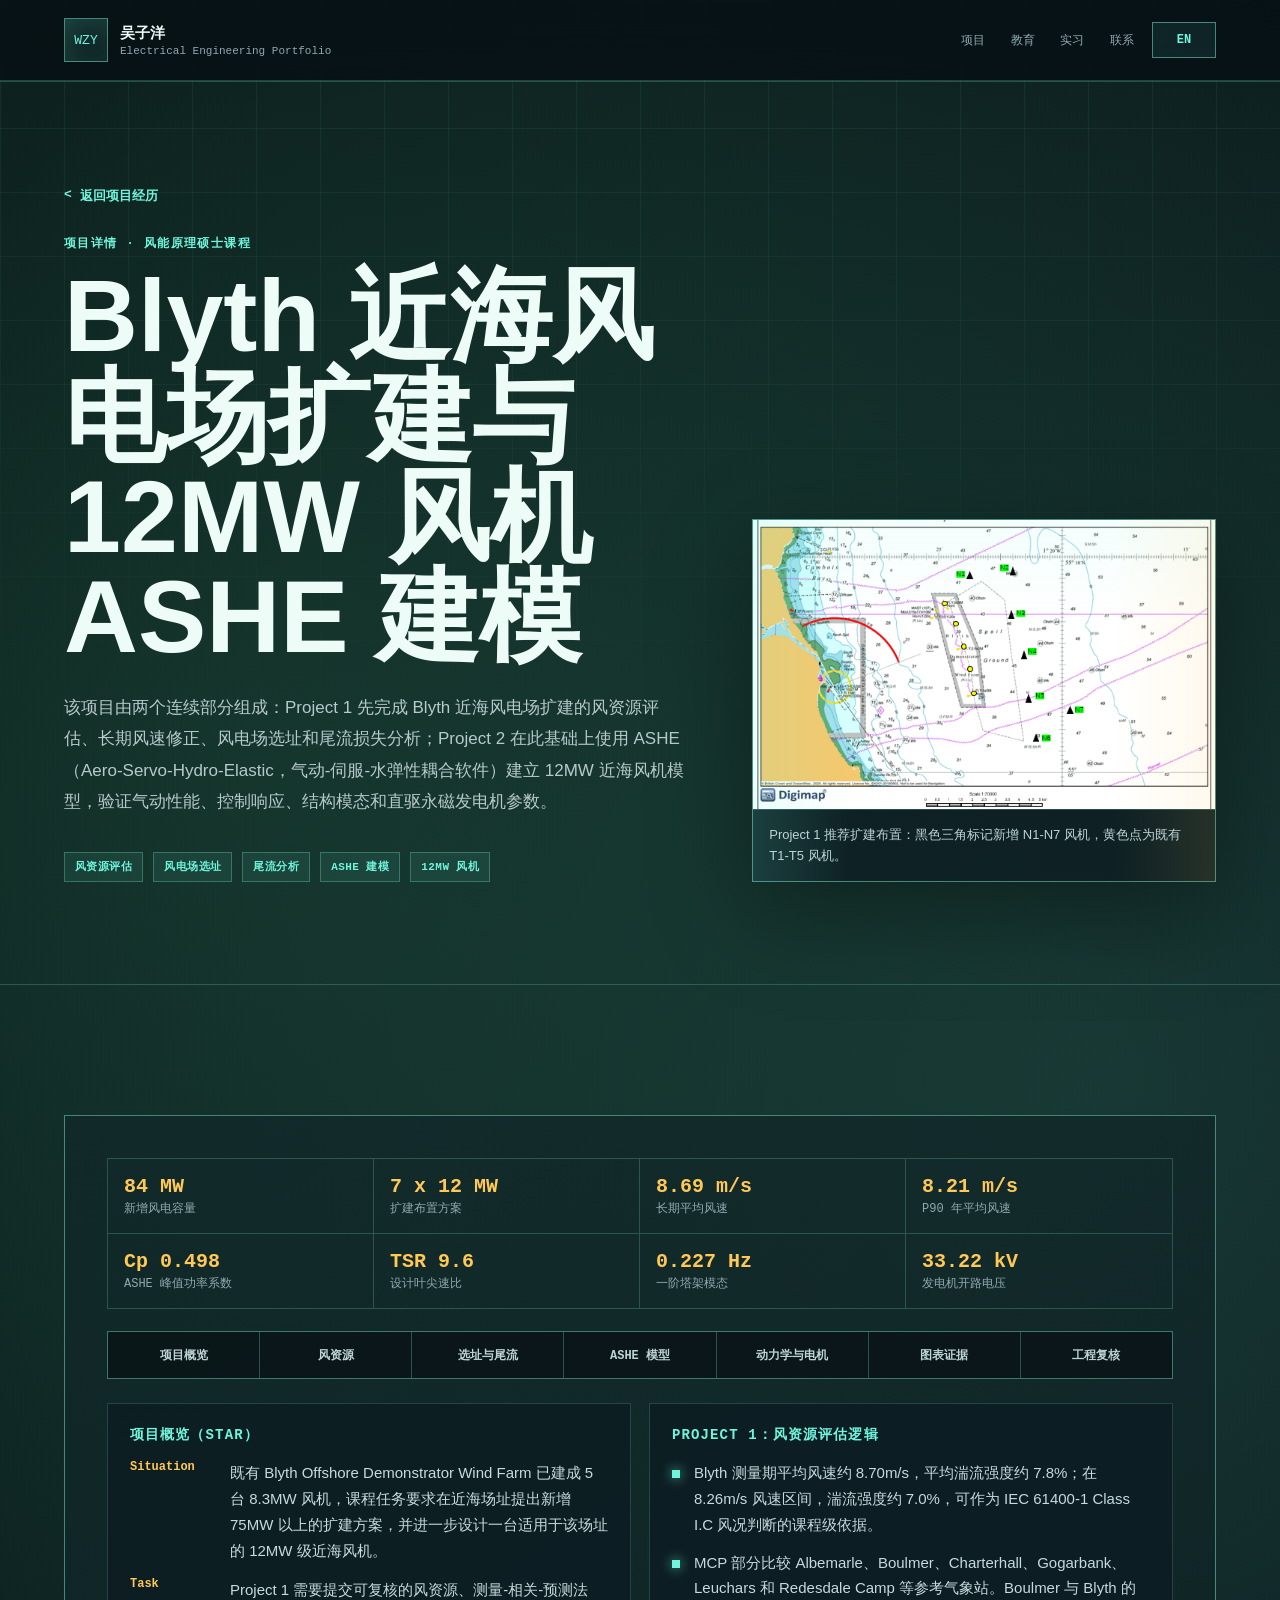
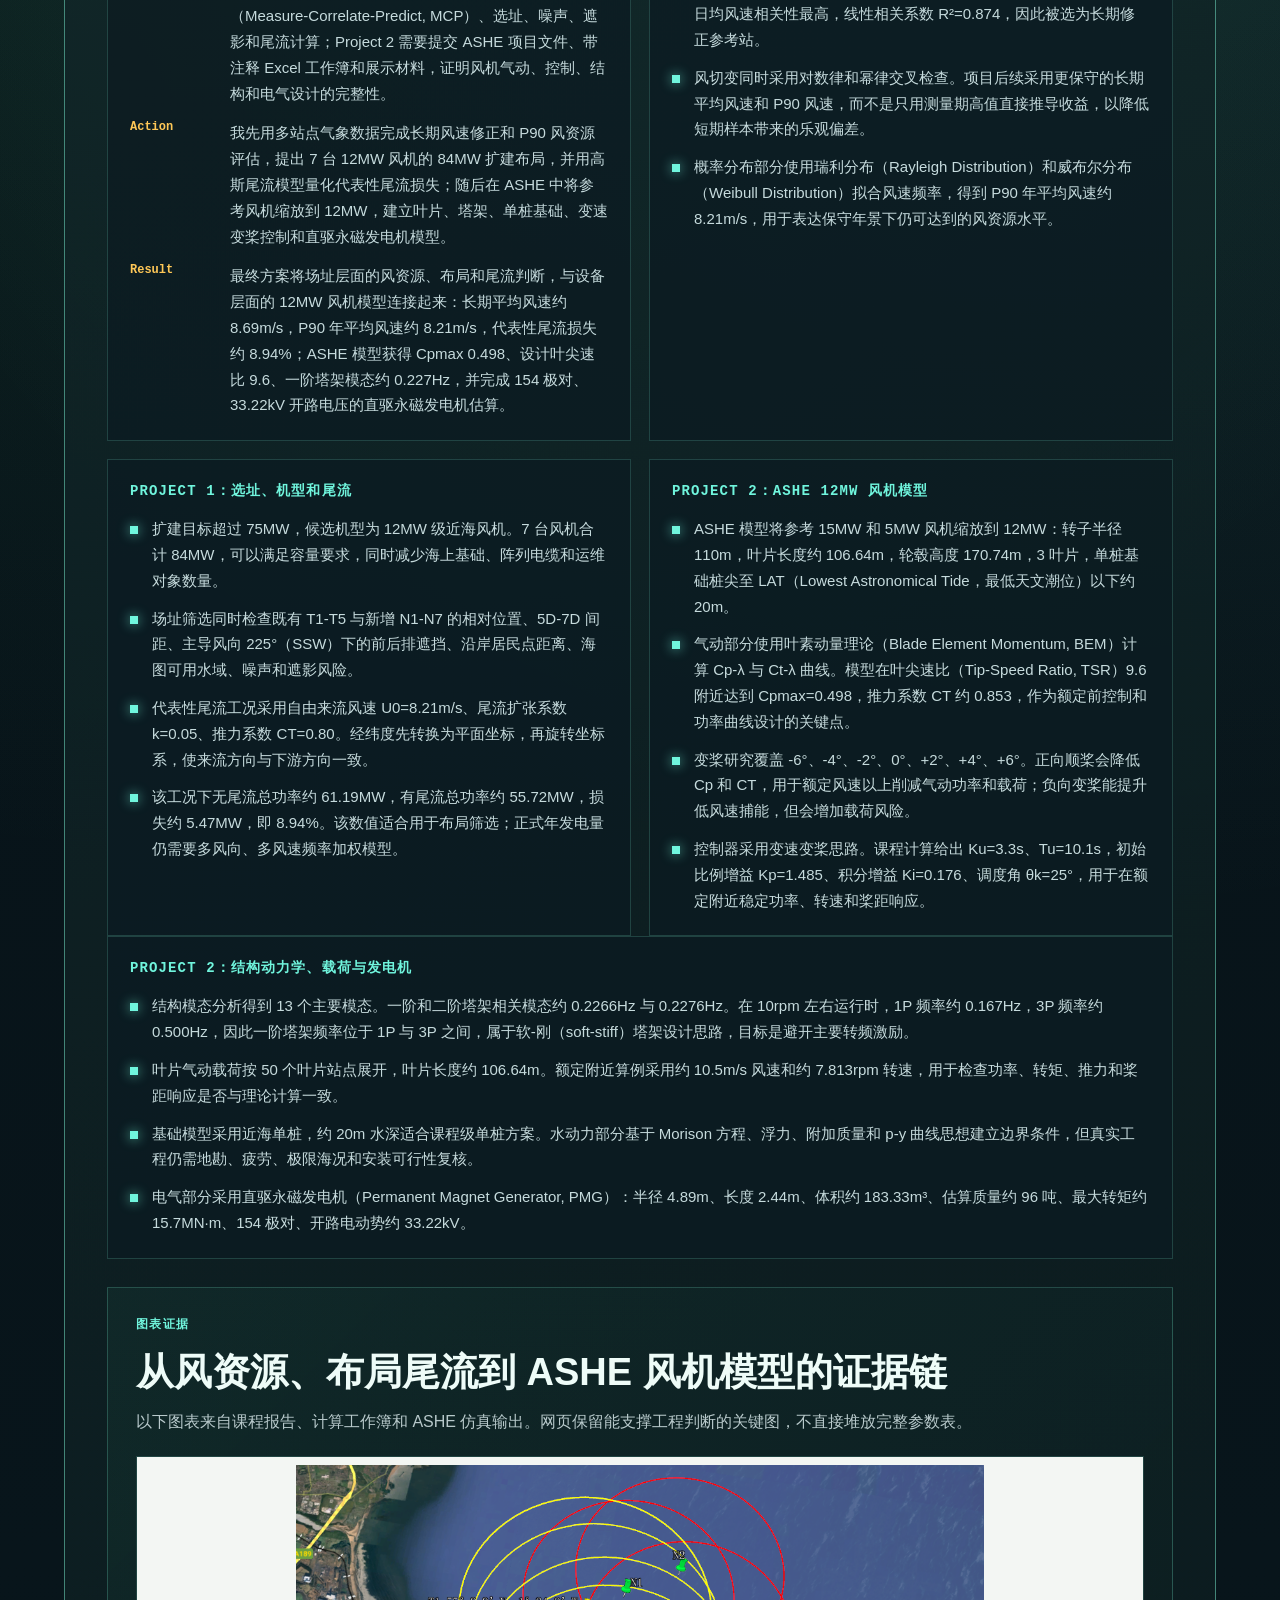
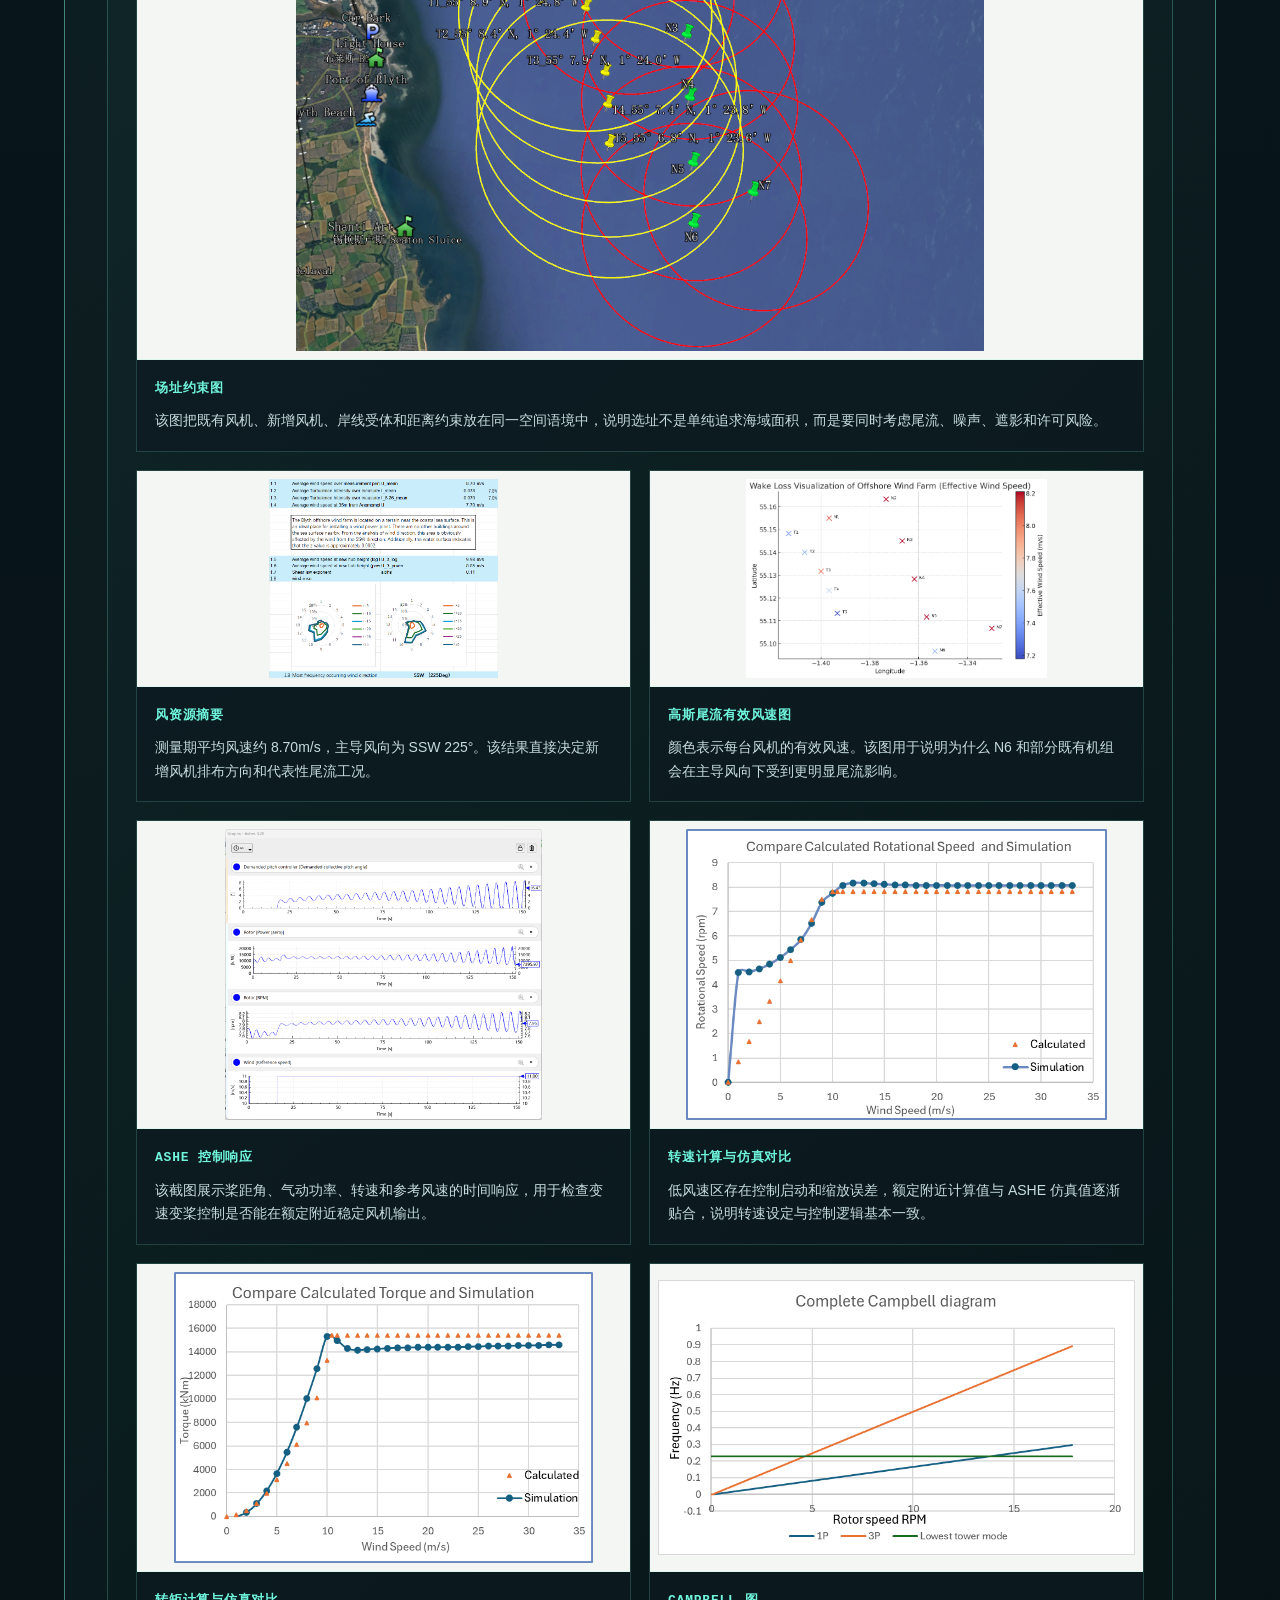
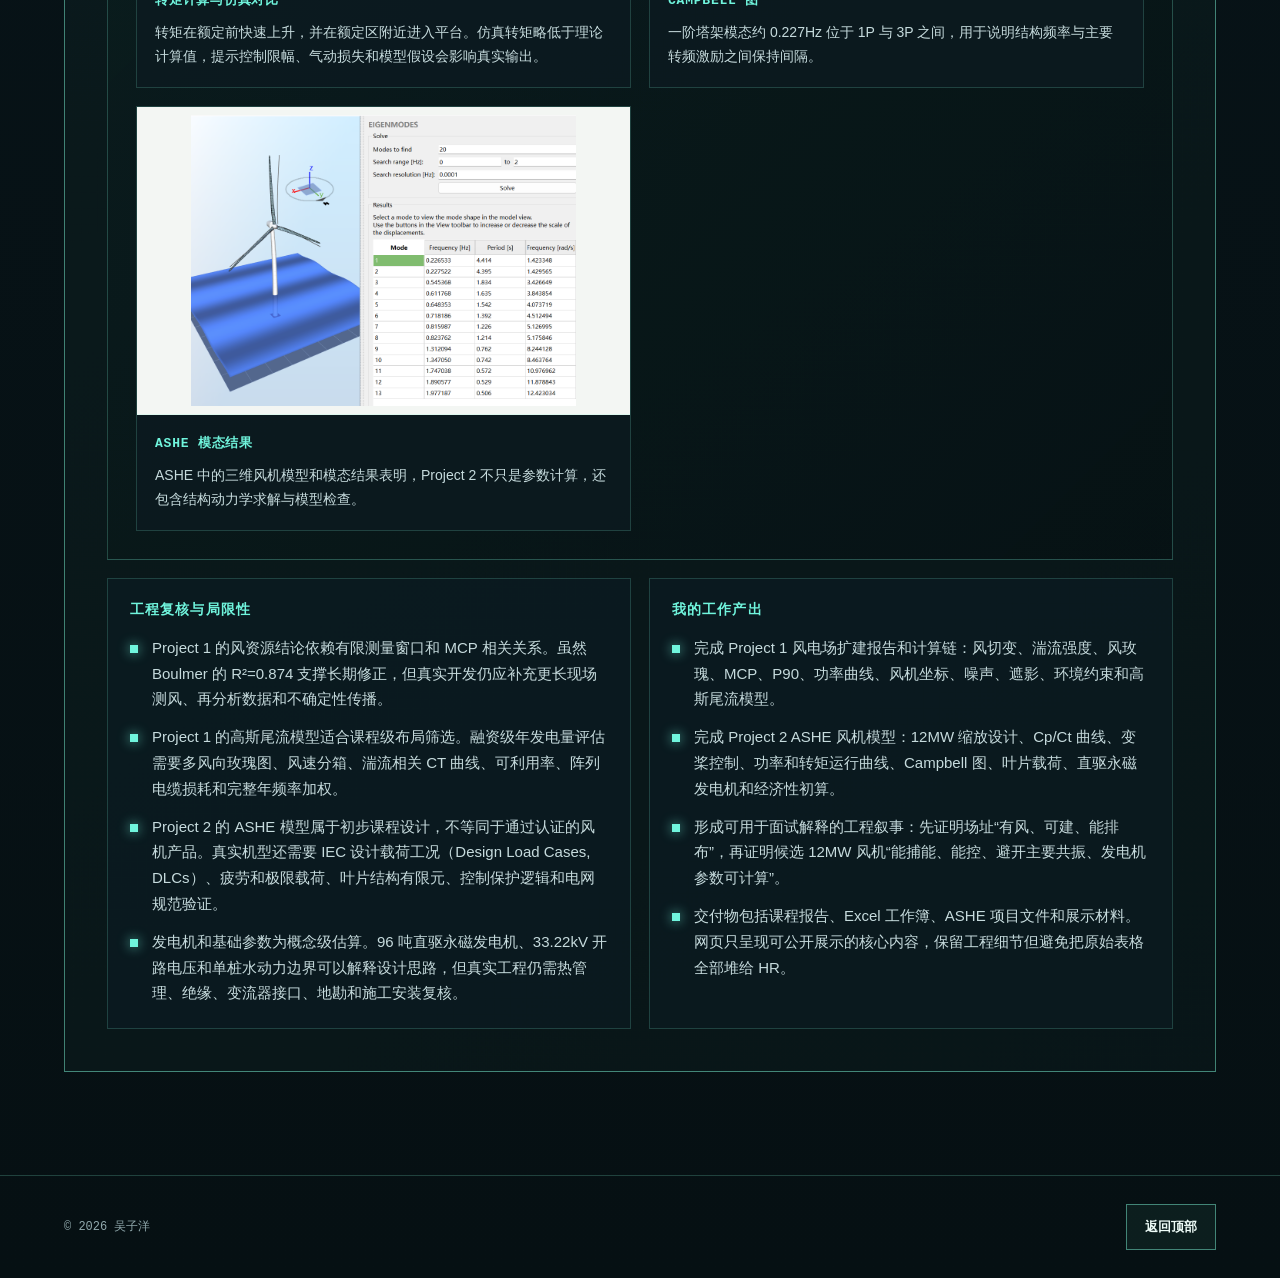
==== projects/blyth-offshore-wind-farm-extension.html @ d36989a4 "Expand wind project with ASHE turbine modelling" ====
<!doctype html>
<html lang="zh-CN">
  <head>
    <meta charset="UTF-8" />
    <meta name="viewport" content="width=device-width, initial-scale=1.0" />
    <meta
      name="description"
      content="Blyth Offshore Wind Farm extension and 12MW turbine modelling project by Ziyang Wu, covering wind resource assessment, MCP, site selection, Gaussian wake modelling and ASHE aero-servo-hydro-elastic turbine design."
    />
    <title>Blyth Offshore Wind Farm Extension and ASHE Turbine Modelling | 吴子洋</title>
    <link rel="stylesheet" href="../styles.css" />
  </head>
  <body data-lang="zh">
    <div class="page-grid" aria-hidden="true"></div>

    <header class="site-header">
      <a class="brand" href="../index.html#top" aria-label="返回首页">
        <span class="brand-mark">WZY</span>
        <span>
          <strong>吴子洋</strong>
          <small>Electrical Engineering Portfolio</small>
        </span>
      </a>

      <div class="header-actions">
        <nav class="nav" aria-label="项目页面导航">
          <a href="../index.html#projects">
            <span class="lang lang-zh">项目</span>
            <span class="lang lang-en">Projects</span>
          </a>
          <a href="../index.html#education">
            <span class="lang lang-zh">教育</span>
            <span class="lang lang-en">Education</span>
          </a>
          <a href="../index.html#experience">
            <span class="lang lang-zh">实习</span>
            <span class="lang lang-en">Experience</span>
          </a>
          <a href="../index.html#contact">
            <span class="lang lang-zh">联系</span>
            <span class="lang lang-en">Contact</span>
          </a>
        </nav>
        <button class="language-toggle" type="button" aria-label="Switch language">
          <span data-lang-label="zh">EN</span>
          <span data-lang-label="en">中文</span>
        </button>
      </div>
    </header>

    <main>
      <section class="section project-detail-hero project-brief-hero">
        <div class="brief-copy">
          <a class="back-link" href="../index.html#projects">
            <span class="lang lang-zh">返回项目经历</span>
            <span class="lang lang-en">Back to Projects</span>
          </a>
          <p class="section-kicker">
            <span class="lang lang-zh">项目详情 · 风能原理硕士课程</span>
            <span class="lang lang-en">Project Detail · Principles of Wind Energy MSc Course</span>
          </p>
          <h1>
            <span class="lang lang-zh">Blyth 近海风电场扩建与 12MW 风机 ASHE 建模</span>
            <span class="lang lang-en">Blyth Offshore Wind Farm Extension and 12MW ASHE Turbine Modelling</span>
          </h1>
          <p class="hero-lead">
            <span class="lang lang-zh">
              该项目由两个连续部分组成：Project 1 先完成 Blyth 近海风电场扩建的风资源评估、长期风速修正、风电场选址和尾流损失分析；Project 2 在此基础上使用 ASHE（Aero-Servo-Hydro-Elastic，气动-伺服-水弹性耦合软件）建立 12MW 近海风机模型，验证气动性能、控制响应、结构模态和直驱永磁发电机参数。
            </span>
            <span class="lang lang-en">
              This two-part project first assessed the wind resource, long-term wind speed, site constraints and wake loss for an extension of the Blyth Offshore Demonstrator Wind Farm. It then used ASHE, an Aero-Servo-Hydro-Elastic software package, to model a bespoke 12MW offshore turbine, covering aerodynamic performance, controller response, structural modes and direct-drive PMG parameters.
            </span>
          </p>
          <div class="tag-row">
            <span class="tag-chip"><span class="lang lang-zh">风资源评估</span><span class="lang lang-en">Wind Resource</span></span>
            <span class="tag-chip"><span class="lang lang-zh">风电场选址</span><span class="lang lang-en">Site Selection</span></span>
            <span class="tag-chip"><span class="lang lang-zh">尾流分析</span><span class="lang lang-en">Wake Modelling</span></span>
            <span class="tag-chip"><span class="lang lang-zh">ASHE 建模</span><span class="lang lang-en">ASHE Modelling</span></span>
            <span class="tag-chip"><span class="lang lang-zh">12MW 风机</span><span class="lang lang-en">12MW Turbine</span></span>
          </div>
        </div>

        <figure class="brief-hero-media">
          <img src="../assets/projects/wind-blyth-layout-map.png" alt="Blyth offshore wind farm extension layout map" />
          <figcaption>
            <span class="lang lang-zh">Project 1 推荐扩建布置：黑色三角标记新增 N1-N7 风机，黄色点为既有 T1-T5 风机。</span>
            <span class="lang lang-en">Project 1 recommended extension layout: black triangles mark new N1-N7 turbines and yellow points show existing T1-T5 turbines.</span>
          </figcaption>
        </figure>
      </section>

      <section class="section project-detail-section">
        <article class="case-study" id="wind-case">
          <div class="case-metrics case-metrics-compact">
            <div><strong>84 MW</strong><span><span class="lang lang-zh">新增风电容量</span><span class="lang lang-en">new wind capacity</span></span></div>
            <div><strong>7 x 12 MW</strong><span><span class="lang lang-zh">扩建布置方案</span><span class="lang lang-en">extension layout</span></span></div>
            <div><strong>8.69 m/s</strong><span><span class="lang lang-zh">长期平均风速</span><span class="lang lang-en">long-term mean wind</span></span></div>
            <div><strong>8.21 m/s</strong><span><span class="lang lang-zh">P90 年平均风速</span><span class="lang lang-en">P90 annual wind</span></span></div>
            <div><strong>Cp 0.498</strong><span><span class="lang lang-zh">ASHE 峰值功率系数</span><span class="lang lang-en">ASHE peak coefficient</span></span></div>
            <div><strong>TSR 9.6</strong><span><span class="lang lang-zh">设计叶尖速比</span><span class="lang lang-en">design tip-speed ratio</span></span></div>
            <div><strong>0.227 Hz</strong><span><span class="lang lang-zh">一阶塔架模态</span><span class="lang lang-en">first tower mode</span></span></div>
            <div><strong>33.22 kV</strong><span><span class="lang lang-zh">发电机开路电压</span><span class="lang lang-en">generator open-circuit EMF</span></span></div>
          </div>

          <nav class="case-map" aria-label="Project section navigation">
            <a href="#section-overview"><span class="lang lang-zh">项目概览</span><span class="lang lang-en">Overview</span></a>
            <a href="#section-resource"><span class="lang lang-zh">风资源</span><span class="lang lang-en">Wind Resource</span></a>
            <a href="#section-layout"><span class="lang lang-zh">选址与尾流</span><span class="lang lang-en">Layout & Wake</span></a>
            <a href="#section-ashe"><span class="lang lang-zh">ASHE 模型</span><span class="lang lang-en">ASHE Model</span></a>
            <a href="#section-dynamics"><span class="lang lang-zh">动力学与电机</span><span class="lang lang-en">Dynamics & Electrical</span></a>
            <a href="#section-evidence"><span class="lang lang-zh">图表证据</span><span class="lang lang-en">Evidence</span></a>
            <a href="#section-review"><span class="lang lang-zh">工程复核</span><span class="lang lang-en">Review</span></a>
          </nav>

          <div class="case-grid" id="section-overview">
            <section class="case-panel section-anchor">
              <h4><span class="lang lang-zh">项目概览（STAR）</span><span class="lang lang-en">Project Overview (STAR)</span></h4>
              <dl class="star-list">
                <div>
                  <dt>Situation</dt>
                  <dd>
                    <span class="lang lang-zh">既有 Blyth Offshore Demonstrator Wind Farm 已建成 5 台 8.3MW 风机，课程任务要求在近海场址提出新增 75MW 以上的扩建方案，并进一步设计一台适用于该场址的 12MW 级近海风机。</span>
                    <span class="lang lang-en">The existing Blyth Offshore Demonstrator Wind Farm has five 8.3MW turbines. The coursework required a >75MW offshore extension and a 12MW-class turbine design suitable for the site.</span>
                  </dd>
                </div>
                <div>
                  <dt>Task</dt>
                  <dd>
                    <span class="lang lang-zh">Project 1 需要提交可复核的风资源、测量-相关-预测法（Measure-Correlate-Predict, MCP）、选址、噪声、遮影和尾流计算；Project 2 需要提交 ASHE 项目文件、带注释 Excel 工作簿和展示材料，证明风机气动、控制、结构和电气设计的完整性。</span>
                    <span class="lang lang-en">Project 1 required auditable wind-resource, MCP, siting, noise, shadow and wake calculations. Project 2 required an ASHE model, annotated workbook and presentation proving the turbine's aerodynamic, control, structural and electrical design logic.</span>
                  </dd>
                </div>
                <div>
                  <dt>Action</dt>
                  <dd>
                    <span class="lang lang-zh">我先用多站点气象数据完成长期风速修正和 P90 风资源评估，提出 7 台 12MW 风机的 84MW 扩建布局，并用高斯尾流模型量化代表性尾流损失；随后在 ASHE 中将参考风机缩放到 12MW，建立叶片、塔架、单桩基础、变速变桨控制和直驱永磁发电机模型。</span>
                    <span class="lang lang-en">I first used multi-station meteorological data to estimate long-term and P90 wind speed, proposed a seven-turbine 84MW extension, and quantified representative wake loss with a Gaussian wake model. I then scaled a reference turbine to 12MW in ASHE and modelled the blade, tower, monopile foundation, variable-speed pitch controller and direct-drive PMG.</span>
                  </dd>
                </div>
                <div>
                  <dt>Result</dt>
                  <dd>
                    <span class="lang lang-zh">最终方案将场址层面的风资源、布局和尾流判断，与设备层面的 12MW 风机模型连接起来：长期平均风速约 8.69m/s，P90 年平均风速约 8.21m/s，代表性尾流损失约 8.94%；ASHE 模型获得 Cpmax 0.498、设计叶尖速比 9.6、一阶塔架模态约 0.227Hz，并完成 154 极对、33.22kV 开路电压的直驱永磁发电机估算。</span>
                    <span class="lang lang-en">The final work connected site-level wind resource, layout and wake judgement with equipment-level 12MW turbine modelling: long-term mean wind speed about 8.69m/s, P90 annual wind speed about 8.21m/s, representative wake loss about 8.94%, ASHE Cpmax 0.498, design TSR 9.6, first tower mode about 0.227Hz, and a direct-drive PMG estimate with 154 pole pairs and 33.22kV open-circuit EMF.</span>
                  </dd>
                </div>
              </dl>
            </section>

            <section class="case-panel section-anchor" id="section-resource">
              <h4><span class="lang lang-zh">Project 1：风资源评估逻辑</span><span class="lang lang-en">Project 1: Wind Resource Logic</span></h4>
              <ul class="detail-list">
                <li><span class="lang lang-zh">Blyth 测量期平均风速约 8.70m/s，平均湍流强度约 7.8%；在 8.26m/s 风速区间，湍流强度约 7.0%，可作为 IEC 61400-1 Class I.C 风况判断的课程级依据。</span><span class="lang lang-en">The Blyth measurement-period mean wind speed was about 8.70m/s and average turbulence intensity about 7.8%; around the 8.26m/s bin, turbulence intensity was about 7.0%, supporting a coursework-level IEC 61400-1 Class I.C judgement.</span></li>
                <li><span class="lang lang-zh">MCP 部分比较 Albemarle、Boulmer、Charterhall、Gogarbank、Leuchars 和 Redesdale Camp 等参考气象站。Boulmer 与 Blyth 的日均风速相关性最高，线性相关系数 R²=0.874，因此被选为长期修正参考站。</span><span class="lang lang-en">The MCP step compared Albemarle, Boulmer, Charterhall, Gogarbank, Leuchars and Redesdale Camp. Boulmer had the strongest daily-average wind-speed correlation with Blyth, with R²=0.874, so it was selected as the long-term reference station.</span></li>
                <li><span class="lang lang-zh">风切变同时采用对数律和幂律交叉检查。项目后续采用更保守的长期平均风速和 P90 风速，而不是只用测量期高值直接推导收益，以降低短期样本带来的乐观偏差。</span><span class="lang lang-en">Wind shear was checked with both logarithmic-law and power-law methods. Later calculations used conservative long-term and P90 wind speeds instead of directly monetising short-term high measurements, reducing optimistic bias from limited samples.</span></li>
                <li><span class="lang lang-zh">概率分布部分使用瑞利分布（Rayleigh Distribution）和威布尔分布（Weibull Distribution）拟合风速频率，得到 P90 年平均风速约 8.21m/s，用于表达保守年景下仍可达到的风资源水平。</span><span class="lang lang-en">The probability-distribution step fitted Rayleigh and Weibull distributions to wind-speed frequency, giving a P90 annual wind speed of about 8.21m/s to express a conservative-year resource level.</span></li>
              </ul>
            </section>
          </div>

          <div class="case-grid" id="section-layout">
            <section class="case-panel section-anchor">
              <h4><span class="lang lang-zh">Project 1：选址、机型和尾流</span><span class="lang lang-en">Project 1: Siting, Turbine and Wake</span></h4>
              <ul class="detail-list">
                <li><span class="lang lang-zh">扩建目标超过 75MW，候选机型为 12MW 级近海风机。7 台风机合计 84MW，可以满足容量要求，同时减少海上基础、阵列电缆和运维对象数量。</span><span class="lang lang-en">The extension target was above 75MW and the candidate turbine was a 12MW-class offshore unit. Seven turbines give 84MW, meeting the capacity target while limiting the number of foundations, array-cable connections and offshore maintenance assets.</span></li>
                <li><span class="lang lang-zh">场址筛选同时检查既有 T1-T5 与新增 N1-N7 的相对位置、5D-7D 间距、主导风向 225°（SSW）下的前后排遮挡、沿岸居民点距离、海图可用水域、噪声和遮影风险。</span><span class="lang lang-en">Site screening checked the relative positions of existing T1-T5 and proposed N1-N7 turbines, 5D-7D spacing, upstream-downstream overlap under the 225 degree SSW prevailing wind direction, coastal receptors, available chart area, noise and shadow-flicker risk.</span></li>
                <li><span class="lang lang-zh">代表性尾流工况采用自由来流风速 U0=8.21m/s、尾流扩张系数 k=0.05、推力系数 CT=0.80。经纬度先转换为平面坐标，再旋转坐标系，使来流方向与下游方向一致。</span><span class="lang lang-en">The representative wake case used free-stream speed U0=8.21m/s, wake expansion coefficient k=0.05 and thrust coefficient CT=0.80. Latitude and longitude were converted to planar coordinates, then rotated so the inflow direction aligned with the downstream axis.</span></li>
                <li><span class="lang lang-zh">该工况下无尾流总功率约 61.19MW，有尾流总功率约 55.72MW，损失约 5.47MW，即 8.94%。该数值适合用于布局筛选；正式年发电量仍需要多风向、多风速频率加权模型。</span><span class="lang lang-en">Under this case, no-wake total power was about 61.19MW and wake-adjusted total power about 55.72MW, giving a 5.47MW or 8.94% loss. This is useful for layout screening; bankable annual energy would still need multi-direction, multi-speed frequency weighting.</span></li>
              </ul>
            </section>

            <section class="case-panel section-anchor" id="section-ashe">
              <h4><span class="lang lang-zh">Project 2：ASHE 12MW 风机模型</span><span class="lang lang-en">Project 2: ASHE 12MW Turbine Model</span></h4>
              <ul class="detail-list">
                <li><span class="lang lang-zh">ASHE 模型将参考 15MW 和 5MW 风机缩放到 12MW：转子半径 110m，叶片长度约 106.64m，轮毂高度 170.74m，3 叶片，单桩基础桩尖至 LAT（Lowest Astronomical Tide，最低天文潮位）以下约 20m。</span><span class="lang lang-en">The ASHE model scaled reference 15MW and 5MW turbines to 12MW: rotor radius 110m, blade length about 106.64m, hub height 170.74m, three blades, and a monopile foundation with pile tip about 20m below LAT.</span></li>
                <li><span class="lang lang-zh">气动部分使用叶素动量理论（Blade Element Momentum, BEM）计算 Cp-λ 与 Ct-λ 曲线。模型在叶尖速比（Tip-Speed Ratio, TSR）9.6 附近达到 Cpmax=0.498，推力系数 CT 约 0.853，作为额定前控制和功率曲线设计的关键点。</span><span class="lang lang-en">The aerodynamic section used Blade Element Momentum theory to calculate Cp-lambda and Ct-lambda curves. The model reached Cpmax=0.498 around TSR 9.6, with CT about 0.853, forming the key design point for below-rated control and power-curve definition.</span></li>
                <li><span class="lang lang-zh">变桨研究覆盖 -6°、-4°、-2°、0°、+2°、+4°、+6°。正向顺桨会降低 Cp 和 CT，用于额定风速以上削减气动功率和载荷；负向变桨能提升低风速捕能，但会增加载荷风险。</span><span class="lang lang-en">The pitch study covered -6, -4, -2, 0, +2, +4 and +6 degrees. Positive feathering reduces Cp and CT for above-rated power and load shedding; negative pitch can improve low-speed capture but increases load risk.</span></li>
                <li><span class="lang lang-zh">控制器采用变速变桨思路。课程计算给出 Ku=3.3s、Tu=10.1s，初始比例增益 Kp=1.485、积分增益 Ki=0.176、调度角 θk=25°，用于在额定附近稳定功率、转速和桨距响应。</span><span class="lang lang-en">The controller followed a variable-speed pitch-control logic. Coursework tuning gave Ku=3.3s, Tu=10.1s, initial proportional gain Kp=1.485, integral gain Ki=0.176 and scheduling angle theta_k=25 degrees to regulate power, speed and pitch around rated operation.</span></li>
              </ul>
            </section>
          </div>

          <section class="case-panel section-anchor" id="section-dynamics">
            <h4><span class="lang lang-zh">Project 2：结构动力学、载荷与发电机</span><span class="lang lang-en">Project 2: Structural Dynamics, Loads and Generator</span></h4>
            <ul class="detail-list">
              <li><span class="lang lang-zh">结构模态分析得到 13 个主要模态。一阶和二阶塔架相关模态约 0.2266Hz 与 0.2276Hz。在 10rpm 左右运行时，1P 频率约 0.167Hz，3P 频率约 0.500Hz，因此一阶塔架频率位于 1P 与 3P 之间，属于软-刚（soft-stiff）塔架设计思路，目标是避开主要转频激励。</span><span class="lang lang-en">Structural eigenmode analysis identified 13 main modes. The first two tower-related modes were about 0.2266Hz and 0.2276Hz. At around 10rpm operation, 1P is about 0.167Hz and 3P about 0.500Hz, so the first tower frequency sits between 1P and 3P, following a soft-stiff tower concept to avoid major rotational excitation.</span></li>
              <li><span class="lang lang-zh">叶片气动载荷按 50 个叶片站点展开，叶片长度约 106.64m。额定附近算例采用约 10.5m/s 风速和约 7.813rpm 转速，用于检查功率、转矩、推力和桨距响应是否与理论计算一致。</span><span class="lang lang-en">Blade aerodynamic loads were resolved across 50 blade stations along the 106.64m blade. The rated-region case used about 10.5m/s wind speed and 7.813rpm rotor speed to check power, torque, thrust and pitch response against theoretical calculations.</span></li>
              <li><span class="lang lang-zh">基础模型采用近海单桩，约 20m 水深适合课程级单桩方案。水动力部分基于 Morison 方程、浮力、附加质量和 p-y 曲线思想建立边界条件，但真实工程仍需地勘、疲劳、极限海况和安装可行性复核。</span><span class="lang lang-en">The foundation model used an offshore monopile, appropriate for a coursework-level case at about 20m water depth. Hydrodynamic boundaries were based on Morison-equation, buoyancy, added-mass and p-y curve logic, while real engineering would need geotechnical, fatigue, extreme-sea-state and installation checks.</span></li>
              <li><span class="lang lang-zh">电气部分采用直驱永磁发电机（Permanent Magnet Generator, PMG）：半径 4.89m、长度 2.44m、体积约 183.33m³、估算质量约 96 吨、最大转矩约 15.7MN·m、154 极对、开路电动势约 33.22kV。</span><span class="lang lang-en">The electrical section used a direct-drive Permanent Magnet Generator: radius 4.89m, length 2.44m, volume about 183.33m3, estimated mass about 96 tonnes, maximum torque about 15.7MN m, 154 pole pairs and open-circuit EMF about 33.22kV.</span></li>
            </ul>
          </section>

          <section class="case-visuals section-anchor" aria-labelledby="section-evidence-title" id="section-evidence">
            <div class="case-visuals-heading">
              <p class="section-kicker"><span class="lang lang-zh">图表证据</span><span class="lang lang-en">Visual Evidence</span></p>
              <h3 id="section-evidence-title">
                <span class="lang lang-zh">从风资源、布局尾流到 ASHE 风机模型的证据链</span>
                <span class="lang lang-en">Evidence Chain from Wind Resource and Layout to ASHE Turbine Model</span>
              </h3>
              <p>
                <span class="lang lang-zh">以下图表来自课程报告、计算工作簿和 ASHE 仿真输出。网页保留能支撑工程判断的关键图，不直接堆放完整参数表。</span>
                <span class="lang lang-en">The following visuals come from the coursework report, calculation workbook and ASHE simulation outputs. The page keeps evidence that supports engineering judgement instead of dumping full parameter tables.</span>
              </p>
            </div>

            <div class="project-visual-grid">
              <figure class="project-visual-card project-visual-card-wide">
                <img src="../assets/projects/wind-blyth-satellite-constraints.png" alt="Satellite constraint map for Blyth offshore wind farm extension" />
                <figcaption>
                  <strong><span class="lang lang-zh">场址约束图</span><span class="lang lang-en">Site Constraint Map</span></strong>
                  <span class="lang lang-zh">该图把既有风机、新增风机、岸线受体和距离约束放在同一空间语境中，说明选址不是单纯追求海域面积，而是要同时考虑尾流、噪声、遮影和许可风险。</span>
                  <span class="lang lang-en">This map places existing turbines, proposed turbines, coastal receptors and distance checks in one spatial context, showing that siting must consider wake, noise, shadow and permitting risk, not only available sea area.</span>
                </figcaption>
              </figure>

              <figure class="project-visual-card project-visual-card-compact">
                <img src="../assets/projects/wind-resource-summary.png" alt="Wind resource summary with wind rose and SSW prevailing direction" />
                <figcaption>
                  <strong><span class="lang lang-zh">风资源摘要</span><span class="lang lang-en">Wind Resource Summary</span></strong>
                  <span class="lang lang-zh">测量期平均风速约 8.70m/s，主导风向为 SSW 225°。该结果直接决定新增风机排布方向和代表性尾流工况。</span>
                  <span class="lang lang-en">Measurement-period mean wind speed was about 8.70m/s and the prevailing direction was SSW 225 degrees, directly shaping layout orientation and the representative wake case.</span>
                </figcaption>
              </figure>

              <figure class="project-visual-card project-visual-card-compact">
                <img src="../assets/projects/wind-wake-visualization.png" alt="Gaussian wake model visualization of effective wind speed" />
                <figcaption>
                  <strong><span class="lang lang-zh">高斯尾流有效风速图</span><span class="lang lang-en">Gaussian Wake Effective-Speed Plot</span></strong>
                  <span class="lang lang-zh">颜色表示每台风机的有效风速。该图用于说明为什么 N6 和部分既有机组会在主导风向下受到更明显尾流影响。</span>
                  <span class="lang lang-en">Colour indicates effective wind speed at each turbine and explains why N6 and several existing turbines receive stronger wake impact under the prevailing direction.</span>
                </figcaption>
              </figure>

              <figure class="project-visual-card">
                <img src="../assets/projects/wind-ashe-controller-response.png" alt="ASHE controller response for pitch, power, rotor speed and wind speed" />
                <figcaption>
                  <strong><span class="lang lang-zh">ASHE 控制响应</span><span class="lang lang-en">ASHE Controller Response</span></strong>
                  <span class="lang lang-zh">该截图展示桨距角、气动功率、转速和参考风速的时间响应，用于检查变速变桨控制是否能在额定附近稳定风机输出。</span>
                  <span class="lang lang-en">This screenshot shows pitch angle, aerodynamic power, rotor speed and reference wind-speed time response, supporting the check of variable-speed pitch control near rated operation.</span>
                </figcaption>
              </figure>

              <figure class="project-visual-card">
                <img src="../assets/projects/wind-ashe-rotor-speed.png" alt="Calculated and simulated rotor speed comparison" />
                <figcaption>
                  <strong><span class="lang lang-zh">转速计算与仿真对比</span><span class="lang lang-en">Rotor-Speed Validation</span></strong>
                  <span class="lang lang-zh">低风速区存在控制启动和缩放误差，额定附近计算值与 ASHE 仿真值逐渐贴合，说明转速设定与控制逻辑基本一致。</span>
                  <span class="lang lang-en">Low-speed operation shows start-up and scaling deviation, while rated-region calculated and ASHE-simulated speed converge, supporting the rotor-speed and control assumptions.</span>
                </figcaption>
              </figure>

              <figure class="project-visual-card">
                <img src="../assets/projects/wind-ashe-torque.png" alt="Calculated and simulated torque comparison" />
                <figcaption>
                  <strong><span class="lang lang-zh">转矩计算与仿真对比</span><span class="lang lang-en">Torque Validation</span></strong>
                  <span class="lang lang-zh">转矩在额定前快速上升，并在额定区附近进入平台。仿真转矩略低于理论计算值，提示控制限幅、气动损失和模型假设会影响真实输出。</span>
                  <span class="lang lang-en">Torque rises rapidly below rated and then approaches a plateau. Simulated torque is slightly below the theoretical estimate, indicating the effect of control limits, aerodynamic loss and modelling assumptions.</span>
                </figcaption>
              </figure>

              <figure class="project-visual-card">
                <img src="../assets/projects/wind-ashe-campbell.png" alt="Campbell diagram for ASHE turbine model" />
                <figcaption>
                  <strong><span class="lang lang-zh">Campbell 图</span><span class="lang lang-en">Campbell Diagram</span></strong>
                  <span class="lang lang-zh">一阶塔架模态约 0.227Hz 位于 1P 与 3P 之间，用于说明结构频率与主要转频激励之间保持间隔。</span>
                  <span class="lang lang-en">The first tower mode around 0.227Hz sits between 1P and 3P, showing separation between structural frequency and major rotational excitation.</span>
                </figcaption>
              </figure>

              <figure class="project-visual-card">
                <img src="../assets/projects/wind-ashe-eigenmodes.png" alt="ASHE turbine model and eigenmode results" />
                <figcaption>
                  <strong><span class="lang lang-zh">ASHE 模态结果</span><span class="lang lang-en">ASHE Eigenmode Results</span></strong>
                  <span class="lang lang-zh">ASHE 中的三维风机模型和模态结果表明，Project 2 不只是参数计算，还包含结构动力学求解与模型检查。</span>
                  <span class="lang lang-en">The ASHE 3D model and eigenmode result table show that Project 2 includes structural dynamics solving and model checking, not only parameter calculation.</span>
                </figcaption>
              </figure>
            </div>
          </section>

          <div class="case-grid" id="section-review">
            <section class="case-panel section-anchor">
              <h4><span class="lang lang-zh">工程复核与局限性</span><span class="lang lang-en">Engineering Review and Limitations</span></h4>
              <ul class="detail-list">
                <li><span class="lang lang-zh">Project 1 的风资源结论依赖有限测量窗口和 MCP 相关关系。虽然 Boulmer 的 R²=0.874 支撑长期修正，但真实开发仍应补充更长现场测风、再分析数据和不确定性传播。</span><span class="lang lang-en">Project 1 wind-resource conclusions rely on a limited measurement window and MCP correlation. Although Boulmer's R²=0.874 supports long-term correction, real development should add longer on-site measurement, reanalysis data and uncertainty propagation.</span></li>
                <li><span class="lang lang-zh">Project 1 的高斯尾流模型适合课程级布局筛选。融资级年发电量评估需要多风向玫瑰图、风速分箱、湍流相关 CT 曲线、可利用率、阵列电缆损耗和完整年频率加权。</span><span class="lang lang-en">The Project 1 Gaussian wake model is suitable for coursework-level layout screening. Bankable AEP assessment requires wind-rose weighting, speed bins, turbulence-dependent CT curves, availability, array-cable loss and full-year frequency weighting.</span></li>
                <li><span class="lang lang-zh">Project 2 的 ASHE 模型属于初步课程设计，不等同于通过认证的风机产品。真实机型还需要 IEC 设计载荷工况（Design Load Cases, DLCs）、疲劳和极限载荷、叶片结构有限元、控制保护逻辑和电网规范验证。</span><span class="lang lang-en">The Project 2 ASHE model is a preliminary coursework design, not a certified turbine product. A real turbine would require IEC Design Load Cases, fatigue and ultimate loads, blade structural FEA, protection logic and grid-code verification.</span></li>
                <li><span class="lang lang-zh">发电机和基础参数为概念级估算。96 吨直驱永磁发电机、33.22kV 开路电压和单桩水动力边界可以解释设计思路，但真实工程仍需热管理、绝缘、变流器接口、地勘和施工安装复核。</span><span class="lang lang-en">Generator and foundation parameters are conceptual estimates. The 96-tonne direct-drive PMG, 33.22kV open-circuit EMF and monopile hydrodynamic boundary explain design logic, but real engineering still needs thermal management, insulation, converter interface, geotechnical and installation review.</span></li>
              </ul>
            </section>

            <section class="case-panel section-anchor">
              <h4><span class="lang lang-zh">我的工作产出</span><span class="lang lang-en">My Deliverables</span></h4>
              <ul class="detail-list">
                <li><span class="lang lang-zh">完成 Project 1 风电场扩建报告和计算链：风切变、湍流强度、风玫瑰、MCP、P90、功率曲线、风机坐标、噪声、遮影、环境约束和高斯尾流模型。</span><span class="lang lang-en">Completed the Project 1 extension report and calculation chain: wind shear, turbulence intensity, wind rose, MCP, P90, power curve, turbine coordinates, noise, shadow, environmental constraints and Gaussian wake model.</span></li>
                <li><span class="lang lang-zh">完成 Project 2 ASHE 风机模型：12MW 缩放设计、Cp/Ct 曲线、变桨控制、功率和转矩运行曲线、Campbell 图、叶片载荷、直驱永磁发电机和经济性初算。</span><span class="lang lang-en">Completed the Project 2 ASHE turbine model: 12MW scaling, Cp/Ct curves, pitch control, power and torque operation curves, Campbell diagram, blade loads, direct-drive PMG and preliminary economics.</span></li>
                <li><span class="lang lang-zh">形成可用于面试解释的工程叙事：先证明场址“有风、可建、能排布”，再证明候选 12MW 风机“能捕能、能控、避开主要共振、发电机参数可计算”。</span><span class="lang lang-en">Built an interview-ready engineering narrative: first prove the site has resource, feasible siting and workable layout; then prove the candidate 12MW turbine can capture energy, be controlled, avoid major resonance and support calculable generator parameters.</span></li>
                <li><span class="lang lang-zh">交付物包括课程报告、Excel 工作簿、ASHE 项目文件和展示材料。网页只呈现可公开展示的核心内容，保留工程细节但避免把原始表格全部堆给 HR。</span><span class="lang lang-en">Deliverables included the coursework report, Excel workbook, ASHE project file and presentation materials. This page presents public-facing core content while retaining engineering detail without dumping all raw tables for HR readers.</span></li>
              </ul>
            </section>
          </div>
        </article>
      </section>
    </main>

    <footer class="footer">
      <span>© 2026 吴子洋</span>
      <button class="to-top" type="button" aria-label="返回顶部"><span class="lang lang-zh">返回顶部</span><span class="lang lang-en">Back to top</span></button>
    </footer>

    <script src="../script.js"></script>
  </body>
</html>
---- styles.css ----
:root {
  --bg: #071015;
  --bg-soft: #0c1b22;
  --panel: rgba(12, 27, 34, 0.82);
  --panel-solid: #0f242c;
  --line: rgba(126, 247, 215, 0.22);
  --line-strong: rgba(126, 247, 215, 0.48);
  --text: #eefcf8;
  --muted: #91a9ad;
  --cyan: #70f5dd;
  --green: #49d17c;
  --amber: #ffc857;
  --red: #ff6b6b;
  --shadow: 0 30px 90px rgba(0, 0, 0, 0.35);
  --mono: "Cascadia Code", "Consolas", "SFMono-Regular", monospace;
  --sans: "Microsoft YaHei", "PingFang SC", "Segoe UI", sans-serif;
}

* {
  box-sizing: border-box;
}

html {
  scroll-behavior: smooth;
}

body {
  margin: 0;
  min-width: 320px;
  color: var(--text);
  background:
    radial-gradient(circle at 18% 12%, rgba(73, 209, 124, 0.15), transparent 32%),
    radial-gradient(circle at 86% 18%, rgba(112, 245, 221, 0.12), transparent 28%),
    linear-gradient(180deg, #071015 0%, #08151b 52%, #061013 100%);
  font-family: var(--sans);
}

body::selection {
  color: #041013;
  background: var(--cyan);
}

a {
  color: inherit;
  text-decoration: none;
}

.page-grid {
  position: fixed;
  inset: 0;
  z-index: -1;
  pointer-events: none;
  background-image:
    linear-gradient(rgba(126, 247, 215, 0.08) 1px, transparent 1px),
    linear-gradient(90deg, rgba(126, 247, 215, 0.08) 1px, transparent 1px);
  background-size: 64px 64px;
  mask-image: linear-gradient(to bottom, black, transparent 86%);
}

.site-header {
  position: sticky;
  top: 0;
  z-index: 20;
  display: flex;
  align-items: center;
  justify-content: space-between;
  gap: 28px;
  padding: 18px clamp(18px, 5vw, 72px);
  border-bottom: 1px solid var(--line);
  background: rgba(7, 16, 21, 0.84);
  backdrop-filter: blur(18px);
}

.brand {
  display: inline-flex;
  align-items: center;
  gap: 12px;
}

.brand-mark {
  display: grid;
  width: 44px;
  height: 44px;
  place-items: center;
  border: 1px solid var(--line-strong);
  color: var(--cyan);
  background: linear-gradient(145deg, rgba(112, 245, 221, 0.14), rgba(73, 209, 124, 0.04));
  font-family: var(--mono);
  font-size: 13px;
  box-shadow: inset 0 0 28px rgba(112, 245, 221, 0.12);
}

.brand strong,
.brand small {
  display: block;
}

.brand strong {
  font-size: 15px;
  letter-spacing: 0;
}

.brand small {
  margin-top: 2px;
  color: var(--muted);
  font-family: var(--mono);
  font-size: 11px;
}

.nav {
  display: flex;
  flex-wrap: wrap;
  justify-content: flex-end;
  gap: clamp(12px, 2vw, 26px);
  color: var(--muted);
  font-family: var(--mono);
  font-size: 12px;
}

.nav a {
  padding: 8px 0;
}

.nav a:hover {
  color: var(--cyan);
}

.header-actions {
  display: flex;
  align-items: center;
  justify-content: flex-end;
  gap: 18px;
}

.language-toggle {
  min-width: 64px;
  min-height: 36px;
  border: 1px solid var(--line-strong);
  color: var(--cyan);
  background: rgba(112, 245, 221, 0.08);
  font-family: var(--mono);
  font-size: 12px;
  font-weight: 700;
  cursor: pointer;
}

.language-toggle:hover {
  border-color: var(--cyan);
  background: rgba(112, 245, 221, 0.16);
}

.lang,
[data-lang-label] {
  display: none;
}

body[data-lang="zh"] .lang-zh,
body[data-lang="zh"] [data-lang-label="zh"],
body[data-lang="en"] .lang-en,
body[data-lang="en"] [data-lang-label="en"] {
  display: inline;
}

body[data-lang="en"] {
  --sans: "Segoe UI", "Microsoft YaHei", "PingFang SC", sans-serif;
}

.hero {
  display: grid;
  grid-template-columns: minmax(0, 1.1fr) minmax(320px, 0.9fr);
  gap: clamp(30px, 6vw, 82px);
  align-items: center;
  min-height: calc(100vh - 82px);
  padding: clamp(58px, 8vw, 112px) clamp(18px, 5vw, 72px);
}

.hero-copy {
  max-width: 940px;
}

.eyebrow,
.section-kicker,
.tag {
  margin: 0 0 14px;
  color: var(--cyan);
  font-family: var(--mono);
  font-size: 12px;
  font-weight: 700;
  letter-spacing: 0.12em;
  text-transform: uppercase;
}

h1,
h2,
h3,
p {
  margin-top: 0;
}

h1 {
  max-width: 860px;
  margin-bottom: 24px;
  font-size: clamp(48px, 8vw, 104px);
  line-height: 0.98;
  letter-spacing: 0;
}

h2 {
  max-width: 820px;
  margin-bottom: 18px;
  font-size: clamp(30px, 5vw, 58px);
  line-height: 1.08;
  letter-spacing: 0;
}

h3 {
  margin-bottom: 12px;
  font-size: 22px;
  line-height: 1.35;
}

.hero-lead,
.body-copy,
.timeline-item p,
.project-card p,
.project-feature p,
.skill-block p {
  color: #b8c9cb;
  font-size: 17px;
  line-height: 1.85;
}

.hero-lead {
  max-width: 760px;
  margin-bottom: 34px;
}

.hero-actions {
  display: flex;
  flex-wrap: wrap;
  gap: 12px;
  margin-bottom: 34px;
}

.button,
.case-link,
.contact-panel a,
.to-top {
  min-height: 46px;
  display: inline-flex;
  align-items: center;
  justify-content: center;
  border: 1px solid var(--line-strong);
  padding: 12px 18px;
  font-family: var(--mono);
  font-size: 13px;
  font-weight: 700;
  transition: transform 160ms ease, border-color 160ms ease, background 160ms ease;
}

.button.primary {
  color: #03110f;
  background: var(--cyan);
  border-color: var(--cyan);
}

.button.secondary,
.case-link,
.contact-panel a,
.to-top {
  color: var(--text);
  background: rgba(112, 245, 221, 0.06);
}

.button:hover,
.case-link:hover,
.contact-panel a:hover,
.to-top:hover {
  transform: translateY(-2px);
  border-color: var(--cyan);
  background: rgba(112, 245, 221, 0.14);
}

.case-link {
  width: fit-content;
  margin-top: 24px;
}

.back-link {
  display: inline-flex;
  margin-bottom: 30px;
  color: var(--cyan);
  font-family: var(--mono);
  font-size: 13px;
  font-weight: 700;
}

.back-link::before {
  content: "<";
  margin-right: 8px;
}

.project-detail-hero {
  padding-bottom: clamp(30px, 5vw, 70px);
}

.project-detail-section {
  padding-top: 0;
  border-top: 0;
}

.project-brief-hero {
  display: grid;
  grid-template-columns: minmax(0, 1.05fr) minmax(320px, 0.78fr);
  gap: clamp(28px, 5vw, 68px);
  align-items: end;
}

.brief-copy {
  min-width: 0;
}

.brief-hero-media {
  position: relative;
  min-width: 0;
  margin: 0;
  border: 1px solid var(--line-strong);
  background: rgba(12, 27, 34, 0.76);
  box-shadow: var(--shadow);
}

.brief-hero-media::before {
  content: "";
  position: absolute;
  inset: -1px;
  pointer-events: none;
  background:
    linear-gradient(90deg, rgba(112, 245, 221, 0.32), transparent 22%, transparent 78%, rgba(255, 200, 87, 0.24)),
    linear-gradient(180deg, rgba(112, 245, 221, 0.18), transparent 30%);
  opacity: 0.45;
}

.brief-hero-media img {
  display: block;
  width: 100%;
  aspect-ratio: 16 / 10;
  object-fit: cover;
}

.brief-hero-media figcaption {
  position: relative;
  padding: 14px 16px;
  color: #bdd4d5;
  border-top: 1px solid var(--line);
  font-size: 13px;
  line-height: 1.65;
}

.tag-row {
  display: flex;
  flex-wrap: wrap;
  gap: 10px;
}

.tag-chip {
  display: inline-flex;
  align-items: center;
  min-height: 30px;
  border: 1px solid rgba(126, 247, 215, 0.28);
  color: var(--cyan);
  background: rgba(112, 245, 221, 0.08);
  padding: 6px 10px;
  font-family: var(--mono);
  font-size: 11px;
  font-weight: 700;
  letter-spacing: 0.04em;
  text-transform: uppercase;
}

.case-map {
  display: grid;
  grid-template-columns: repeat(auto-fit, minmax(140px, 1fr));
  gap: 1px;
  margin: 22px 0 24px;
  border: 1px solid var(--line);
  background: var(--line);
}

.case-map a {
  display: flex;
  align-items: center;
  justify-content: center;
  min-height: 46px;
  padding: 10px;
  color: #bdd4d5;
  background: rgba(7, 16, 21, 0.9);
  font-family: var(--mono);
  font-size: 12px;
  font-weight: 700;
  text-align: center;
}

.case-map a:hover {
  color: #03110f;
  background: var(--cyan);
}

.case-metrics-compact {
  grid-template-columns: repeat(4, minmax(0, 1fr));
}

.brief-table-wrap {
  overflow-x: auto;
}

.brief-table {
  width: 100%;
  border-collapse: collapse;
  min-width: 760px;
}

.brief-table th,
.brief-table td {
  border-bottom: 1px solid rgba(126, 247, 215, 0.14);
  padding: 16px;
  vertical-align: top;
}

.brief-table th {
  width: 190px;
  color: var(--amber);
  font-family: var(--mono);
  font-size: 12px;
  letter-spacing: 0.05em;
  text-align: left;
  text-transform: uppercase;
}

.brief-table td {
  color: #c6dbdd;
  font-size: 15px;
  line-height: 1.72;
}

.section-anchor {
  scroll-margin-top: 96px;
}

.case-note {
  max-width: 900px;
  margin: 0 0 16px;
  color: #b8c9cb;
  font-size: 15px;
  line-height: 1.75;
}

.cost-layout {
  display: grid;
  grid-template-columns: minmax(0, 1.18fr) minmax(280px, 0.82fr);
  gap: 18px;
  align-items: start;
}

.cost-table th {
  width: 170px;
}

.cost-callout {
  border: 1px solid rgba(255, 200, 87, 0.28);
  background:
    linear-gradient(160deg, rgba(255, 200, 87, 0.1), rgba(112, 245, 221, 0.04)),
    rgba(7, 16, 21, 0.58);
  padding: 18px;
}

.cost-callout p {
  margin: 0 0 14px;
  color: #c6dbdd;
  font-size: 14px;
  line-height: 1.72;
}

.cost-callout p:last-child {
  margin-bottom: 0;
}

.cost-callout strong {
  color: var(--amber);
  font-family: var(--mono);
  font-size: 12px;
  letter-spacing: 0.06em;
  text-transform: uppercase;
}

.cost-note-grid {
  display: grid;
  grid-template-columns: repeat(3, minmax(0, 1fr));
  gap: 10px;
  margin-top: 16px;
}

.cost-note-card {
  border: 1px solid rgba(126, 247, 215, 0.18);
  background: rgba(4, 12, 16, 0.34);
  padding: 12px;
  color: #c6dbdd;
  font-size: 13px;
  line-height: 1.65;
}

.cost-note-card strong {
  display: block;
  margin-bottom: 8px;
  color: var(--amber);
  font-family: var(--mono);
  font-size: 12px;
  letter-spacing: 0.05em;
  text-transform: uppercase;
}

.result-emphasis {
  display: grid;
  grid-template-columns: repeat(2, minmax(0, 1fr));
  gap: 12px;
}

.result-emphasis li {
  border: 1px solid rgba(126, 247, 215, 0.16);
  background: rgba(4, 12, 16, 0.28);
}

.technical-deep-dive {
  background:
    linear-gradient(135deg, rgba(112, 245, 221, 0.06), rgba(255, 200, 87, 0.05)),
    rgba(12, 27, 34, 0.76);
}

.deep-dive-head {
  display: grid;
  grid-template-columns: minmax(0, 0.72fr) minmax(280px, 0.58fr);
  gap: 20px;
  align-items: end;
  margin-bottom: 18px;
}

.deep-dive-head h4 {
  margin-bottom: 0;
}

.deep-dive-head p:last-child {
  margin: 0;
  color: #b8c9cb;
  font-size: 15px;
  line-height: 1.72;
}

.faq-list-compact {
  display: grid;
  gap: 10px;
}

.faq-list-compact details {
  border: 1px solid rgba(126, 247, 215, 0.16);
  background: rgba(7, 16, 21, 0.52);
}

.faq-list-compact summary {
  display: flex;
  align-items: center;
  justify-content: space-between;
  gap: 14px;
  min-height: 54px;
  padding: 14px 16px;
  color: var(--text);
  cursor: pointer;
  font-weight: 700;
  line-height: 1.45;
}

.faq-list-compact summary::after {
  content: "+";
  flex-shrink: 0;
  color: var(--cyan);
  font-family: var(--mono);
}

.faq-list-compact details[open] summary {
  border-bottom: 1px solid rgba(126, 247, 215, 0.14);
  color: var(--cyan);
}

.faq-list-compact details[open] summary::after {
  content: "-";
}

.faq-answer {
  padding: 16px;
  color: #c6dbdd;
  font-size: 15px;
  line-height: 1.76;
}

.signal-strip {
  display: grid;
  grid-template-columns: repeat(3, minmax(0, 1fr));
  max-width: 860px;
  border: 1px solid var(--line);
  background: rgba(12, 27, 34, 0.58);
}

.signal-strip span {
  min-width: 0;
  padding: 16px;
  border-right: 1px solid var(--line);
  color: var(--muted);
  font-family: var(--mono);
  font-size: 12px;
  line-height: 1.55;
}

.signal-strip span:last-child {
  border-right: 0;
}

.signal-strip strong {
  display: block;
  color: var(--amber);
  font-size: 20px;
}

.hero-console {
  position: relative;
  padding: 18px;
  border: 1px solid var(--line-strong);
  background:
    linear-gradient(145deg, rgba(112, 245, 221, 0.08), rgba(12, 27, 34, 0.88)),
    var(--panel-solid);
  box-shadow: var(--shadow);
}

.hero-console::before,
.hero-console::after {
  content: "";
  position: absolute;
  width: 64px;
  height: 64px;
  border-color: var(--cyan);
  opacity: 0.7;
}

.hero-console::before {
  top: -1px;
  left: -1px;
  border-top: 2px solid;
  border-left: 2px solid;
}

.hero-console::after {
  right: -1px;
  bottom: -1px;
  border-right: 2px solid;
  border-bottom: 2px solid;
}

.console-topline {
  display: flex;
  align-items: center;
  gap: 10px;
  margin-bottom: 16px;
  color: var(--muted);
  font-family: var(--mono);
  font-size: 12px;
}

.status-dot {
  width: 9px;
  height: 9px;
  border-radius: 50%;
  background: var(--green);
  box-shadow: 0 0 18px var(--green);
}

.portrait-frame {
  position: relative;
  overflow: hidden;
  border: 1px solid var(--line);
  background: #dae9e7;
}

.portrait-frame::after {
  content: "";
  position: absolute;
  inset: 0;
  background: linear-gradient(180deg, transparent 72%, rgba(7, 16, 21, 0.18));
}

.portrait-frame img {
  display: block;
  width: 100%;
  aspect-ratio: 4 / 5;
  object-fit: cover;
  object-position: center top;
}

.console-data {
  display: grid;
  margin-top: 16px;
  border-top: 1px solid var(--line);
}

.console-data div {
  display: grid;
  grid-template-columns: 88px minmax(0, 1fr);
  gap: 14px;
  padding: 13px 0;
  border-bottom: 1px solid rgba(126, 247, 215, 0.12);
}

.console-data span {
  color: var(--muted);
  font-family: var(--mono);
  font-size: 12px;
}

.console-data strong {
  min-width: 0;
  overflow-wrap: anywhere;
  font-size: 14px;
  font-weight: 600;
}

.section {
  padding: clamp(62px, 8vw, 112px) clamp(18px, 5vw, 72px);
  border-top: 1px solid var(--line);
}

.split-section {
  display: grid;
  grid-template-columns: minmax(0, 0.9fr) minmax(320px, 1.1fr);
  gap: clamp(30px, 6vw, 92px);
  background: rgba(12, 27, 34, 0.35);
}

.body-copy p {
  margin-bottom: 18px;
}

.section-heading {
  margin-bottom: 34px;
}

.project-stack {
  display: grid;
  gap: 20px;
}

.project-feature,
.project-card,
.skill-block {
  border: 1px solid var(--line);
  background: var(--panel);
  box-shadow: 0 18px 70px rgba(0, 0, 0, 0.18);
}

.project-feature {
  display: grid;
  grid-template-columns: minmax(280px, 0.82fr) minmax(0, 1.18fr);
}

.project-feature img,
.project-card img {
  display: block;
  width: 100%;
  height: 100%;
  min-height: 280px;
  object-fit: cover;
  background: #10262d;
}

.project-content,
.project-card {
  padding: clamp(22px, 4vw, 42px);
}

.project-grid {
  display: grid;
  grid-template-columns: repeat(2, minmax(0, 1fr));
  gap: 20px;
}

.project-card img {
  height: auto;
  min-height: 0;
  margin: calc(clamp(22px, 4vw, 42px) * -1) calc(clamp(22px, 4vw, 42px) * -1) 24px;
  width: calc(100% + clamp(44px, 8vw, 84px));
  aspect-ratio: 16 / 8;
  border-bottom: 1px solid var(--line);
}

.project-card img.project-card-media-contain {
  object-fit: contain;
  padding: 8px;
  background: #f3f6f3;
}

.metric-list {
  display: grid;
  gap: 10px;
  margin: 22px 0 0;
  padding: 0;
  list-style: none;
}

.metric-list li {
  position: relative;
  padding-left: 22px;
  color: #bfd3d4;
  line-height: 1.7;
}

.metric-list li::before {
  content: "";
  position: absolute;
  top: 11px;
  left: 0;
  width: 9px;
  height: 9px;
  border: 1px solid var(--cyan);
  background: rgba(112, 245, 221, 0.14);
}

.case-study {
  margin-top: 28px;
  border: 1px solid var(--line-strong);
  background:
    linear-gradient(145deg, rgba(112, 245, 221, 0.08), rgba(73, 209, 124, 0.03)),
    rgba(7, 16, 21, 0.72);
  padding: clamp(22px, 4vw, 42px);
}

.case-study-header {
  max-width: 980px;
  margin-bottom: 24px;
}

.case-study-header h3 {
  font-size: clamp(26px, 4vw, 44px);
}

.case-study-header p {
  color: #b8c9cb;
  font-size: 17px;
  line-height: 1.8;
}

.case-metrics {
  display: grid;
  grid-template-columns: repeat(4, minmax(0, 1fr));
  border: 1px solid var(--line);
  margin-bottom: 22px;
}

.case-metrics div {
  min-width: 0;
  padding: 16px;
  border-right: 1px solid var(--line);
  border-bottom: 1px solid var(--line);
}

.case-metrics div:nth-child(4n) {
  border-right: 0;
}

.case-metrics div:nth-last-child(-n + 4) {
  border-bottom: 0;
}

.case-metrics strong {
  display: block;
  color: var(--amber);
  font-family: var(--mono);
  font-size: 20px;
  overflow-wrap: anywhere;
}

.case-metrics span {
  color: var(--muted);
  font-family: var(--mono);
  font-size: 12px;
}

.case-visuals {
  margin: 28px 0 10px;
  border: 1px solid rgba(126, 247, 215, 0.24);
  background:
    linear-gradient(135deg, rgba(112, 245, 221, 0.08), rgba(7, 16, 21, 0.2)),
    rgba(4, 12, 16, 0.42);
  padding: clamp(18px, 3vw, 28px);
}

.case-visuals-heading {
  max-width: 880px;
  margin-bottom: 20px;
}

.case-visuals-heading h3 {
  margin-bottom: 10px;
  font-size: clamp(24px, 3.5vw, 38px);
}

.case-visuals-heading p:last-child {
  color: #b8c9cb;
  font-size: 16px;
  line-height: 1.75;
}

.project-visual-grid {
  display: grid;
  grid-template-columns: repeat(2, minmax(0, 1fr));
  gap: 18px;
}

.project-visual-card {
  min-width: 0;
  margin: 0;
  border: 1px solid rgba(126, 247, 215, 0.18);
  background: rgba(12, 27, 34, 0.76);
}

.project-visual-card-wide {
  grid-column: 1 / -1;
}

.project-visual-card img {
  display: block;
  width: 100%;
  aspect-ratio: 16 / 10;
  object-fit: contain;
  padding: 8px;
  border-bottom: 1px solid rgba(126, 247, 215, 0.18);
  background: #f3f6f3;
}

.project-visual-card-wide img {
  aspect-ratio: 16 / 8;
}

.project-visual-card-compact img {
  aspect-ratio: 16 / 7;
}

.project-visual-card figcaption {
  display: grid;
  gap: 9px;
  padding: 18px;
  color: #c6dbdd;
  font-size: 14px;
  line-height: 1.7;
}

.project-visual-card strong {
  color: var(--cyan);
  font-family: var(--mono);
  font-size: 13px;
  letter-spacing: 0.06em;
  text-transform: uppercase;
}

.case-grid {
  display: grid;
  grid-template-columns: repeat(2, minmax(0, 1fr));
  gap: 18px;
  margin-top: 18px;
}

.case-panel {
  min-width: 0;
  border: 1px solid rgba(126, 247, 215, 0.18);
  background: rgba(12, 27, 34, 0.72);
  padding: 22px;
}

.case-wide {
  margin-top: 18px;
}

.case-panel h4 {
  margin: 0 0 16px;
  color: var(--cyan);
  font-family: var(--mono);
  font-size: 14px;
  letter-spacing: 0.08em;
  text-transform: uppercase;
}

.star-list {
  display: grid;
  gap: 14px;
  margin: 0;
}

.star-list div {
  display: grid;
  grid-template-columns: 86px minmax(0, 1fr);
  gap: 14px;
}

.star-list dt {
  color: var(--amber);
  font-family: var(--mono);
  font-size: 12px;
  font-weight: 700;
}

.star-list dd {
  margin: 0;
  color: #c6dbdd;
  font-size: 15px;
  line-height: 1.72;
}

.detail-list {
  display: grid;
  gap: 12px;
  margin: 0;
  padding: 0;
  list-style: none;
}

.detail-list li {
  position: relative;
  padding-left: 22px;
  color: #c6dbdd;
  font-size: 15px;
  line-height: 1.72;
}

.detail-list li::before {
  content: "";
  position: absolute;
  left: 0;
  top: 10px;
  width: 8px;
  height: 8px;
  background: var(--cyan);
  box-shadow: 0 0 12px rgba(112, 245, 221, 0.75);
}

.qa-grid {
  display: grid;
  gap: 12px;
}

.qa-grid details {
  border: 1px solid rgba(126, 247, 215, 0.18);
  background: rgba(7, 16, 21, 0.46);
  padding: 14px 16px;
}

.qa-grid summary {
  color: var(--text);
  cursor: pointer;
  font-weight: 700;
}

.qa-grid p {
  margin: 12px 0 0;
  color: #c6dbdd;
  font-size: 15px;
  line-height: 1.75;
}

.timeline {
  border-top: 1px solid var(--line-strong);
}

.timeline-item {
  display: grid;
  grid-template-columns: 220px minmax(0, 1fr);
  gap: 28px;
  padding: 28px 0;
  border-bottom: 1px solid var(--line);
}

.timeline-item time {
  color: var(--amber);
  font-family: var(--mono);
  font-size: 13px;
  font-weight: 700;
}

.skills-section {
  background:
    linear-gradient(135deg, rgba(73, 209, 124, 0.08), rgba(112, 245, 221, 0.03)),
    rgba(12, 27, 34, 0.35);
}

.skills-grid {
  display: grid;
  grid-template-columns: repeat(4, minmax(0, 1fr));
  gap: 18px;
}

.skill-block {
  min-height: 250px;
  padding: 24px;
}

.skill-block span {
  display: inline-flex;
  margin-bottom: 42px;
  color: var(--cyan);
  font-family: var(--mono);
  font-size: 12px;
}

.award-timeline {
  display: grid;
  border-top: 1px solid var(--line-strong);
}

.award-item {
  display: grid;
  grid-template-columns: 150px minmax(0, 1fr);
  gap: 26px;
  padding: 24px 0;
  border-bottom: 1px solid var(--line);
}

.award-item time {
  color: var(--amber);
  font-family: var(--mono);
  font-size: 13px;
  font-weight: 700;
}

.award-body {
  min-width: 0;
  border: 1px solid rgba(126, 247, 215, 0.14);
  background: rgba(12, 27, 34, 0.5);
  padding: 20px;
}

.award-title-row {
  display: flex;
  align-items: flex-start;
  justify-content: space-between;
  gap: 18px;
  margin-bottom: 14px;
}

.award-title-row h3 {
  margin-bottom: 0;
  font-size: 20px;
}

.award-level {
  flex-shrink: 0;
  border: 1px solid var(--line-strong);
  color: var(--cyan);
  background: rgba(112, 245, 221, 0.08);
  padding: 6px 10px;
  font-family: var(--mono);
  font-size: 12px;
  font-weight: 700;
}

.award-meta {
  display: grid;
  gap: 10px;
  margin: 0;
}

.award-meta div {
  display: grid;
  grid-template-columns: 92px minmax(0, 1fr);
  gap: 14px;
}

.award-meta dt {
  color: var(--muted);
  font-family: var(--mono);
  font-size: 12px;
}

.award-meta dd {
  margin: 0;
  color: #c6dbdd;
  font-size: 15px;
  line-height: 1.65;
}

.workflow-section {
  background:
    linear-gradient(180deg, rgba(112, 245, 221, 0.04), rgba(73, 209, 124, 0.04)),
    rgba(7, 16, 21, 0.38);
}

.workflow-grid {
  display: grid;
  grid-template-columns: repeat(4, minmax(0, 1fr));
  gap: 18px;
}

.workflow-step {
  min-height: 250px;
  border: 1px solid var(--line);
  background: rgba(12, 27, 34, 0.72);
  padding: 24px;
}

.workflow-step span:first-child {
  display: inline-flex;
  margin-bottom: 38px;
  color: var(--amber);
  font-family: var(--mono);
  font-size: 12px;
}

.workflow-step p {
  color: #b8c9cb;
  font-size: 16px;
  line-height: 1.78;
}

.contact-section {
  display: grid;
  grid-template-columns: minmax(0, 1fr) minmax(320px, 0.92fr);
  align-items: end;
  gap: 28px;
  background: linear-gradient(180deg, rgba(12, 27, 34, 0.18), rgba(7, 16, 21, 0.94));
}

.contact-panel {
  display: grid;
  gap: 12px;
}

.footer {
  display: flex;
  align-items: center;
  justify-content: space-between;
  gap: 18px;
  padding: 28px clamp(18px, 5vw, 72px);
  border-top: 1px solid var(--line);
  color: var(--muted);
  font-family: var(--mono);
  font-size: 12px;
}

.to-top {
  cursor: pointer;
}

@media (max-width: 1020px) {
  .hero,
  .project-brief-hero,
  .cost-layout,
  .cost-note-grid,
  .deep-dive-head,
  .split-section,
  .contact-section,
  .project-feature {
    grid-template-columns: 1fr;
  }

  .hero-console {
    max-width: 560px;
  }

  .skills-grid {
    grid-template-columns: repeat(2, minmax(0, 1fr));
  }
}

@media (max-width: 720px) {
  .site-header {
    align-items: flex-start;
    flex-direction: column;
  }

  .nav {
    width: 100%;
    justify-content: flex-start;
    overflow-x: auto;
    padding-bottom: 4px;
  }

  .header-actions {
    width: 100%;
    align-items: flex-start;
    flex-direction: column;
  }

  .hero {
    min-height: auto;
  }

  h1 {
    font-size: clamp(42px, 14vw, 72px);
  }

  .signal-strip,
  .project-grid,
  .project-visual-grid,
  .case-grid,
  .case-map,
  .result-emphasis,
  .skills-grid,
  .workflow-grid {
    grid-template-columns: 1fr;
  }

  .signal-strip span {
    border-right: 0;
    border-bottom: 1px solid var(--line);
  }

  .signal-strip span:last-child {
    border-bottom: 0;
  }

  .timeline-item {
    grid-template-columns: 1fr;
    gap: 10px;
  }

  .award-item,
  .award-meta div {
    grid-template-columns: 1fr;
    gap: 8px;
  }

  .award-title-row {
    align-items: flex-start;
    flex-direction: column;
  }

  .case-metrics {
    grid-template-columns: 1fr;
  }

  .case-metrics div,
  .case-metrics div:nth-child(4n),
  .case-metrics div:nth-last-child(-n + 4) {
    border-right: 0;
    border-bottom: 1px solid var(--line);
  }

  .case-metrics div:last-child {
    border-bottom: 0;
  }

  .star-list div {
    grid-template-columns: 1fr;
    gap: 4px;
  }

  .console-data div {
    grid-template-columns: 1fr;
    gap: 4px;
  }

  .footer {
    align-items: flex-start;
    flex-direction: column;
  }
}
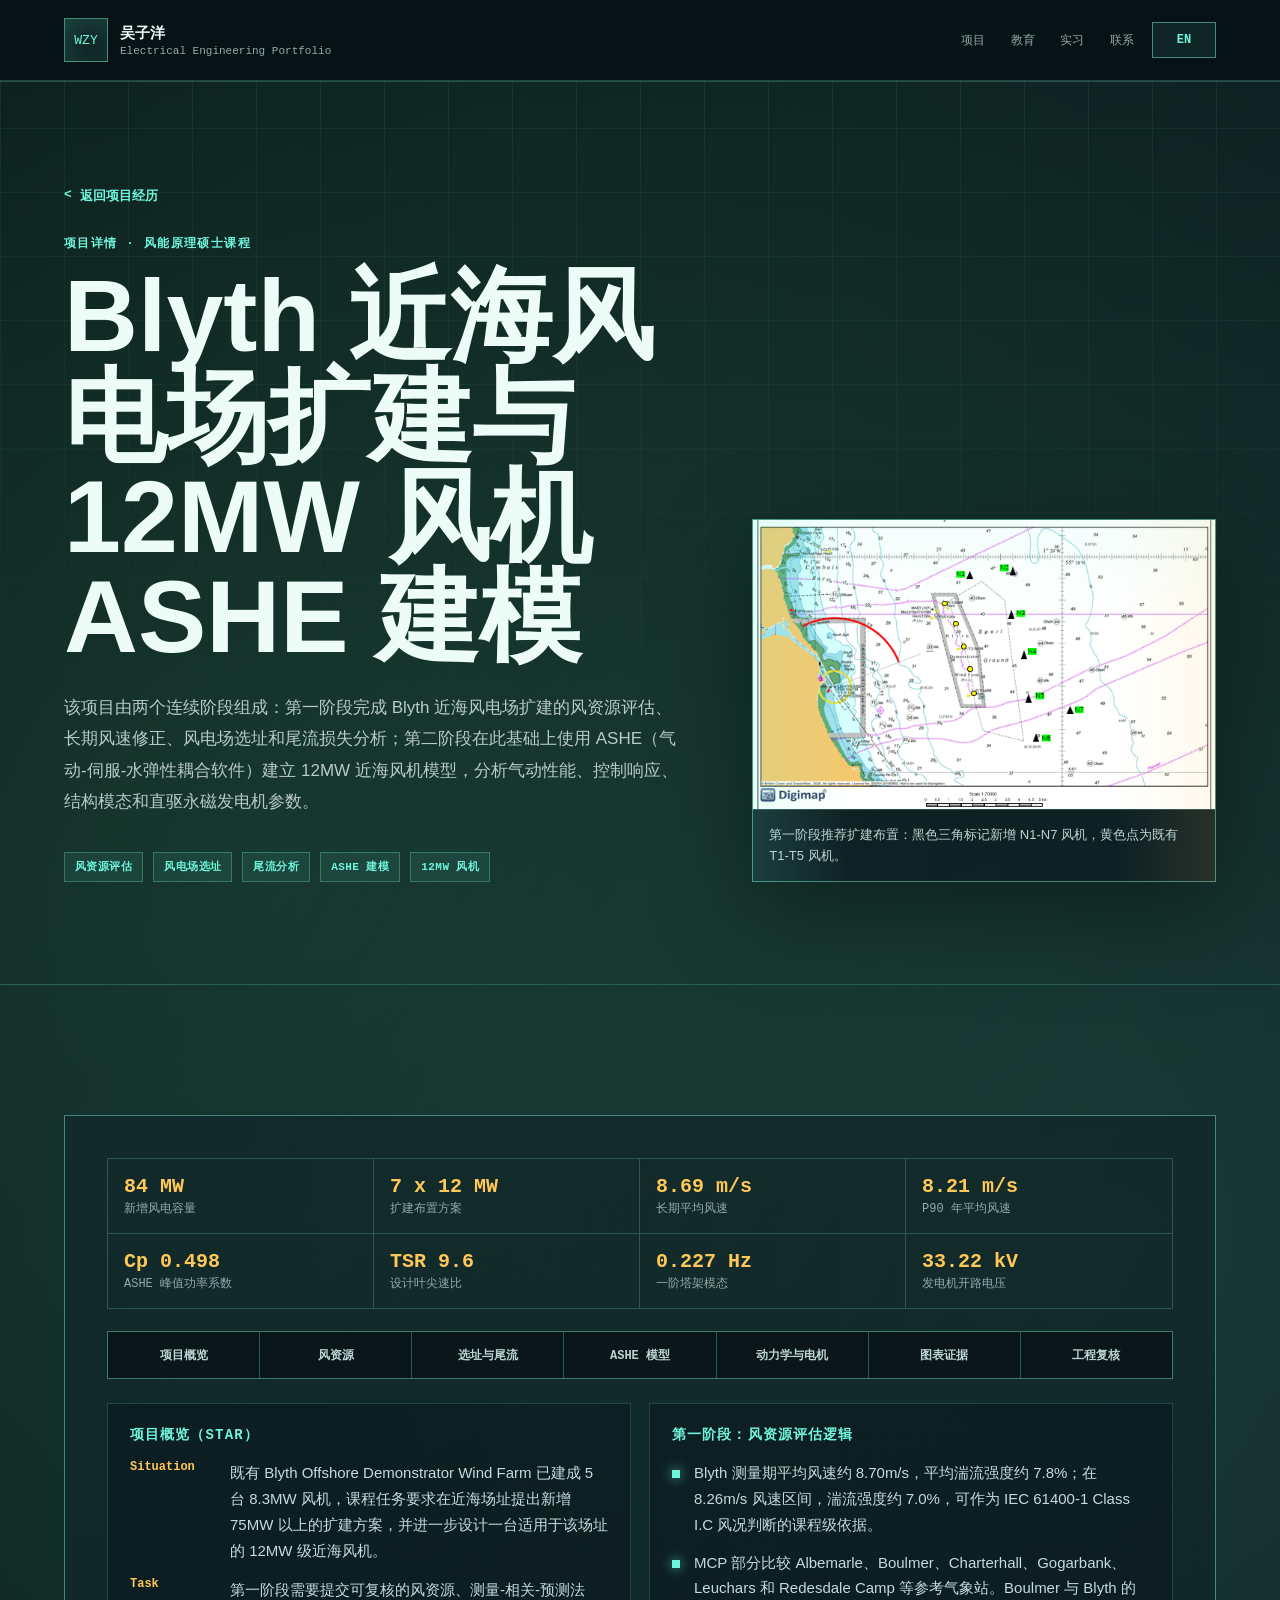
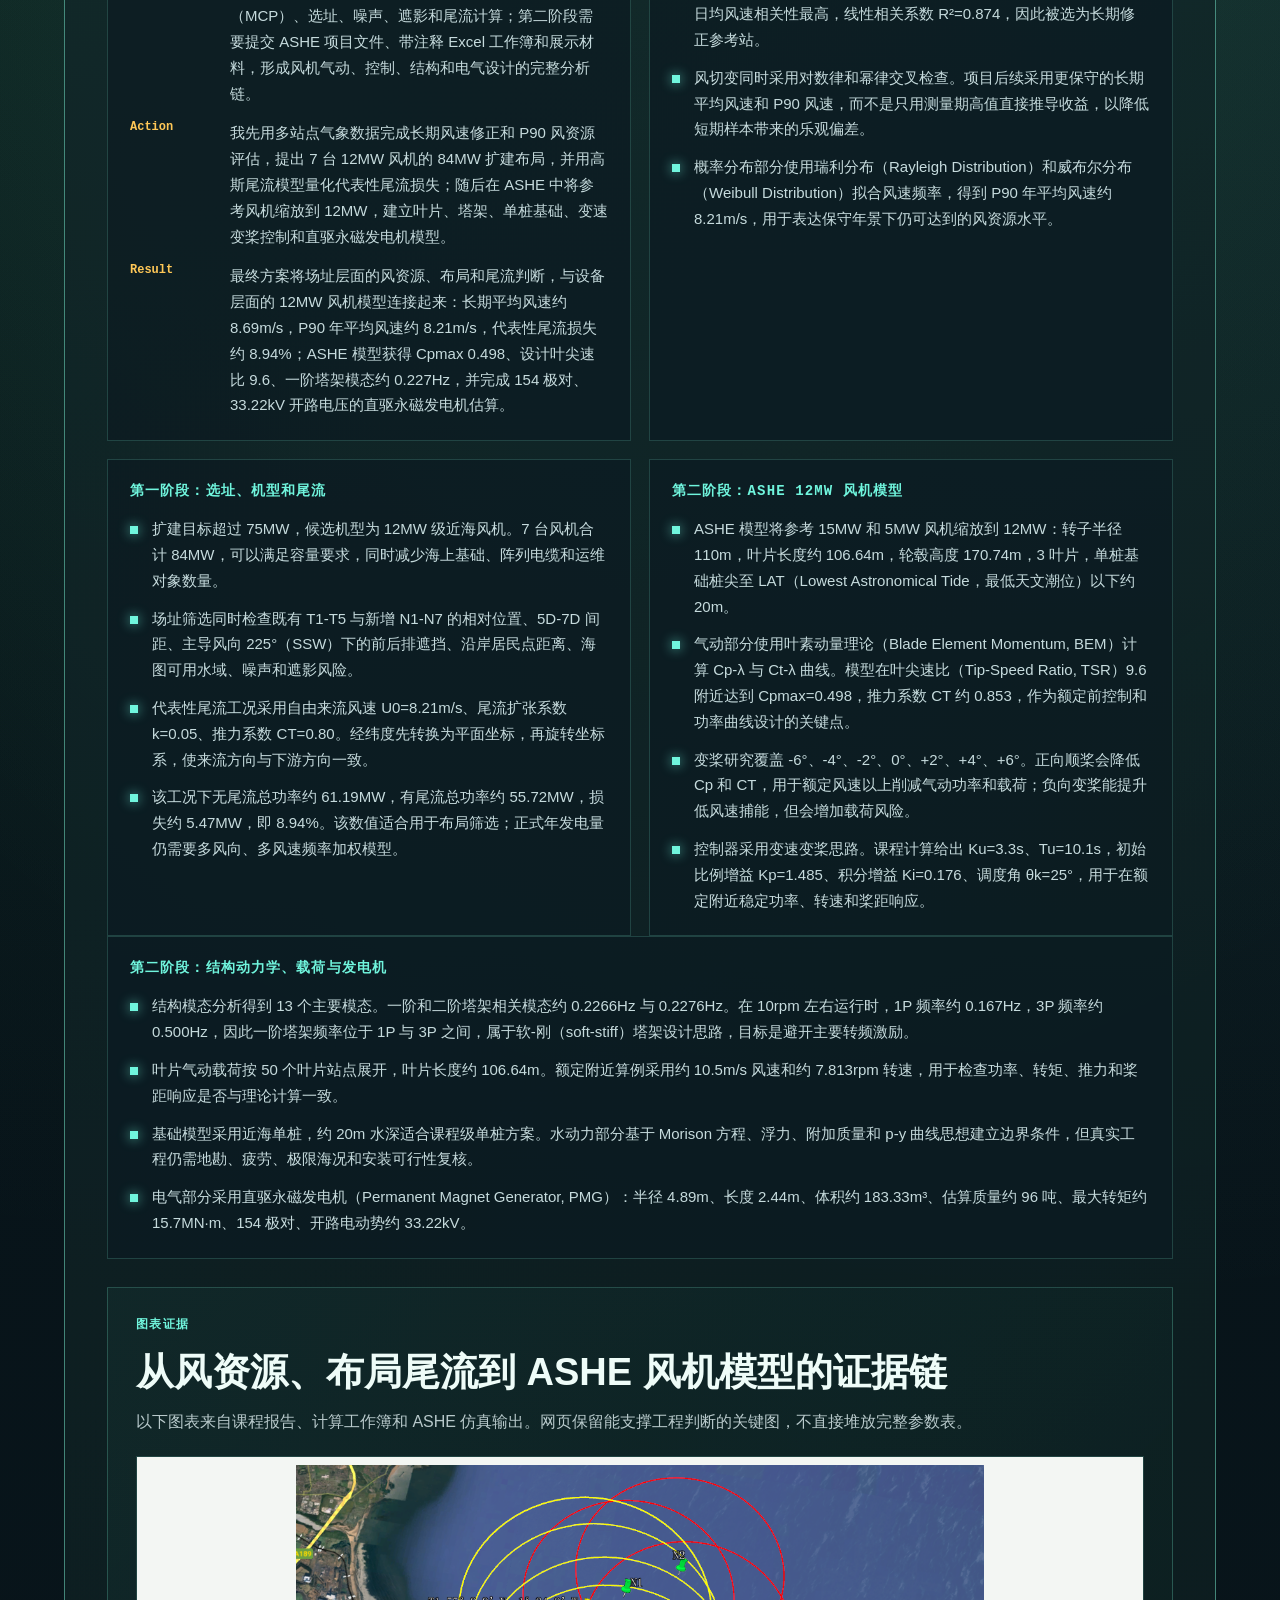
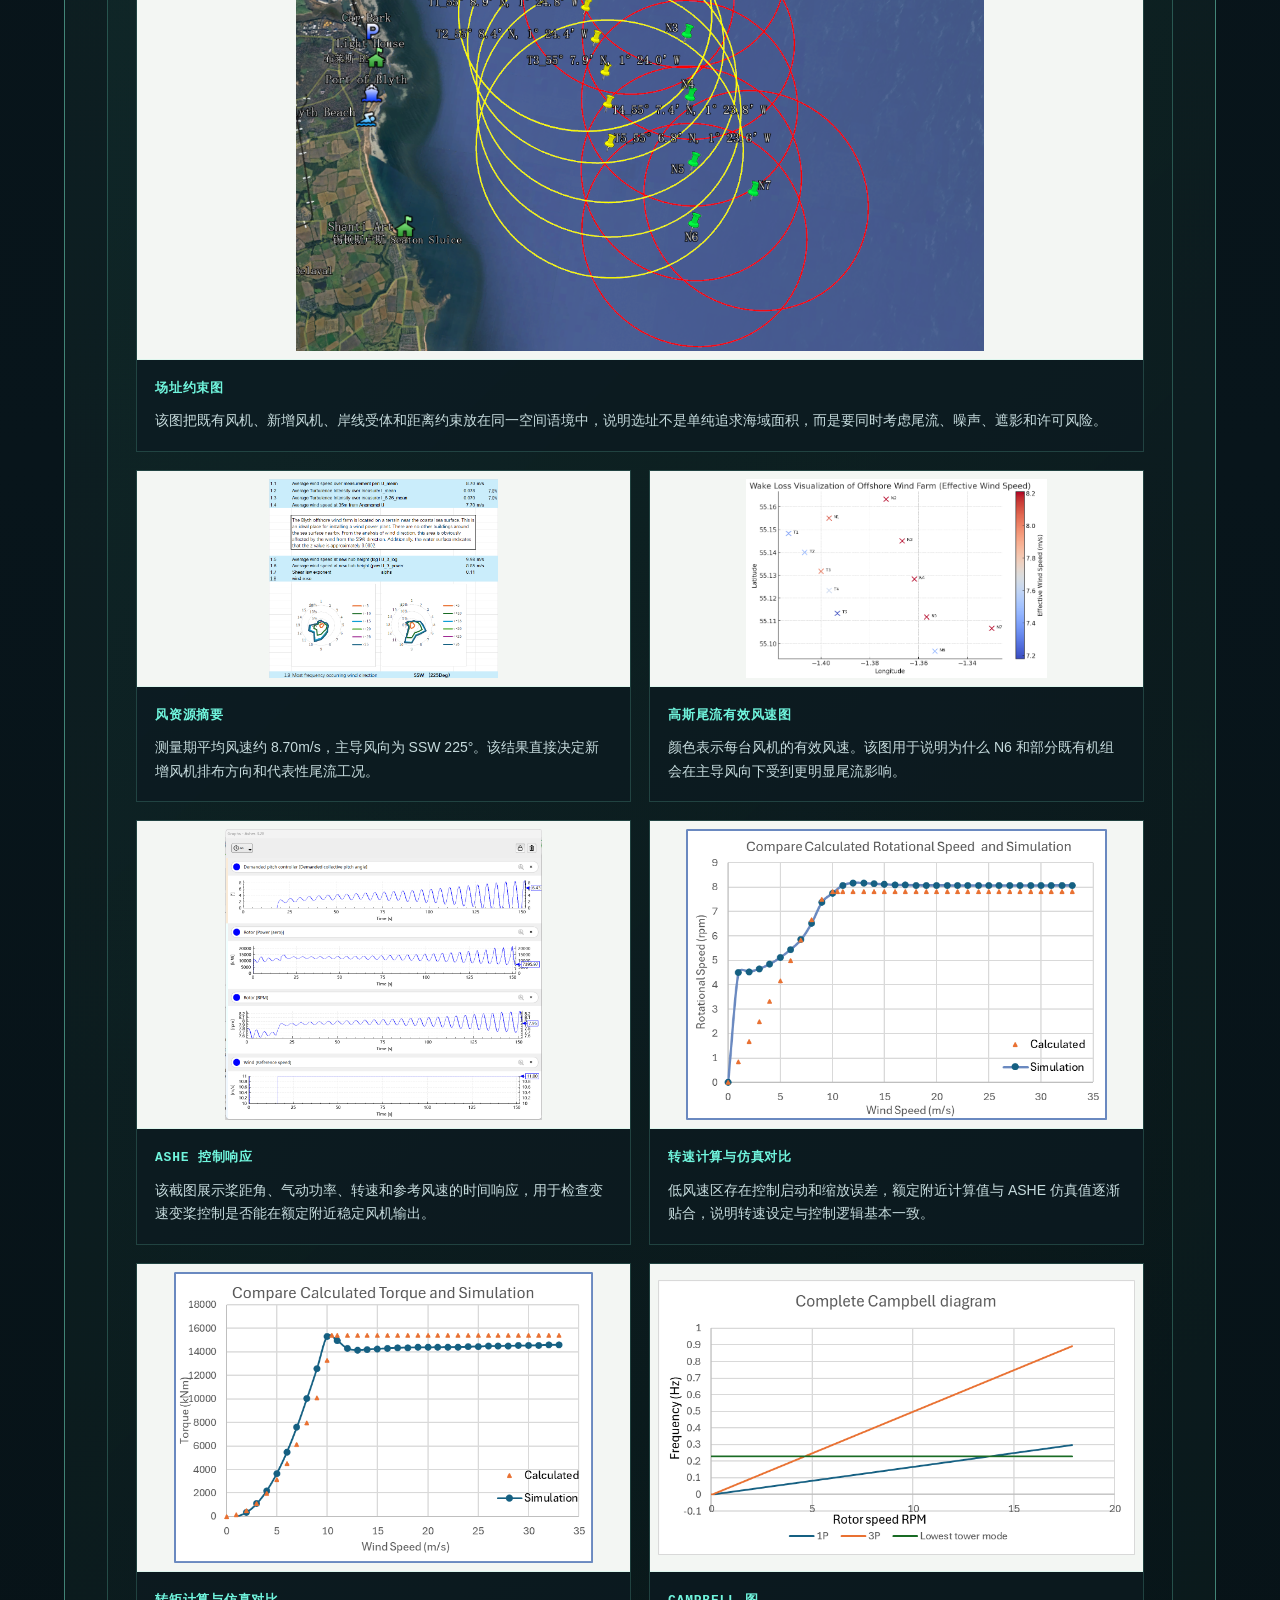
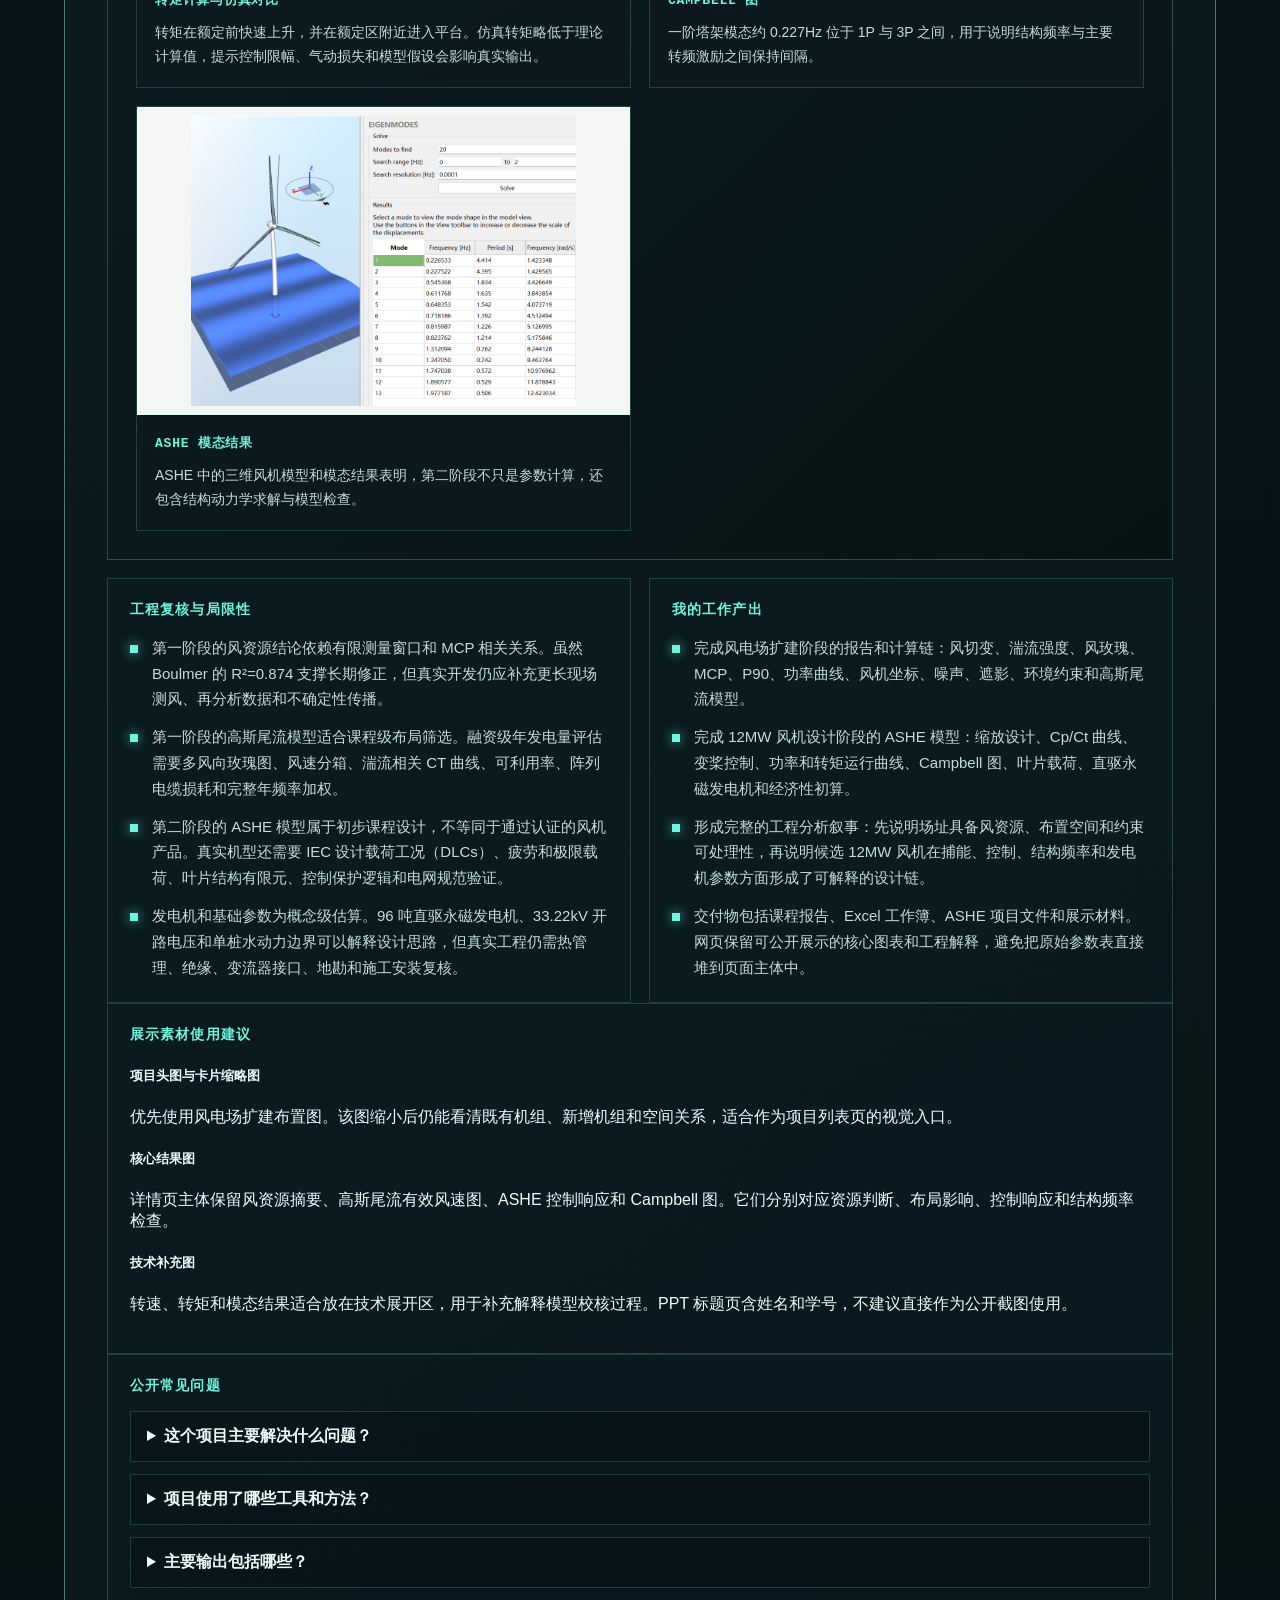
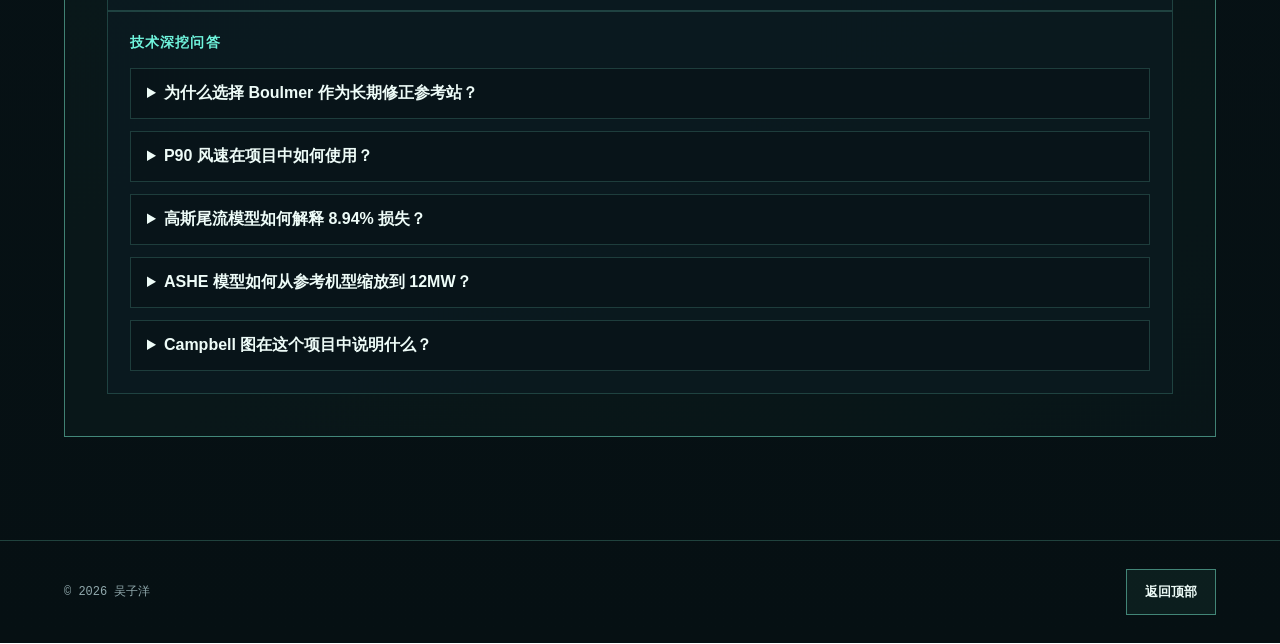
==== commit 816a5bfd: "supplement wind project portfolio page" ====
--- a/projects/blyth-offshore-wind-farm-extension.html
+++ b/projects/blyth-offshore-wind-farm-extension.html
@@ -65,7 +65,7 @@
           </h1>
           <p class="hero-lead">
             <span class="lang lang-zh">
-              该项目由两个连续部分组成：Project 1 先完成 Blyth 近海风电场扩建的风资源评估、长期风速修正、风电场选址和尾流损失分析；Project 2 在此基础上使用 ASHE（Aero-Servo-Hydro-Elastic，气动-伺服-水弹性耦合软件）建立 12MW 近海风机模型，验证气动性能、控制响应、结构模态和直驱永磁发电机参数。
+              该项目由两个连续阶段组成：第一阶段完成 Blyth 近海风电场扩建的风资源评估、长期风速修正、风电场选址和尾流损失分析；第二阶段在此基础上使用 ASHE（气动-伺服-水弹性耦合软件）建立 12MW 近海风机模型，分析气动性能、控制响应、结构模态和直驱永磁发电机参数。
             </span>
             <span class="lang lang-en">
               This two-part project first assessed the wind resource, long-term wind speed, site constraints and wake loss for an extension of the Blyth Offshore Demonstrator Wind Farm. It then used ASHE, an Aero-Servo-Hydro-Elastic software package, to model a bespoke 12MW offshore turbine, covering aerodynamic performance, controller response, structural modes and direct-drive PMG parameters.
@@ -83,8 +83,8 @@
         <figure class="brief-hero-media">
           <img src="../assets/projects/wind-blyth-layout-map.png" alt="Blyth offshore wind farm extension layout map" />
           <figcaption>
-            <span class="lang lang-zh">Project 1 推荐扩建布置：黑色三角标记新增 N1-N7 风机，黄色点为既有 T1-T5 风机。</span>
-            <span class="lang lang-en">Project 1 recommended extension layout: black triangles mark new N1-N7 turbines and yellow points show existing T1-T5 turbines.</span>
+            <span class="lang lang-zh">第一阶段推荐扩建布置：黑色三角标记新增 N1-N7 风机，黄色点为既有 T1-T5 风机。</span>
+            <span class="lang lang-en">Stage 1 recommended extension layout: black triangles mark new N1-N7 turbines and yellow points show existing T1-T5 turbines.</span>
           </figcaption>
         </figure>
       </section>
@@ -126,8 +126,8 @@
                 <div>
                   <dt>Task</dt>
                   <dd>
-                    <span class="lang lang-zh">Project 1 需要提交可复核的风资源、测量-相关-预测法（Measure-Correlate-Predict, MCP）、选址、噪声、遮影和尾流计算；Project 2 需要提交 ASHE 项目文件、带注释 Excel 工作簿和展示材料，证明风机气动、控制、结构和电气设计的完整性。</span>
-                    <span class="lang lang-en">Project 1 required auditable wind-resource, MCP, siting, noise, shadow and wake calculations. Project 2 required an ASHE model, annotated workbook and presentation proving the turbine's aerodynamic, control, structural and electrical design logic.</span>
+                    <span class="lang lang-zh">第一阶段需要提交可复核的风资源、测量-相关-预测法（MCP）、选址、噪声、遮影和尾流计算；第二阶段需要提交 ASHE 项目文件、带注释 Excel 工作簿和展示材料，形成风机气动、控制、结构和电气设计的完整分析链。</span>
+                    <span class="lang lang-en">Stage 1 required auditable wind-resource, MCP, siting, noise, shadow and wake calculations. Stage 2 required an ASHE model, annotated workbook and presentation that formed a complete aerodynamic, control, structural and electrical design chain.</span>
                   </dd>
                 </div>
                 <div>
@@ -148,7 +148,7 @@
             </section>
 
             <section class="case-panel section-anchor" id="section-resource">
-              <h4><span class="lang lang-zh">Project 1：风资源评估逻辑</span><span class="lang lang-en">Project 1: Wind Resource Logic</span></h4>
+              <h4><span class="lang lang-zh">第一阶段：风资源评估逻辑</span><span class="lang lang-en">Stage 1: Wind Resource Logic</span></h4>
               <ul class="detail-list">
                 <li><span class="lang lang-zh">Blyth 测量期平均风速约 8.70m/s，平均湍流强度约 7.8%；在 8.26m/s 风速区间，湍流强度约 7.0%，可作为 IEC 61400-1 Class I.C 风况判断的课程级依据。</span><span class="lang lang-en">The Blyth measurement-period mean wind speed was about 8.70m/s and average turbulence intensity about 7.8%; around the 8.26m/s bin, turbulence intensity was about 7.0%, supporting a coursework-level IEC 61400-1 Class I.C judgement.</span></li>
                 <li><span class="lang lang-zh">MCP 部分比较 Albemarle、Boulmer、Charterhall、Gogarbank、Leuchars 和 Redesdale Camp 等参考气象站。Boulmer 与 Blyth 的日均风速相关性最高，线性相关系数 R²=0.874，因此被选为长期修正参考站。</span><span class="lang lang-en">The MCP step compared Albemarle, Boulmer, Charterhall, Gogarbank, Leuchars and Redesdale Camp. Boulmer had the strongest daily-average wind-speed correlation with Blyth, with R²=0.874, so it was selected as the long-term reference station.</span></li>
@@ -160,7 +160,7 @@
 
           <div class="case-grid" id="section-layout">
             <section class="case-panel section-anchor">
-              <h4><span class="lang lang-zh">Project 1：选址、机型和尾流</span><span class="lang lang-en">Project 1: Siting, Turbine and Wake</span></h4>
+              <h4><span class="lang lang-zh">第一阶段：选址、机型和尾流</span><span class="lang lang-en">Stage 1: Siting, Turbine and Wake</span></h4>
               <ul class="detail-list">
                 <li><span class="lang lang-zh">扩建目标超过 75MW，候选机型为 12MW 级近海风机。7 台风机合计 84MW，可以满足容量要求，同时减少海上基础、阵列电缆和运维对象数量。</span><span class="lang lang-en">The extension target was above 75MW and the candidate turbine was a 12MW-class offshore unit. Seven turbines give 84MW, meeting the capacity target while limiting the number of foundations, array-cable connections and offshore maintenance assets.</span></li>
                 <li><span class="lang lang-zh">场址筛选同时检查既有 T1-T5 与新增 N1-N7 的相对位置、5D-7D 间距、主导风向 225°（SSW）下的前后排遮挡、沿岸居民点距离、海图可用水域、噪声和遮影风险。</span><span class="lang lang-en">Site screening checked the relative positions of existing T1-T5 and proposed N1-N7 turbines, 5D-7D spacing, upstream-downstream overlap under the 225 degree SSW prevailing wind direction, coastal receptors, available chart area, noise and shadow-flicker risk.</span></li>
@@ -170,7 +170,7 @@
             </section>
 
             <section class="case-panel section-anchor" id="section-ashe">
-              <h4><span class="lang lang-zh">Project 2：ASHE 12MW 风机模型</span><span class="lang lang-en">Project 2: ASHE 12MW Turbine Model</span></h4>
+              <h4><span class="lang lang-zh">第二阶段：ASHE 12MW 风机模型</span><span class="lang lang-en">Stage 2: ASHE 12MW Turbine Model</span></h4>
               <ul class="detail-list">
                 <li><span class="lang lang-zh">ASHE 模型将参考 15MW 和 5MW 风机缩放到 12MW：转子半径 110m，叶片长度约 106.64m，轮毂高度 170.74m，3 叶片，单桩基础桩尖至 LAT（Lowest Astronomical Tide，最低天文潮位）以下约 20m。</span><span class="lang lang-en">The ASHE model scaled reference 15MW and 5MW turbines to 12MW: rotor radius 110m, blade length about 106.64m, hub height 170.74m, three blades, and a monopile foundation with pile tip about 20m below LAT.</span></li>
                 <li><span class="lang lang-zh">气动部分使用叶素动量理论（Blade Element Momentum, BEM）计算 Cp-λ 与 Ct-λ 曲线。模型在叶尖速比（Tip-Speed Ratio, TSR）9.6 附近达到 Cpmax=0.498，推力系数 CT 约 0.853，作为额定前控制和功率曲线设计的关键点。</span><span class="lang lang-en">The aerodynamic section used Blade Element Momentum theory to calculate Cp-lambda and Ct-lambda curves. The model reached Cpmax=0.498 around TSR 9.6, with CT about 0.853, forming the key design point for below-rated control and power-curve definition.</span></li>
@@ -181,7 +181,7 @@
           </div>
 
           <section class="case-panel section-anchor" id="section-dynamics">
-            <h4><span class="lang lang-zh">Project 2：结构动力学、载荷与发电机</span><span class="lang lang-en">Project 2: Structural Dynamics, Loads and Generator</span></h4>
+            <h4><span class="lang lang-zh">第二阶段：结构动力学、载荷与发电机</span><span class="lang lang-en">Stage 2: Structural Dynamics, Loads and Generator</span></h4>
             <ul class="detail-list">
               <li><span class="lang lang-zh">结构模态分析得到 13 个主要模态。一阶和二阶塔架相关模态约 0.2266Hz 与 0.2276Hz。在 10rpm 左右运行时，1P 频率约 0.167Hz，3P 频率约 0.500Hz，因此一阶塔架频率位于 1P 与 3P 之间，属于软-刚（soft-stiff）塔架设计思路，目标是避开主要转频激励。</span><span class="lang lang-en">Structural eigenmode analysis identified 13 main modes. The first two tower-related modes were about 0.2266Hz and 0.2276Hz. At around 10rpm operation, 1P is about 0.167Hz and 3P about 0.500Hz, so the first tower frequency sits between 1P and 3P, following a soft-stiff tower concept to avoid major rotational excitation.</span></li>
               <li><span class="lang lang-zh">叶片气动载荷按 50 个叶片站点展开，叶片长度约 106.64m。额定附近算例采用约 10.5m/s 风速和约 7.813rpm 转速，用于检查功率、转矩、推力和桨距响应是否与理论计算一致。</span><span class="lang lang-en">Blade aerodynamic loads were resolved across 50 blade stations along the 106.64m blade. The rated-region case used about 10.5m/s wind speed and 7.813rpm rotor speed to check power, torque, thrust and pitch response against theoretical calculations.</span></li>
@@ -271,8 +271,8 @@
                 <img src="../assets/projects/wind-ashe-eigenmodes.png" alt="ASHE turbine model and eigenmode results" />
                 <figcaption>
                   <strong><span class="lang lang-zh">ASHE 模态结果</span><span class="lang lang-en">ASHE Eigenmode Results</span></strong>
-                  <span class="lang lang-zh">ASHE 中的三维风机模型和模态结果表明，Project 2 不只是参数计算，还包含结构动力学求解与模型检查。</span>
-                  <span class="lang lang-en">The ASHE 3D model and eigenmode result table show that Project 2 includes structural dynamics solving and model checking, not only parameter calculation.</span>
+                  <span class="lang lang-zh">ASHE 中的三维风机模型和模态结果表明，第二阶段不只是参数计算，还包含结构动力学求解与模型检查。</span>
+                  <span class="lang lang-en">The ASHE 3D model and eigenmode result table show that Stage 2 includes structural dynamics solving and model checking, not only parameter calculation.</span>
                 </figcaption>
               </figure>
             </div>
@@ -282,9 +282,9 @@
             <section class="case-panel section-anchor">
               <h4><span class="lang lang-zh">工程复核与局限性</span><span class="lang lang-en">Engineering Review and Limitations</span></h4>
               <ul class="detail-list">
-                <li><span class="lang lang-zh">Project 1 的风资源结论依赖有限测量窗口和 MCP 相关关系。虽然 Boulmer 的 R²=0.874 支撑长期修正，但真实开发仍应补充更长现场测风、再分析数据和不确定性传播。</span><span class="lang lang-en">Project 1 wind-resource conclusions rely on a limited measurement window and MCP correlation. Although Boulmer's R²=0.874 supports long-term correction, real development should add longer on-site measurement, reanalysis data and uncertainty propagation.</span></li>
-                <li><span class="lang lang-zh">Project 1 的高斯尾流模型适合课程级布局筛选。融资级年发电量评估需要多风向玫瑰图、风速分箱、湍流相关 CT 曲线、可利用率、阵列电缆损耗和完整年频率加权。</span><span class="lang lang-en">The Project 1 Gaussian wake model is suitable for coursework-level layout screening. Bankable AEP assessment requires wind-rose weighting, speed bins, turbulence-dependent CT curves, availability, array-cable loss and full-year frequency weighting.</span></li>
-                <li><span class="lang lang-zh">Project 2 的 ASHE 模型属于初步课程设计，不等同于通过认证的风机产品。真实机型还需要 IEC 设计载荷工况（Design Load Cases, DLCs）、疲劳和极限载荷、叶片结构有限元、控制保护逻辑和电网规范验证。</span><span class="lang lang-en">The Project 2 ASHE model is a preliminary coursework design, not a certified turbine product. A real turbine would require IEC Design Load Cases, fatigue and ultimate loads, blade structural FEA, protection logic and grid-code verification.</span></li>
+                <li><span class="lang lang-zh">第一阶段的风资源结论依赖有限测量窗口和 MCP 相关关系。虽然 Boulmer 的 R²=0.874 支撑长期修正，但真实开发仍应补充更长现场测风、再分析数据和不确定性传播。</span><span class="lang lang-en">Stage 1 wind-resource conclusions rely on a limited measurement window and MCP correlation. Although Boulmer's R²=0.874 supports long-term correction, real development should add longer on-site measurement, reanalysis data and uncertainty propagation.</span></li>
+                <li><span class="lang lang-zh">第一阶段的高斯尾流模型适合课程级布局筛选。融资级年发电量评估需要多风向玫瑰图、风速分箱、湍流相关 CT 曲线、可利用率、阵列电缆损耗和完整年频率加权。</span><span class="lang lang-en">The Stage 1 Gaussian wake model is suitable for coursework-level layout screening. Bankable AEP assessment requires wind-rose weighting, speed bins, turbulence-dependent CT curves, availability, array-cable loss and full-year frequency weighting.</span></li>
+                <li><span class="lang lang-zh">第二阶段的 ASHE 模型属于初步课程设计，不等同于通过认证的风机产品。真实机型还需要 IEC 设计载荷工况（DLCs）、疲劳和极限载荷、叶片结构有限元、控制保护逻辑和电网规范验证。</span><span class="lang lang-en">The Stage 2 ASHE model is a preliminary coursework design, not a certified turbine product. A real turbine would require IEC Design Load Cases, fatigue and ultimate loads, blade structural FEA, protection logic and grid-code verification.</span></li>
                 <li><span class="lang lang-zh">发电机和基础参数为概念级估算。96 吨直驱永磁发电机、33.22kV 开路电压和单桩水动力边界可以解释设计思路，但真实工程仍需热管理、绝缘、变流器接口、地勘和施工安装复核。</span><span class="lang lang-en">Generator and foundation parameters are conceptual estimates. The 96-tonne direct-drive PMG, 33.22kV open-circuit EMF and monopile hydrodynamic boundary explain design logic, but real engineering still needs thermal management, insulation, converter interface, geotechnical and installation review.</span></li>
               </ul>
             </section>
@@ -292,13 +292,108 @@
             <section class="case-panel section-anchor">
               <h4><span class="lang lang-zh">我的工作产出</span><span class="lang lang-en">My Deliverables</span></h4>
               <ul class="detail-list">
-                <li><span class="lang lang-zh">完成 Project 1 风电场扩建报告和计算链：风切变、湍流强度、风玫瑰、MCP、P90、功率曲线、风机坐标、噪声、遮影、环境约束和高斯尾流模型。</span><span class="lang lang-en">Completed the Project 1 extension report and calculation chain: wind shear, turbulence intensity, wind rose, MCP, P90, power curve, turbine coordinates, noise, shadow, environmental constraints and Gaussian wake model.</span></li>
-                <li><span class="lang lang-zh">完成 Project 2 ASHE 风机模型：12MW 缩放设计、Cp/Ct 曲线、变桨控制、功率和转矩运行曲线、Campbell 图、叶片载荷、直驱永磁发电机和经济性初算。</span><span class="lang lang-en">Completed the Project 2 ASHE turbine model: 12MW scaling, Cp/Ct curves, pitch control, power and torque operation curves, Campbell diagram, blade loads, direct-drive PMG and preliminary economics.</span></li>
-                <li><span class="lang lang-zh">形成可用于面试解释的工程叙事：先证明场址“有风、可建、能排布”，再证明候选 12MW 风机“能捕能、能控、避开主要共振、发电机参数可计算”。</span><span class="lang lang-en">Built an interview-ready engineering narrative: first prove the site has resource, feasible siting and workable layout; then prove the candidate 12MW turbine can capture energy, be controlled, avoid major resonance and support calculable generator parameters.</span></li>
-                <li><span class="lang lang-zh">交付物包括课程报告、Excel 工作簿、ASHE 项目文件和展示材料。网页只呈现可公开展示的核心内容，保留工程细节但避免把原始表格全部堆给 HR。</span><span class="lang lang-en">Deliverables included the coursework report, Excel workbook, ASHE project file and presentation materials. This page presents public-facing core content while retaining engineering detail without dumping all raw tables for HR readers.</span></li>
+                <li><span class="lang lang-zh">完成风电场扩建阶段的报告和计算链：风切变、湍流强度、风玫瑰、MCP、P90、功率曲线、风机坐标、噪声、遮影、环境约束和高斯尾流模型。</span><span class="lang lang-en">Completed the Stage 1 extension report and calculation chain: wind shear, turbulence intensity, wind rose, MCP, P90, power curve, turbine coordinates, noise, shadow, environmental constraints and Gaussian wake model.</span></li>
+                <li><span class="lang lang-zh">完成 12MW 风机设计阶段的 ASHE 模型：缩放设计、Cp/Ct 曲线、变桨控制、功率和转矩运行曲线、Campbell 图、叶片载荷、直驱永磁发电机和经济性初算。</span><span class="lang lang-en">Completed the Stage 2 ASHE turbine model: 12MW scaling, Cp/Ct curves, pitch control, power and torque operation curves, Campbell diagram, blade loads, direct-drive PMG and preliminary economics.</span></li>
+                <li><span class="lang lang-zh">形成完整的工程分析叙事：先说明场址具备风资源、布置空间和约束可处理性，再说明候选 12MW 风机在捕能、控制、结构频率和发电机参数方面形成了可解释的设计链。</span><span class="lang lang-en">Built a complete engineering narrative: first showing that the site has resource, feasible siting and manageable constraints, then showing that the candidate 12MW turbine has an explainable design chain across energy capture, control, structural frequency and generator parameters.</span></li>
+                <li><span class="lang lang-zh">交付物包括课程报告、Excel 工作簿、ASHE 项目文件和展示材料。网页保留可公开展示的核心图表和工程解释，避免把原始参数表直接堆到页面主体中。</span><span class="lang lang-en">Deliverables included the coursework report, Excel workbook, ASHE project file and presentation materials. This page presents public-facing core content while retaining engineering detail without dumping every raw table into the main page.</span></li>
               </ul>
             </section>
           </div>
+
+          <section class="case-panel section-anchor" id="section-visual-plan">
+            <h4><span class="lang lang-zh">展示素材使用建议</span><span class="lang lang-en">Visual Asset Plan</span></h4>
+            <div class="project-output-grid">
+              <div class="output-card">
+                <h5><span class="lang lang-zh">项目头图与卡片缩略图</span><span class="lang lang-en">Hero and Thumbnail</span></h5>
+                <p>
+                  <span class="lang lang-zh">优先使用风电场扩建布置图。该图缩小后仍能看清既有机组、新增机组和空间关系，适合作为项目列表页的视觉入口。</span>
+                  <span class="lang lang-en">Use the extension layout map first. It remains legible at thumbnail size and clearly shows existing turbines, proposed turbines and spatial relationships.</span>
+                </p>
+              </div>
+              <div class="output-card">
+                <h5><span class="lang lang-zh">核心结果图</span><span class="lang lang-en">Selected Output Figures</span></h5>
+                <p>
+                  <span class="lang lang-zh">详情页主体保留风资源摘要、高斯尾流有效风速图、ASHE 控制响应和 Campbell 图。它们分别对应资源判断、布局影响、控制响应和结构频率检查。</span>
+                  <span class="lang lang-en">Keep the wind-resource summary, Gaussian wake effective-speed plot, ASHE controller response and Campbell diagram in the main detail page, as they map to resource judgement, layout impact, control response and structural-frequency checks.</span>
+                </p>
+              </div>
+              <div class="output-card">
+                <h5><span class="lang lang-zh">技术补充图</span><span class="lang lang-en">Technical Supporting Figures</span></h5>
+                <p>
+                  <span class="lang lang-zh">转速、转矩和模态结果适合放在技术展开区，用于补充解释模型校核过程。PPT 标题页含姓名和学号，不建议直接作为公开截图使用。</span>
+                  <span class="lang lang-en">Rotor-speed, torque and eigenmode figures work better in the technical expansion area. PPT title slides include name and student number, so they should not be used directly as public screenshots.</span>
+                </p>
+              </div>
+            </div>
+          </section>
+
+          <section class="case-panel section-anchor" id="section-public-faq">
+            <h4><span class="lang lang-zh">公开常见问题</span><span class="lang lang-en">Public FAQ</span></h4>
+            <div class="qa-grid">
+              <details>
+                <summary><span class="lang lang-zh">这个项目主要解决什么问题？</span><span class="lang lang-en">What was the purpose of this project?</span></summary>
+                <p>
+                  <span class="lang lang-zh">项目围绕 Blyth 近海风电场扩建展开，先评估场址是否具备足够风资源、可布置空间和可解释的尾流影响，再进一步设计一台适合该场址的 12MW 近海风机模型。最终内容把风资源、选址、尾流、风机气动性能、控制响应、结构模态和直驱永磁发电机参数连接成一条完整的工程分析链。</span>
+                  <span class="lang lang-en">The project studied an extension of the Blyth offshore wind farm by first assessing wind resource, usable siting space and wake impact, then developing a 12MW offshore turbine model suitable for the site. The final work connects wind resource, siting, wake effects, turbine aerodynamics, control response, structural modes and direct-drive PMG parameters into one engineering analysis chain.</span>
+                </p>
+              </details>
+              <details>
+                <summary><span class="lang lang-zh">项目使用了哪些工具和方法？</span><span class="lang lang-en">What tools and methods were used?</span></summary>
+                <p>
+                  <span class="lang lang-zh">项目使用 Excel 完成风数据处理、MCP 长期修正、P90 风速分析、尾流计算和经济性初算；使用 ASHE 建立 12MW 风机的气动-伺服-水弹性模型；并通过功率曲线、Cp/Ct 曲线、控制响应、转速与转矩对比、Campbell 图和模态结果检查设计逻辑。</span>
+                  <span class="lang lang-en">Excel was used for wind data processing, MCP correction, P90 wind-speed analysis, wake calculation and preliminary economics. ASHE was used to build the 12MW aero-servo-hydro-elastic turbine model. The design was checked through power curves, Cp/Ct curves, controller response, rotor-speed and torque comparison, Campbell diagram and eigenmode outputs.</span>
+                </p>
+              </details>
+              <details>
+                <summary><span class="lang lang-zh">主要输出包括哪些？</span><span class="lang lang-en">What were the main outputs?</span></summary>
+                <p>
+                  <span class="lang lang-zh">主要输出包括 7 台 12MW 风机、总容量 84MW 的扩建布置；长期平均风速约 8.69m/s；P90 年平均风速约 8.21m/s；代表性工况下约 8.94% 的尾流损失；以及一套 12MW ASHE 风机模型，包含 Cpmax 0.498、设计叶尖速比 9.6、塔架一阶模态约 0.227Hz 和直驱永磁发电机参数估算。</span>
+                  <span class="lang lang-en">Key outputs include a seven-turbine 84MW extension layout, long-term mean wind speed of about 8.69m/s, P90 annual wind speed of about 8.21m/s, representative wake loss of about 8.94%, and a 12MW ASHE turbine model with Cpmax 0.498, design TSR 9.6, first tower mode around 0.227Hz and estimated direct-drive PMG parameters.</span>
+                </p>
+              </details>
+            </div>
+          </section>
+
+          <section class="case-panel section-anchor" id="section-technical-faq">
+            <h4><span class="lang lang-zh">技术深挖问答</span><span class="lang lang-en">Technical Deep Dive FAQ</span></h4>
+            <div class="qa-grid">
+              <details>
+                <summary><span class="lang lang-zh">为什么选择 Boulmer 作为长期修正参考站？</span><span class="lang lang-en">Why was Boulmer selected as the MCP reference station?</span></summary>
+                <p>
+                  <span class="lang lang-zh">MCP 步骤比较了 Albemarle、Boulmer、Charterhall、Gogarbank、Leuchars 和 Redesdale Camp 等气象站与 Blyth 场址的日均风速相关性。Boulmer 与 Blyth 的相关关系最好，线性相关系数 R²=0.874，因此被用于长期风速修正。这个选择使后续长期平均风速和 P90 风速不是只依赖短期现场测量，而是结合了更长时间尺度的气象参考数据。</span>
+                  <span class="lang lang-en">The MCP step compared daily-average wind-speed correlation between Blyth and Albemarle, Boulmer, Charterhall, Gogarbank, Leuchars and Redesdale Camp. Boulmer showed the strongest relationship, with R²=0.874, so it was used for long-term correction. This allowed the long-term mean and P90 wind speeds to be based on reference-station behaviour rather than only the short site measurement period.</span>
+                </p>
+              </details>
+              <details>
+                <summary><span class="lang lang-zh">P90 风速在项目中如何使用？</span><span class="lang lang-en">How was the P90 wind speed used?</span></summary>
+                <p>
+                  <span class="lang lang-zh">项目得到的 P90 年平均风速约为 8.21m/s，用于表达较保守年份下仍可达到的风资源水平。它在扩建方案中作为风资源判断和尾流代表工况的重要输入，避免只用测量期较高平均风速来描述场址。这样可以让选址和尾流分析更接近工程上对不确定性的处理方式。</span>
+                  <span class="lang lang-en">The P90 annual wind speed was about 8.21m/s and was used to express a conservative-year resource level. It became an important input for resource judgement and representative wake analysis, instead of relying only on the higher short-term measurement average. This makes the siting and wake work closer to an engineering treatment of uncertainty.</span>
+                </p>
+              </details>
+              <details>
+                <summary><span class="lang lang-zh">高斯尾流模型如何解释 8.94% 损失？</span><span class="lang lang-en">How did the Gaussian wake model explain the 8.94% loss?</span></summary>
+                <p>
+                  <span class="lang lang-zh">尾流代表工况使用 U0=8.21m/s、尾流扩张系数 k=0.05、推力系数 CT=0.80，并把经纬度转换为平面坐标后按主导风向旋转。该工况下无尾流总功率约 61.19MW，有尾流总功率约 55.72MW，损失约 5.47MW，即 8.94%。该结果主要用于比较布局影响，而不是替代完整年发电量评估。</span>
+                  <span class="lang lang-en">The representative wake case used U0=8.21m/s, wake expansion coefficient k=0.05 and thrust coefficient CT=0.80, with turbine coordinates rotated into the prevailing wind direction. No-wake total power was about 61.19MW and wake-adjusted power about 55.72MW, giving a 5.47MW or 8.94% loss. This result is mainly for layout comparison, not a replacement for full annual energy assessment.</span>
+                </p>
+              </details>
+              <details>
+                <summary><span class="lang lang-zh">ASHE 模型如何从参考机型缩放到 12MW？</span><span class="lang lang-en">How was the ASHE model scaled to 12MW?</span></summary>
+                <p>
+                  <span class="lang lang-zh">风机设计阶段从参考 15MW 和 5MW 机型出发，将额定功率设为 12MW、额定风速设为 10.5m/s，并得到 110m 转子半径、约 106.64m 叶片长度和 170.74m 轮毂高度。随后使用 BEM 思路生成 Cp/Ct 曲线，并在叶尖速比 9.6 附近得到 Cpmax 0.498，作为控制和运行曲线设计的关键工作点。</span>
+                  <span class="lang lang-en">The turbine design started from reference 15MW and 5MW models, with rated power set to 12MW and rated wind speed to 10.5m/s. The scaled design used a 110m rotor radius, about 106.64m blade length and 170.74m hub height. BEM logic was then used to generate Cp/Ct curves, with Cpmax 0.498 around TSR 9.6 as the key point for controller and operation-curve design.</span>
+                </p>
+              </details>
+              <details>
+                <summary><span class="lang lang-zh">Campbell 图在这个项目中说明什么？</span><span class="lang lang-en">What does the Campbell diagram show in this project?</span></summary>
+                <p>
+                  <span class="lang lang-zh">Campbell 图用于检查结构频率与转频激励之间的关系。项目中一阶塔架相关模态约为 0.2266Hz 和 0.2276Hz；在约 10rpm 运行时，1P 约为 0.167Hz，3P 约为 0.500Hz，因此一阶塔架频率位于 1P 和 3P 之间。该结果对应软-刚塔架设计思路，重点是避免主要转频激励直接落在塔架一阶频率上。</span>
+                  <span class="lang lang-en">The Campbell diagram checks the relationship between structural frequencies and rotational excitation. The first tower-related modes were about 0.2266Hz and 0.2276Hz. At around 10rpm, 1P is about 0.167Hz and 3P about 0.500Hz, so the first tower frequency lies between 1P and 3P. This follows a soft-stiff tower concept, aiming to avoid direct overlap with major rotational excitation.</span>
+                </p>
+              </details>
+            </div>
+          </section>
         </article>
       </section>
     </main>
--- a/styles.css
+++ b/styles.css
@@ -286,6 +286,13 @@
   margin-top: 24px;
 }
 
+.inline-case-link {
+  min-height: 0;
+  margin: 0 0 0 8px;
+  padding: 6px 10px;
+  vertical-align: middle;
+}
+
 .back-link {
   display: inline-flex;
   margin-bottom: 30px;
@@ -345,6 +352,11 @@
   width: 100%;
   aspect-ratio: 16 / 10;
   object-fit: cover;
+}
+
+.brief-hero-media img[src$=".svg"] {
+  object-fit: contain;
+  background: #071015;
 }
 
 .brief-hero-media figcaption {
@@ -1070,6 +1082,32 @@
   line-height: 1.75;
 }
 
+.portfolio-card-grid {
+  display: grid;
+  grid-template-columns: repeat(2, minmax(0, 1fr));
+  gap: 16px;
+}
+
+.portfolio-card {
+  min-width: 0;
+  border: 1px solid rgba(126, 247, 215, 0.18);
+  background: rgba(7, 16, 21, 0.46);
+  padding: 18px;
+}
+
+.portfolio-card h5 {
+  margin: 0 0 10px;
+  color: var(--text);
+  font-size: 18px;
+  line-height: 1.42;
+}
+
+.portfolio-card p {
+  color: #b8c9cb;
+  font-size: 15px;
+  line-height: 1.72;
+}
+
 .timeline {
   border-top: 1px solid var(--line-strong);
 }
@@ -1302,6 +1340,7 @@
 
   .signal-strip,
   .project-grid,
+  .portfolio-card-grid,
   .project-visual-grid,
   .case-grid,
   .case-map,
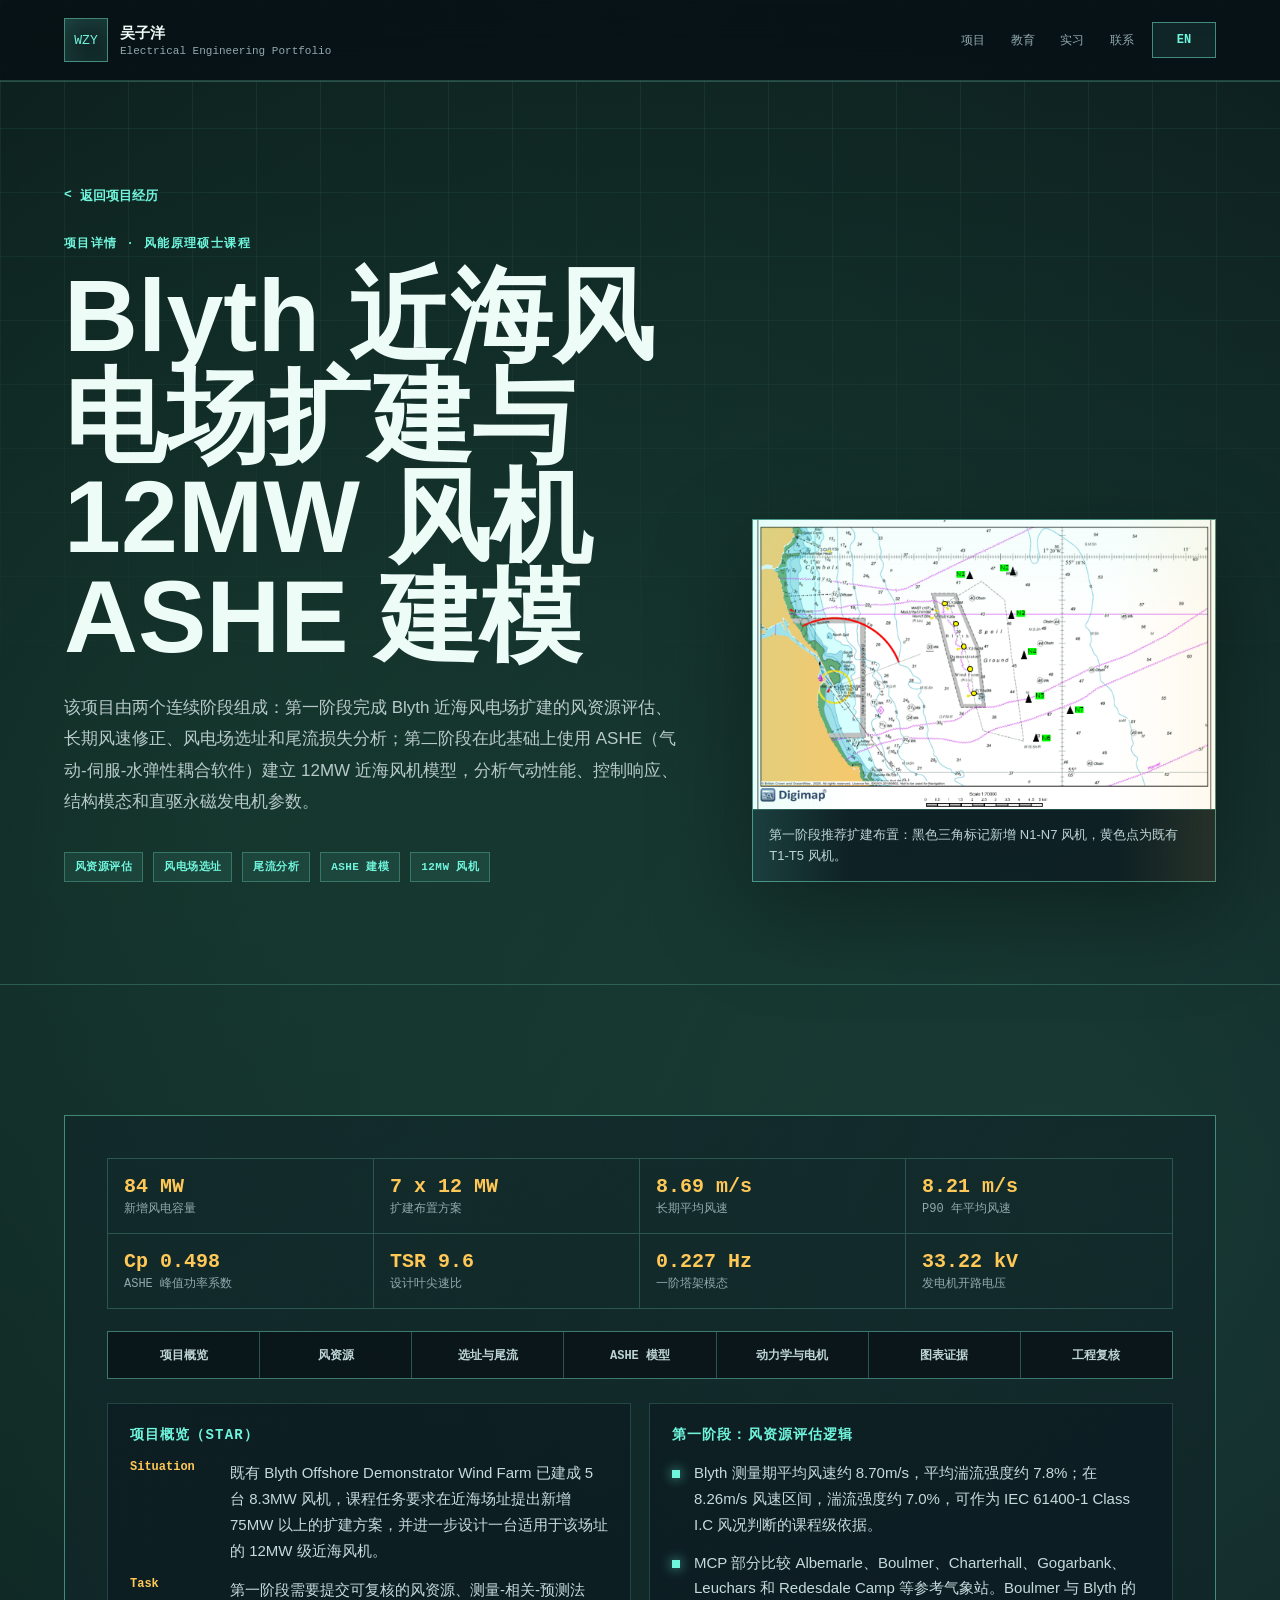
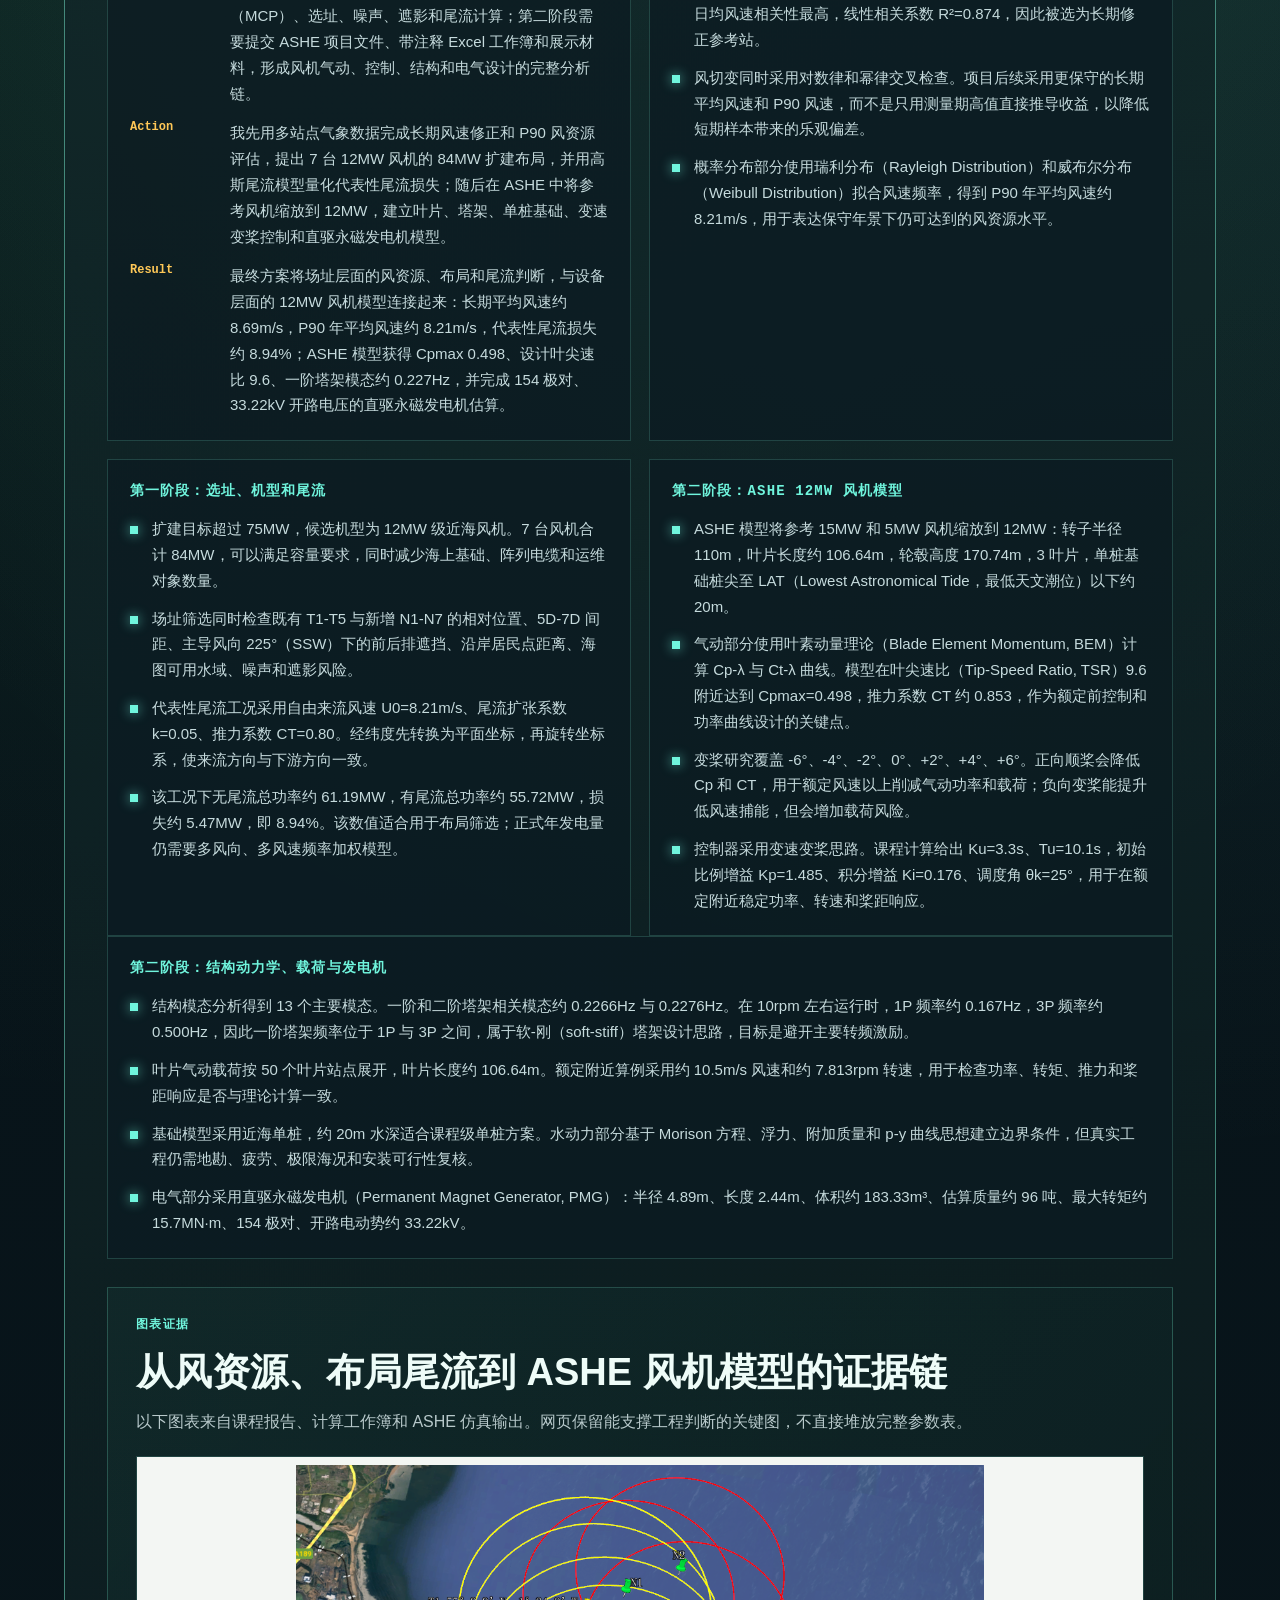
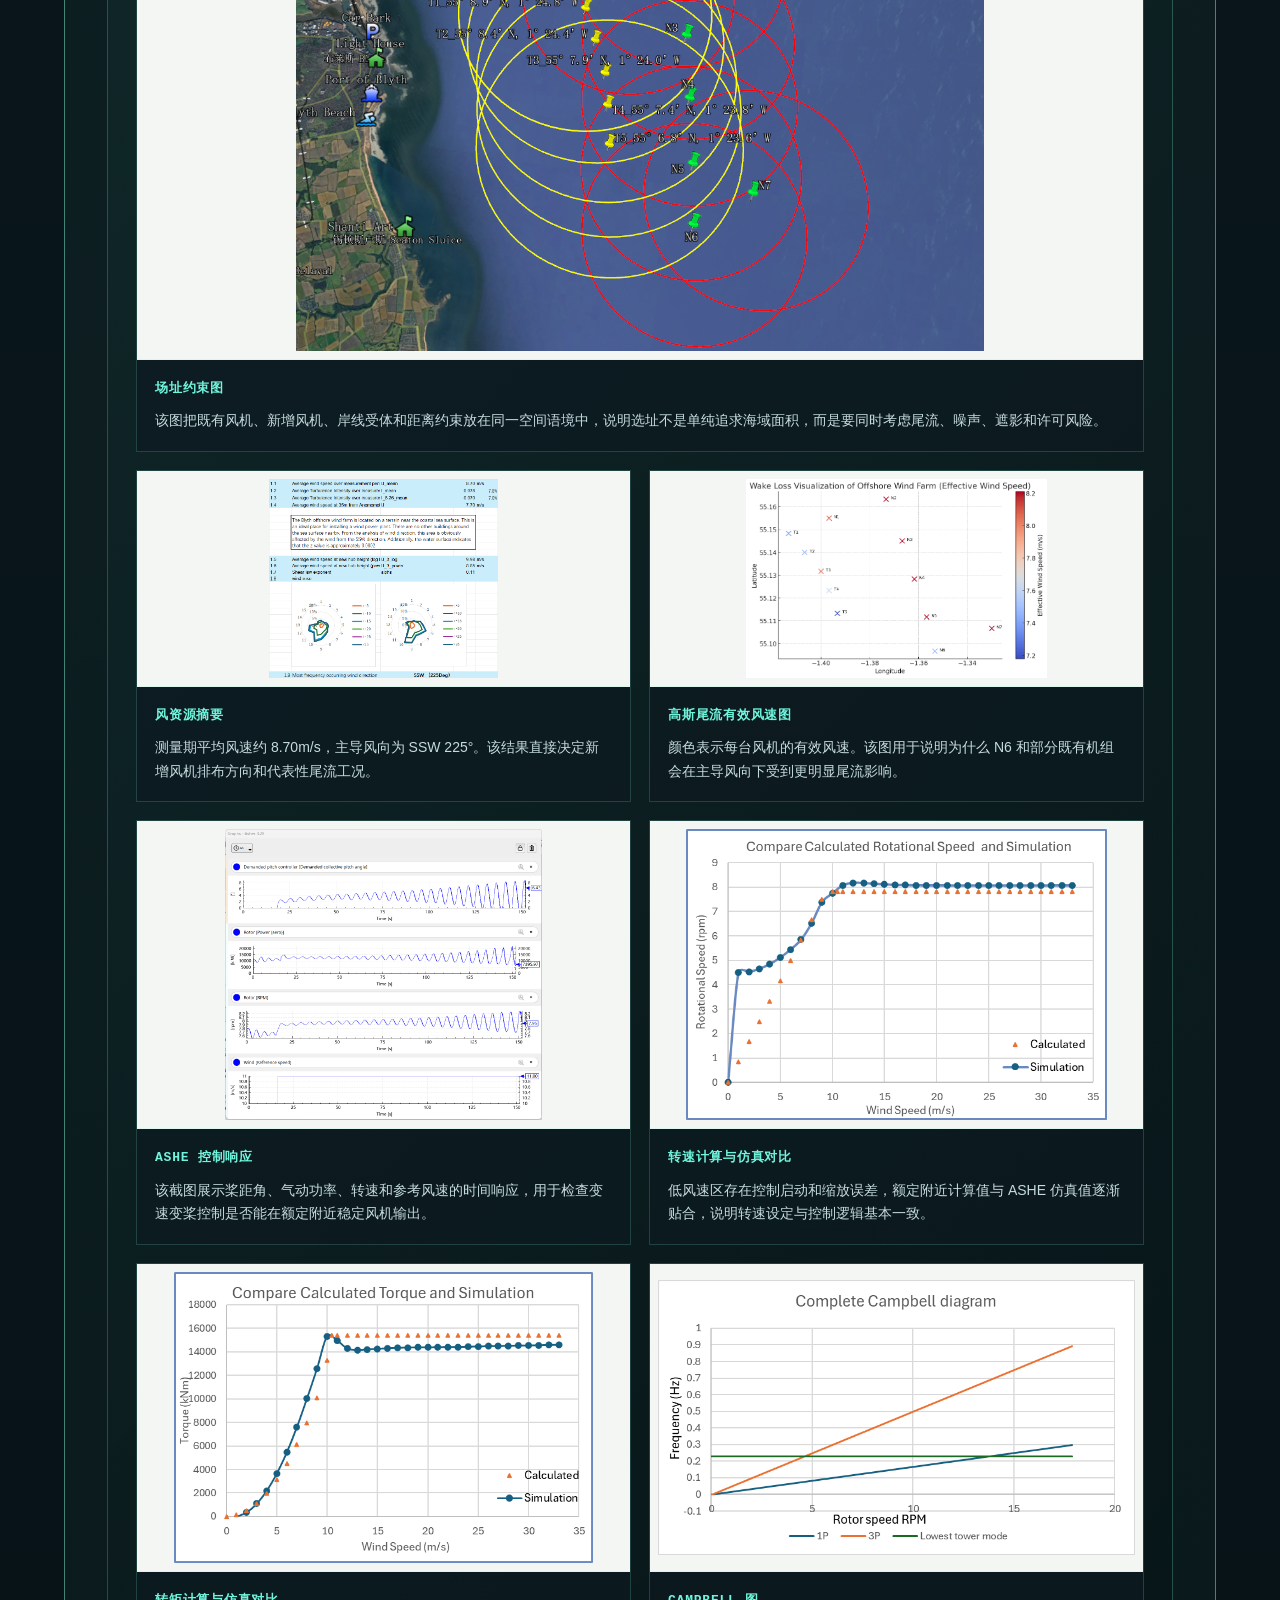
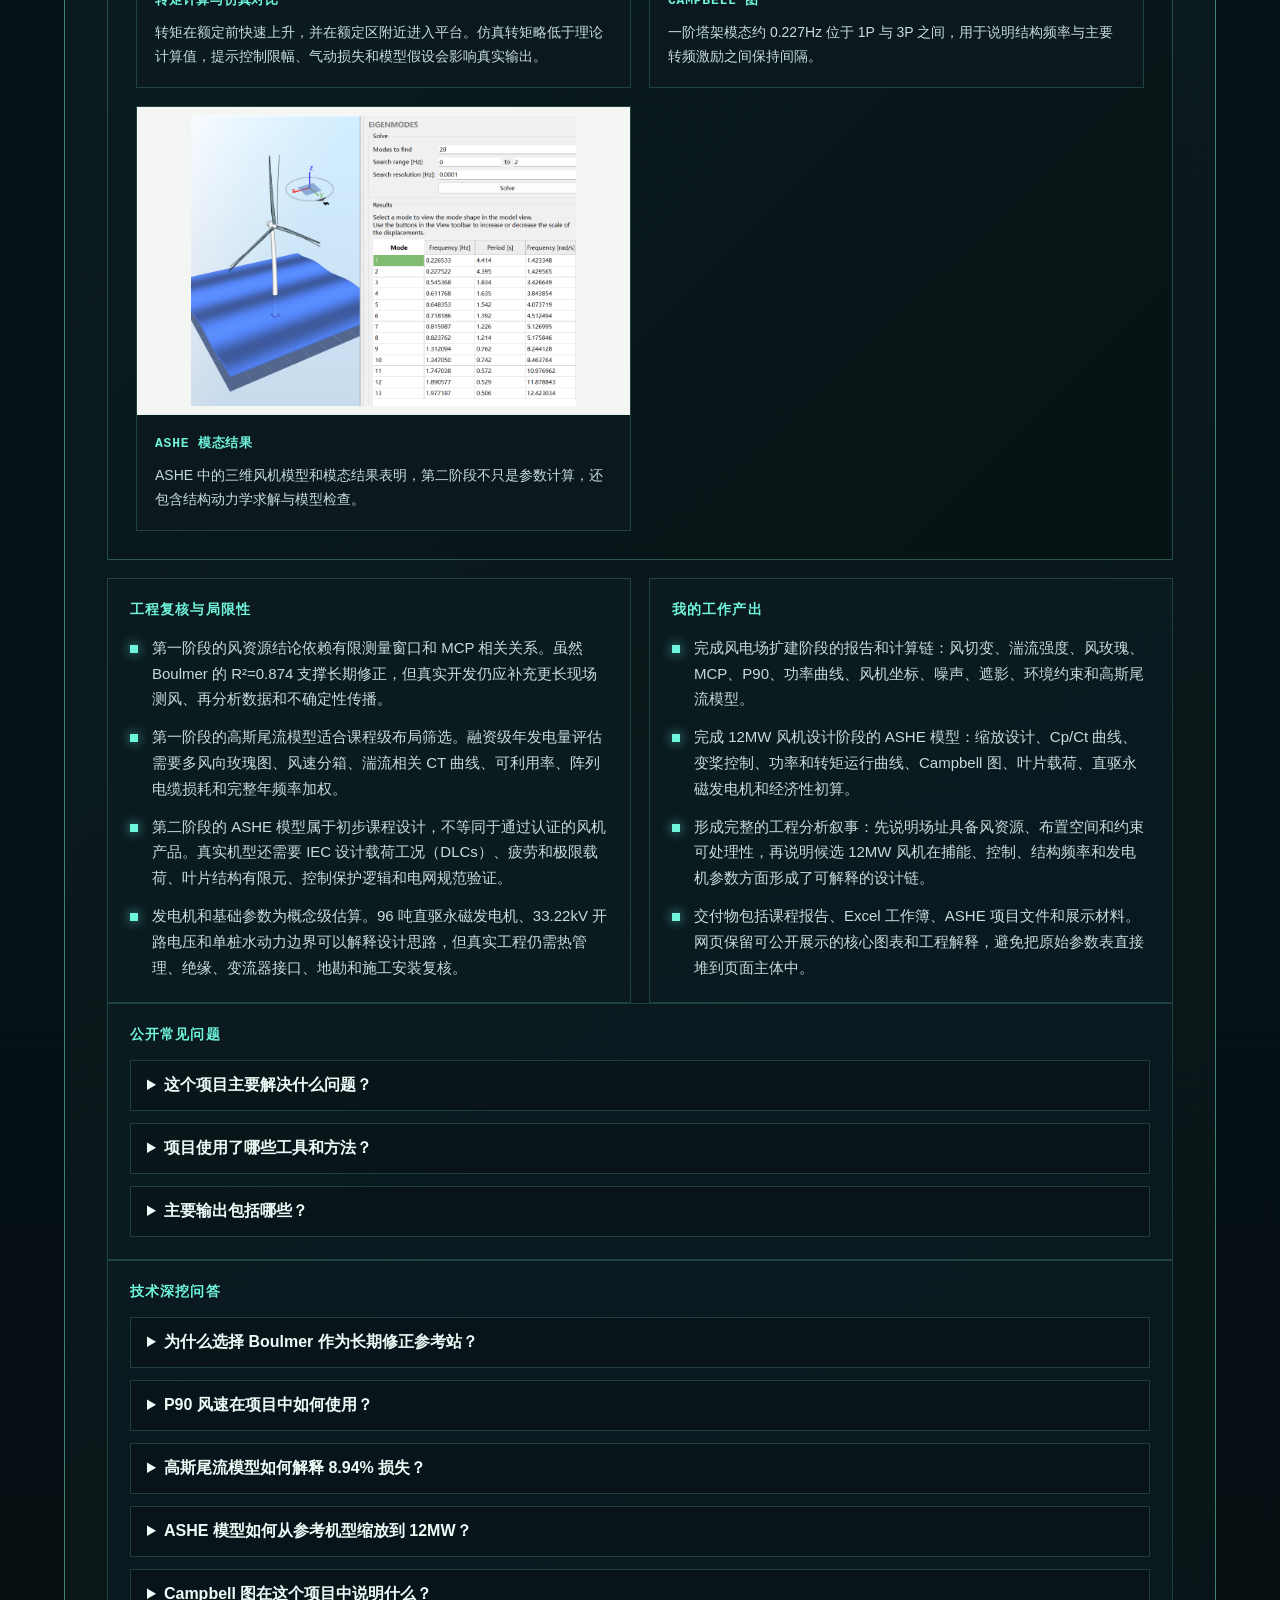
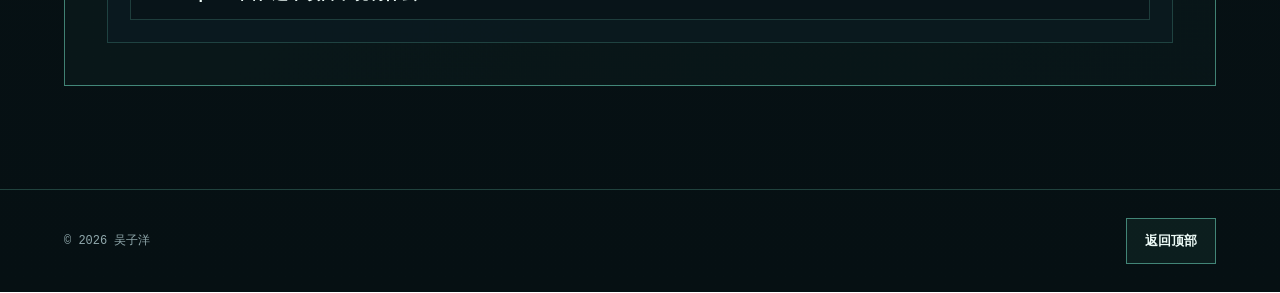
==== commit b53b0f0f: "separate wind visual production notes" ====
--- a/projects/blyth-offshore-wind-farm-extension.html
+++ b/projects/blyth-offshore-wind-farm-extension.html
@@ -300,33 +300,6 @@
             </section>
           </div>
 
-          <section class="case-panel section-anchor" id="section-visual-plan">
-            <h4><span class="lang lang-zh">展示素材使用建议</span><span class="lang lang-en">Visual Asset Plan</span></h4>
-            <div class="project-output-grid">
-              <div class="output-card">
-                <h5><span class="lang lang-zh">项目头图与卡片缩略图</span><span class="lang lang-en">Hero and Thumbnail</span></h5>
-                <p>
-                  <span class="lang lang-zh">优先使用风电场扩建布置图。该图缩小后仍能看清既有机组、新增机组和空间关系，适合作为项目列表页的视觉入口。</span>
-                  <span class="lang lang-en">Use the extension layout map first. It remains legible at thumbnail size and clearly shows existing turbines, proposed turbines and spatial relationships.</span>
-                </p>
-              </div>
-              <div class="output-card">
-                <h5><span class="lang lang-zh">核心结果图</span><span class="lang lang-en">Selected Output Figures</span></h5>
-                <p>
-                  <span class="lang lang-zh">详情页主体保留风资源摘要、高斯尾流有效风速图、ASHE 控制响应和 Campbell 图。它们分别对应资源判断、布局影响、控制响应和结构频率检查。</span>
-                  <span class="lang lang-en">Keep the wind-resource summary, Gaussian wake effective-speed plot, ASHE controller response and Campbell diagram in the main detail page, as they map to resource judgement, layout impact, control response and structural-frequency checks.</span>
-                </p>
-              </div>
-              <div class="output-card">
-                <h5><span class="lang lang-zh">技术补充图</span><span class="lang lang-en">Technical Supporting Figures</span></h5>
-                <p>
-                  <span class="lang lang-zh">转速、转矩和模态结果适合放在技术展开区，用于补充解释模型校核过程。PPT 标题页含姓名和学号，不建议直接作为公开截图使用。</span>
-                  <span class="lang lang-en">Rotor-speed, torque and eigenmode figures work better in the technical expansion area. PPT title slides include name and student number, so they should not be used directly as public screenshots.</span>
-                </p>
-              </div>
-            </div>
-          </section>
-
           <section class="case-panel section-anchor" id="section-public-faq">
             <h4><span class="lang lang-zh">公开常见问题</span><span class="lang lang-en">Public FAQ</span></h4>
             <div class="qa-grid">
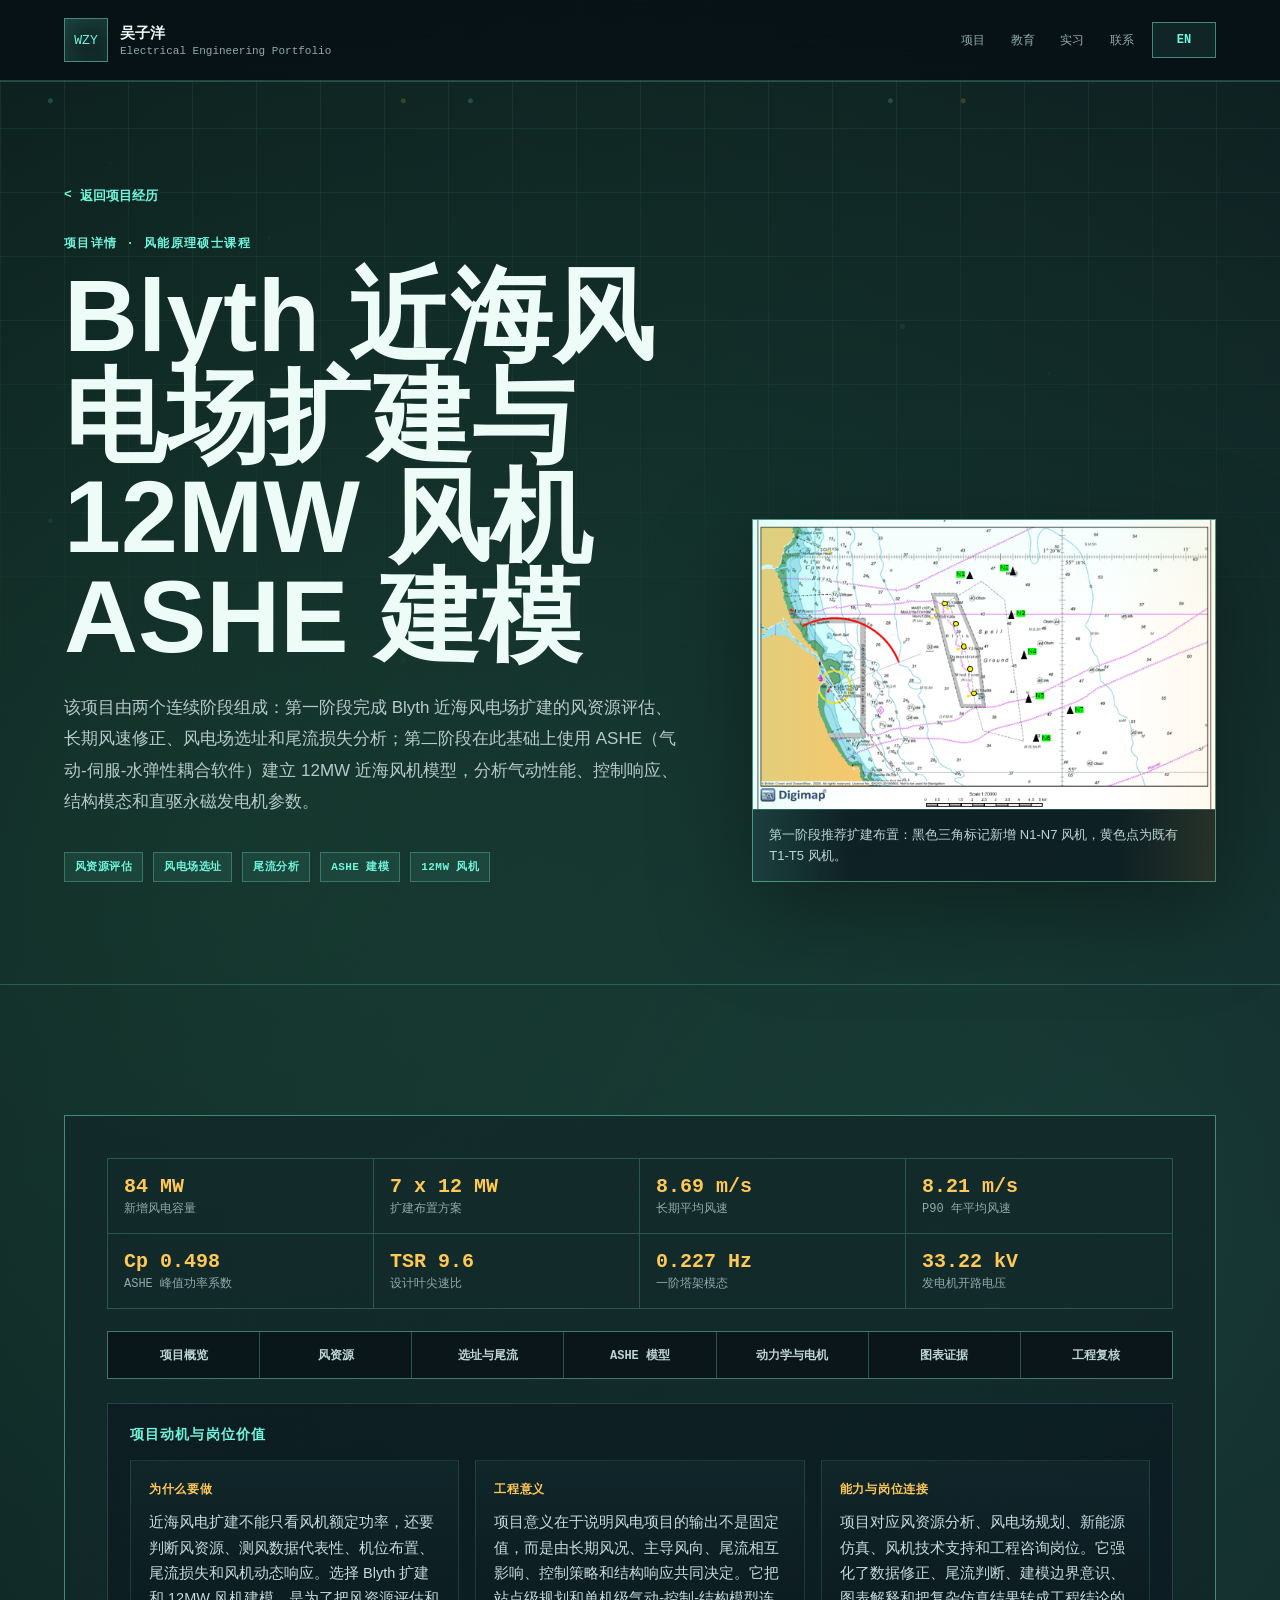
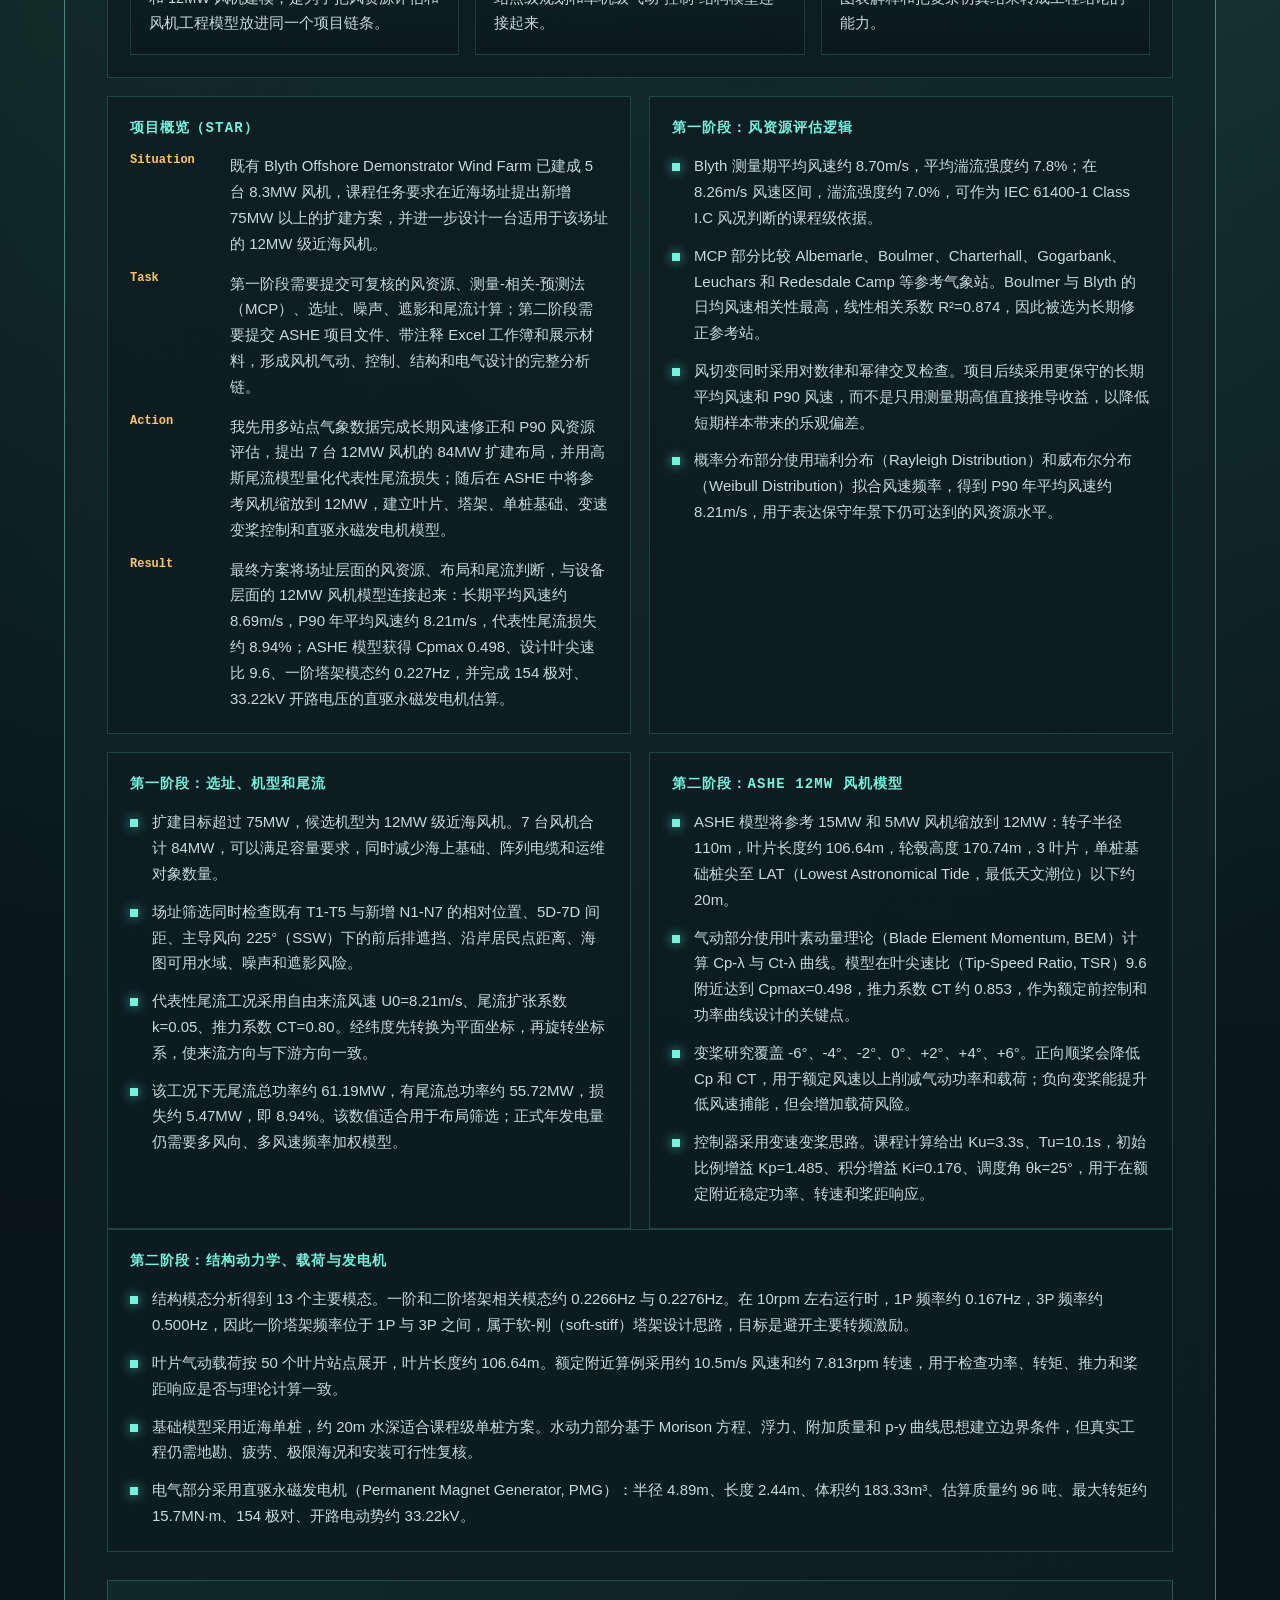
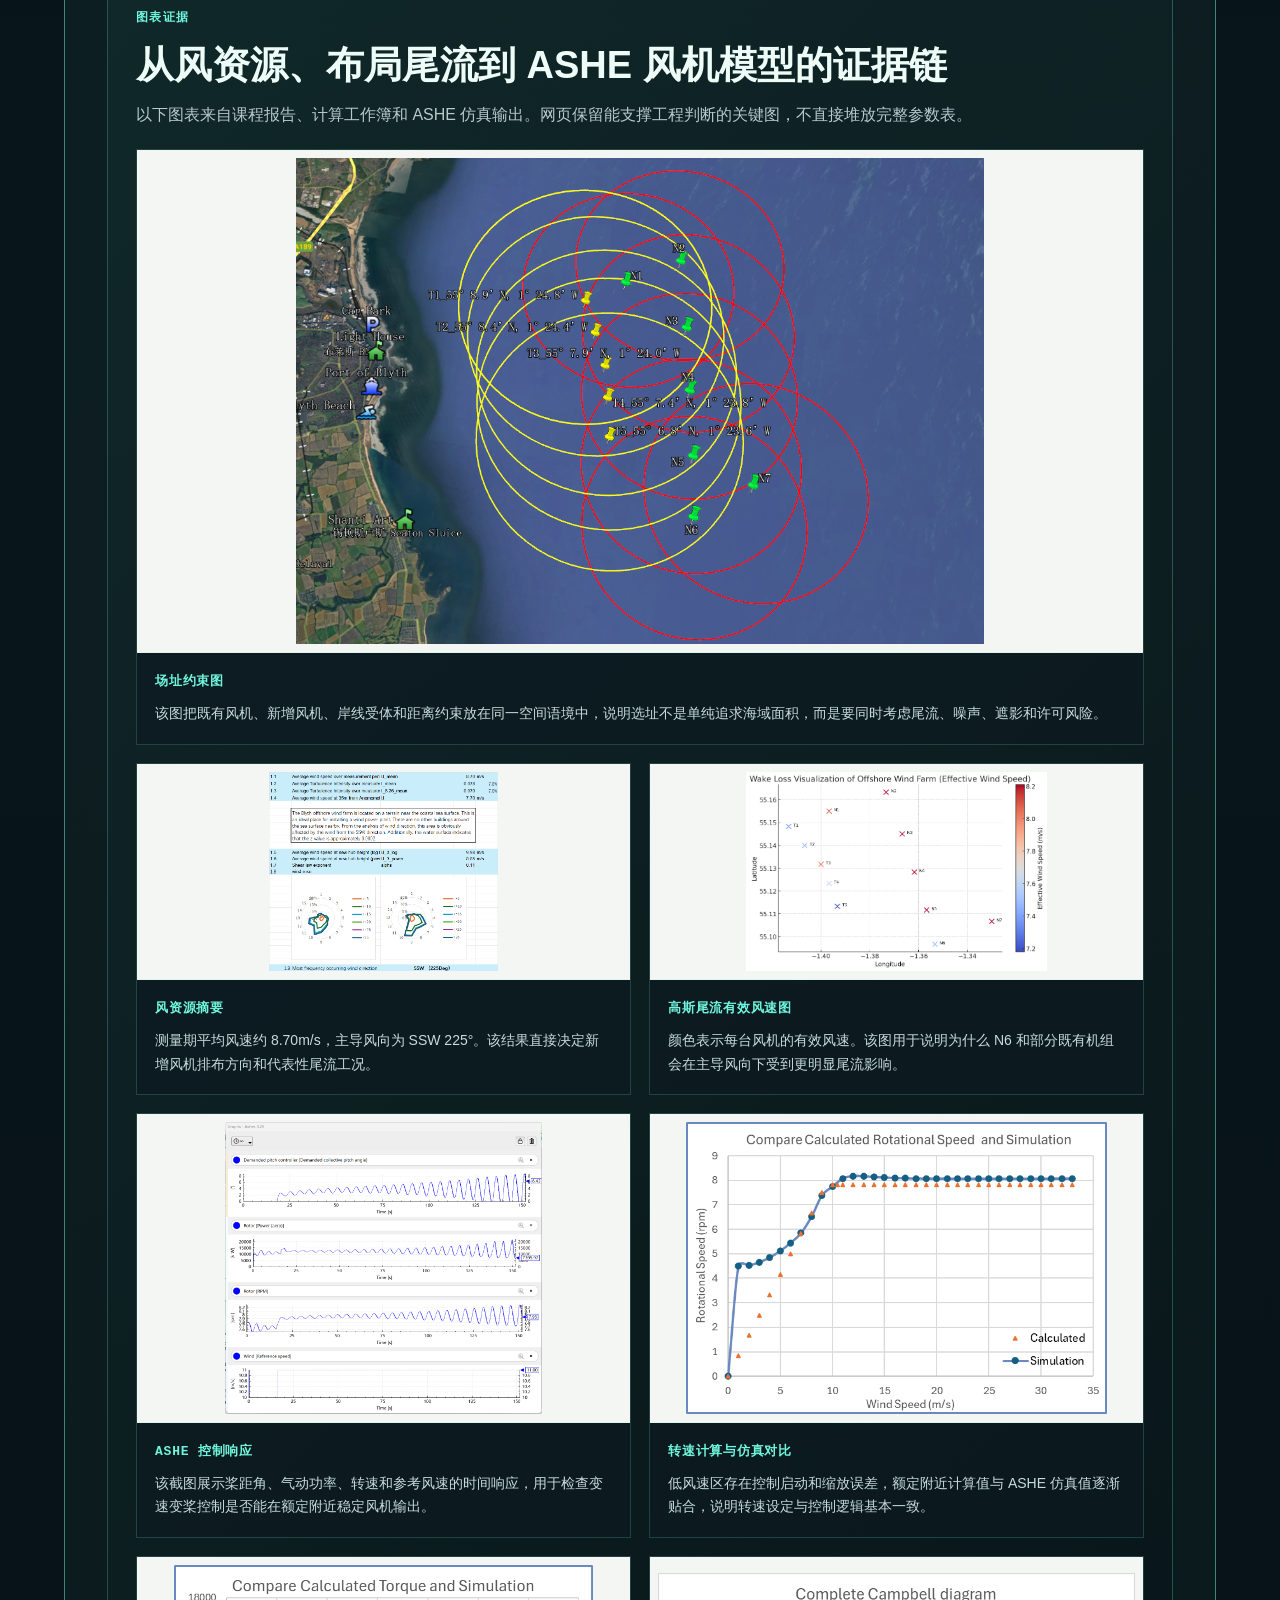
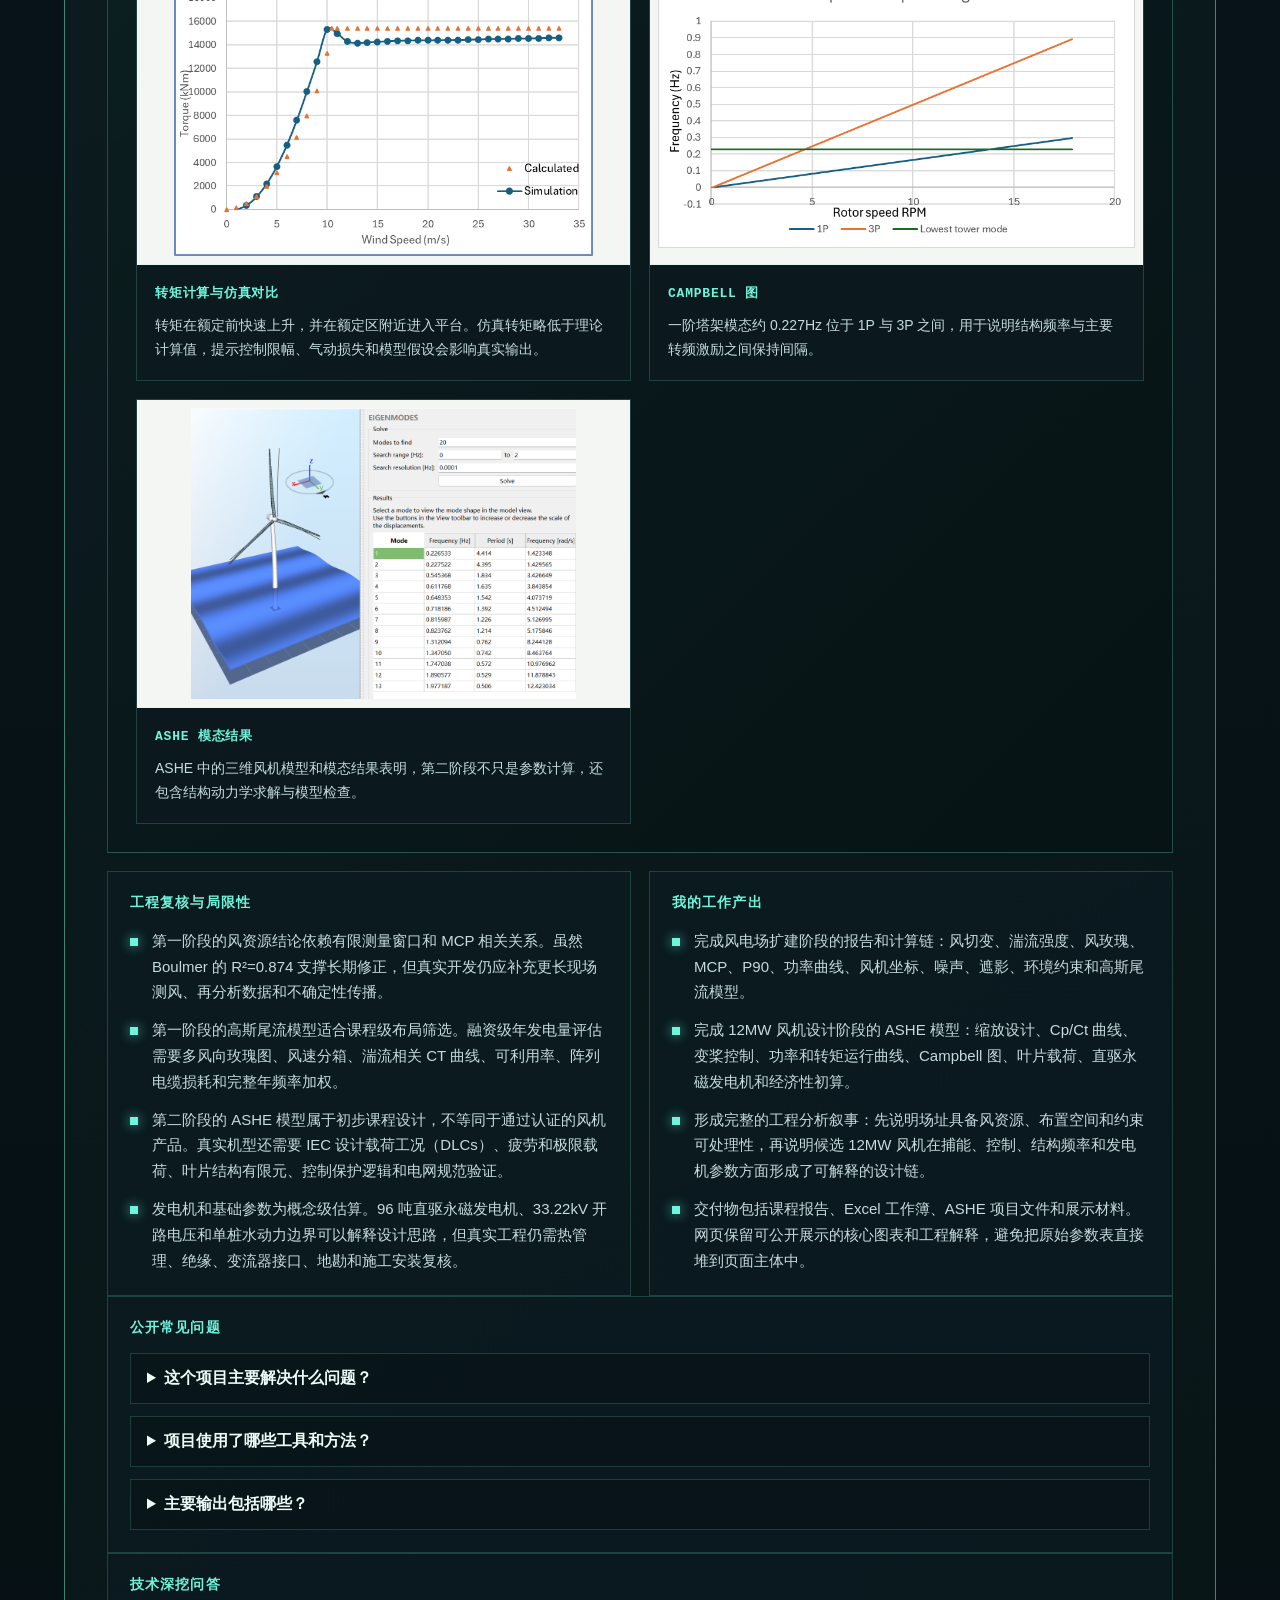
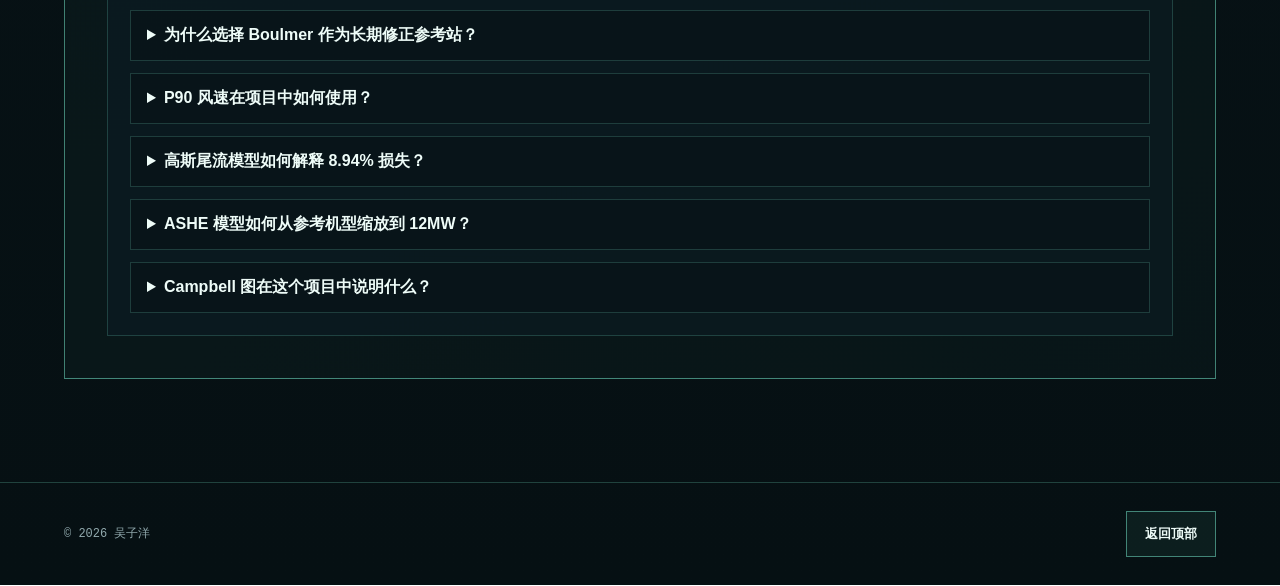
==== commit 6c73a571: "Add project motivation and role value sections" ====
--- a/projects/blyth-offshore-wind-farm-extension.html
+++ b/projects/blyth-offshore-wind-farm-extension.html
@@ -81,7 +81,7 @@
         </div>
 
         <figure class="brief-hero-media">
-          <img src="../assets/projects/wind-blyth-layout-map.png" alt="Blyth offshore wind farm extension layout map" />
+          <img src="../assets/projects/wind-detail-01-blyth-layout-map.png" alt="Blyth offshore wind farm extension layout map" />
           <figcaption>
             <span class="lang lang-zh">第一阶段推荐扩建布置：黑色三角标记新增 N1-N7 风机，黄色点为既有 T1-T5 风机。</span>
             <span class="lang lang-en">Stage 1 recommended extension layout: black triangles mark new N1-N7 turbines and yellow points show existing T1-T5 turbines.</span>
@@ -111,6 +111,24 @@
             <a href="#section-evidence"><span class="lang lang-zh">图表证据</span><span class="lang lang-en">Evidence</span></a>
             <a href="#section-review"><span class="lang lang-zh">工程复核</span><span class="lang lang-en">Review</span></a>
           </nav>
+
+          <section class="case-panel case-wide section-anchor project-rationale">
+            <h4><span class="lang lang-zh">项目动机与岗位价值</span><span class="lang lang-en">Project Motivation and Role Value</span></h4>
+            <div class="rationale-grid">
+              <article>
+                <strong><span class="lang lang-zh">为什么要做</span><span class="lang lang-en">Why this project</span></strong>
+                <p><span class="lang lang-zh">近海风电扩建不能只看风机额定功率，还要判断风资源、测风数据代表性、机位布置、尾流损失和风机动态响应。选择 Blyth 扩建和 12MW 风机建模，是为了把风资源评估和风机工程模型放进同一个项目链条。</span><span class="lang lang-en">Offshore wind expansion cannot be assessed by rated turbine power alone; wind resource, measurement representativeness, turbine layout, wake loss and turbine dynamics all matter. The Blyth extension and 12MW turbine model link resource assessment with turbine engineering modelling.</span></p>
+              </article>
+              <article>
+                <strong><span class="lang lang-zh">工程意义</span><span class="lang lang-en">Engineering meaning</span></strong>
+                <p><span class="lang lang-zh">项目意义在于说明风电项目的输出不是固定值，而是由长期风况、主导风向、尾流相互影响、控制策略和结构响应共同决定。它把站点级规划和单机级气动-控制-结构模型连接起来。</span><span class="lang lang-en">The meaning is that wind-farm output is not fixed; it depends on long-term wind conditions, prevailing direction, wake interaction, control strategy and structural response. The project connects site-level planning with turbine-level aero-control-structural modelling.</span></p>
+              </article>
+              <article>
+                <strong><span class="lang lang-zh">能力与岗位连接</span><span class="lang lang-en">Ability and role connection</span></strong>
+                <p><span class="lang lang-zh">项目对应风资源分析、风电场规划、新能源仿真、风机技术支持和工程咨询岗位。它强化了数据修正、尾流判断、建模边界意识、图表解释和把复杂仿真结果转成工程结论的能力。</span><span class="lang lang-en">The project maps to wind-resource analysis, wind-farm planning, renewable simulation, turbine technical support and engineering consulting. It strengthens data correction, wake interpretation, modelling-boundary awareness, visual explanation and converting simulation outputs into engineering conclusions.</span></p>
+              </article>
+            </div>
+          </section>
 
           <div class="case-grid" id="section-overview">
             <section class="case-panel section-anchor">
@@ -205,7 +223,7 @@
 
             <div class="project-visual-grid">
               <figure class="project-visual-card project-visual-card-wide">
-                <img src="../assets/projects/wind-blyth-satellite-constraints.png" alt="Satellite constraint map for Blyth offshore wind farm extension" />
+                <img src="../assets/projects/wind-detail-02-satellite-constraints.png" alt="Satellite constraint map for Blyth offshore wind farm extension" />
                 <figcaption>
                   <strong><span class="lang lang-zh">场址约束图</span><span class="lang lang-en">Site Constraint Map</span></strong>
                   <span class="lang lang-zh">该图把既有风机、新增风机、岸线受体和距离约束放在同一空间语境中，说明选址不是单纯追求海域面积，而是要同时考虑尾流、噪声、遮影和许可风险。</span>
@@ -214,7 +232,7 @@
               </figure>
 
               <figure class="project-visual-card project-visual-card-compact">
-                <img src="../assets/projects/wind-resource-summary.png" alt="Wind resource summary with wind rose and SSW prevailing direction" />
+                <img src="../assets/projects/wind-detail-03-resource-summary.png" alt="Wind resource summary with wind rose and SSW prevailing direction" />
                 <figcaption>
                   <strong><span class="lang lang-zh">风资源摘要</span><span class="lang lang-en">Wind Resource Summary</span></strong>
                   <span class="lang lang-zh">测量期平均风速约 8.70m/s，主导风向为 SSW 225°。该结果直接决定新增风机排布方向和代表性尾流工况。</span>
@@ -223,7 +241,7 @@
               </figure>
 
               <figure class="project-visual-card project-visual-card-compact">
-                <img src="../assets/projects/wind-wake-visualization.png" alt="Gaussian wake model visualization of effective wind speed" />
+                <img src="../assets/projects/wind-detail-04-gaussian-wake-visualization.png" alt="Gaussian wake model visualization of effective wind speed" />
                 <figcaption>
                   <strong><span class="lang lang-zh">高斯尾流有效风速图</span><span class="lang lang-en">Gaussian Wake Effective-Speed Plot</span></strong>
                   <span class="lang lang-zh">颜色表示每台风机的有效风速。该图用于说明为什么 N6 和部分既有机组会在主导风向下受到更明显尾流影响。</span>
@@ -232,7 +250,7 @@
               </figure>
 
               <figure class="project-visual-card">
-                <img src="../assets/projects/wind-ashe-controller-response.png" alt="ASHE controller response for pitch, power, rotor speed and wind speed" />
+                <img src="../assets/projects/wind-detail-05-ashe-controller-response.png" alt="ASHE controller response for pitch, power, rotor speed and wind speed" />
                 <figcaption>
                   <strong><span class="lang lang-zh">ASHE 控制响应</span><span class="lang lang-en">ASHE Controller Response</span></strong>
                   <span class="lang lang-zh">该截图展示桨距角、气动功率、转速和参考风速的时间响应，用于检查变速变桨控制是否能在额定附近稳定风机输出。</span>
@@ -241,7 +259,7 @@
               </figure>
 
               <figure class="project-visual-card">
-                <img src="../assets/projects/wind-ashe-rotor-speed.png" alt="Calculated and simulated rotor speed comparison" />
+                <img src="../assets/projects/wind-detail-06-ashe-rotor-speed-validation.png" alt="Calculated and simulated rotor speed comparison" />
                 <figcaption>
                   <strong><span class="lang lang-zh">转速计算与仿真对比</span><span class="lang lang-en">Rotor-Speed Validation</span></strong>
                   <span class="lang lang-zh">低风速区存在控制启动和缩放误差，额定附近计算值与 ASHE 仿真值逐渐贴合，说明转速设定与控制逻辑基本一致。</span>
@@ -250,7 +268,7 @@
               </figure>
 
               <figure class="project-visual-card">
-                <img src="../assets/projects/wind-ashe-torque.png" alt="Calculated and simulated torque comparison" />
+                <img src="../assets/projects/wind-detail-07-ashe-torque-validation.png" alt="Calculated and simulated torque comparison" />
                 <figcaption>
                   <strong><span class="lang lang-zh">转矩计算与仿真对比</span><span class="lang lang-en">Torque Validation</span></strong>
                   <span class="lang lang-zh">转矩在额定前快速上升，并在额定区附近进入平台。仿真转矩略低于理论计算值，提示控制限幅、气动损失和模型假设会影响真实输出。</span>
@@ -259,7 +277,7 @@
               </figure>
 
               <figure class="project-visual-card">
-                <img src="../assets/projects/wind-ashe-campbell.png" alt="Campbell diagram for ASHE turbine model" />
+                <img src="../assets/projects/wind-detail-08-ashe-campbell-diagram.png" alt="Campbell diagram for ASHE turbine model" />
                 <figcaption>
                   <strong><span class="lang lang-zh">Campbell 图</span><span class="lang lang-en">Campbell Diagram</span></strong>
                   <span class="lang lang-zh">一阶塔架模态约 0.227Hz 位于 1P 与 3P 之间，用于说明结构频率与主要转频激励之间保持间隔。</span>
@@ -268,7 +286,7 @@
               </figure>
 
               <figure class="project-visual-card">
-                <img src="../assets/projects/wind-ashe-eigenmodes.png" alt="ASHE turbine model and eigenmode results" />
+                <img src="../assets/projects/wind-detail-09-ashe-eigenmode-results.png" alt="ASHE turbine model and eigenmode results" />
                 <figcaption>
                   <strong><span class="lang lang-zh">ASHE 模态结果</span><span class="lang lang-en">ASHE Eigenmode Results</span></strong>
                   <span class="lang lang-zh">ASHE 中的三维风机模型和模态结果表明，第二阶段不只是参数计算，还包含结构动力学求解与模型检查。</span>
--- a/styles.css
+++ b/styles.css
@@ -27,6 +27,7 @@
 body {
   margin: 0;
   min-width: 320px;
+  overflow-x: hidden;
   color: var(--text);
   background:
     radial-gradient(circle at 18% 12%, rgba(73, 209, 124, 0.15), transparent 32%),
@@ -51,10 +52,25 @@
   z-index: -1;
   pointer-events: none;
   background-image:
+    radial-gradient(circle at 12% 24%, rgba(112, 245, 221, 0.22) 0 2px, transparent 3px),
+    radial-gradient(circle at 72% 18%, rgba(255, 200, 87, 0.2) 0 2px, transparent 3px),
+    radial-gradient(circle at 88% 68%, rgba(73, 209, 124, 0.18) 0 2px, transparent 3px),
     linear-gradient(rgba(126, 247, 215, 0.08) 1px, transparent 1px),
     linear-gradient(90deg, rgba(126, 247, 215, 0.08) 1px, transparent 1px);
-  background-size: 64px 64px;
+  background-size: 420px 420px, 560px 560px, 480px 480px, 64px 64px, 64px 64px;
   mask-image: linear-gradient(to bottom, black, transparent 86%);
+}
+
+.page-grid::before {
+  content: "";
+  position: absolute;
+  inset: 0;
+  opacity: 0.22;
+  background:
+    linear-gradient(90deg, transparent 0 10%, rgba(126, 247, 215, 0.38) 10% 10.2%, transparent 10.2% 100%) 8% 18% / 360px 2px no-repeat,
+    linear-gradient(0deg, transparent 0 45%, rgba(126, 247, 215, 0.28) 45% 46%, transparent 46% 100%) 21% 15% / 2px 260px no-repeat,
+    linear-gradient(90deg, transparent 0 35%, rgba(255, 200, 87, 0.28) 35% 35.2%, transparent 35.2% 100%) 68% 34% / 420px 2px no-repeat,
+    linear-gradient(0deg, transparent 0 35%, rgba(112, 245, 221, 0.32) 35% 36%, transparent 36% 100%) 82% 30% / 2px 300px no-repeat;
 }
 
 .site-header {
@@ -174,6 +190,11 @@
   padding: clamp(58px, 8vw, 112px) clamp(18px, 5vw, 72px);
 }
 
+.home-page .hero {
+  max-width: 1360px;
+  margin: 0 auto;
+}
+
 .hero-copy {
   max-width: 940px;
 }
@@ -190,11 +211,34 @@
   text-transform: uppercase;
 }
 
+.electric-symbols {
+  display: flex;
+  flex-wrap: wrap;
+  gap: 10px;
+  margin: 18px 0 10px;
+}
+
+.electric-symbols span {
+  display: inline-grid;
+  width: 38px;
+  height: 38px;
+  place-items: center;
+  border: 1px solid rgba(126, 247, 215, 0.24);
+  color: #bffcf0;
+  background:
+    radial-gradient(circle at 50% 50%, rgba(112, 245, 221, 0.12), transparent 64%),
+    rgba(12, 27, 34, 0.46);
+  font-family: var(--mono);
+  font-size: 12px;
+  box-shadow: inset 0 0 20px rgba(112, 245, 221, 0.08);
+}
+
 h1,
 h2,
 h3,
 p {
   margin-top: 0;
+  overflow-wrap: anywhere;
 }
 
 h1 {
@@ -203,6 +247,7 @@
   font-size: clamp(48px, 8vw, 104px);
   line-height: 0.98;
   letter-spacing: 0;
+  overflow-wrap: anywhere;
 }
 
 h2 {
@@ -422,6 +467,8 @@
 }
 
 .brief-table-wrap {
+  width: 100%;
+  max-width: 100%;
   overflow-x: auto;
 }
 
@@ -612,17 +659,20 @@
   line-height: 1.76;
 }
 
-.signal-strip {
+.hero-path {
   display: grid;
   grid-template-columns: repeat(3, minmax(0, 1fr));
   max-width: 860px;
   border: 1px solid var(--line);
-  background: rgba(12, 27, 34, 0.58);
-}
-
-.signal-strip span {
+  background:
+    linear-gradient(135deg, rgba(112, 245, 221, 0.1), rgba(12, 27, 34, 0.58)),
+    rgba(12, 27, 34, 0.58);
+}
+
+.hero-path > span {
+  position: relative;
   min-width: 0;
-  padding: 16px;
+  padding: 16px 16px 16px 24px;
   border-right: 1px solid var(--line);
   color: var(--muted);
   font-family: var(--mono);
@@ -630,18 +680,33 @@
   line-height: 1.55;
 }
 
-.signal-strip span:last-child {
+.hero-path > span::before {
+  content: "";
+  position: absolute;
+  top: 22px;
+  left: 10px;
+  width: 6px;
+  height: 6px;
+  border-radius: 50%;
+  background: var(--cyan);
+  box-shadow: 0 0 16px rgba(112, 245, 221, 0.82);
+}
+
+.hero-path > span:last-child {
   border-right: 0;
 }
 
-.signal-strip strong {
+.hero-path strong {
   display: block;
+  margin-bottom: 4px;
   color: var(--amber);
-  font-size: 20px;
+  font-size: 17px;
 }
 
 .hero-console {
   position: relative;
+  width: 100%;
+  max-width: 560px;
   padding: 18px;
   border: 1px solid var(--line-strong);
   background:
@@ -695,6 +760,8 @@
 .portrait-frame {
   position: relative;
   overflow: hidden;
+  max-width: 420px;
+  margin: 0 auto;
   border: 1px solid var(--line);
   background: #dae9e7;
 }
@@ -709,9 +776,9 @@
 .portrait-frame img {
   display: block;
   width: 100%;
-  aspect-ratio: 4 / 5;
+  aspect-ratio: 4 / 4.6;
   object-fit: cover;
-  object-position: center top;
+  object-position: center 12%;
 }
 
 .console-data {
@@ -761,9 +828,64 @@
   margin-bottom: 34px;
 }
 
+.home-page .section-heading-split {
+  display: flex;
+  align-items: flex-end;
+  justify-content: space-between;
+  gap: clamp(18px, 4vw, 60px);
+  max-width: 1240px;
+  margin-right: auto;
+  margin-left: auto;
+}
+
+.section-summary {
+  max-width: 460px;
+  margin: 0;
+  color: #a9bfc2;
+  font-size: 16px;
+  line-height: 1.75;
+}
+
 .project-stack {
   display: grid;
+  gap: 28px;
+}
+
+.home-page .project-stack,
+.home-page .timeline,
+.home-page .skills-grid,
+.home-page .skills-loop,
+.home-page .workflow-grid {
+  max-width: 1240px;
+  margin-right: auto;
+  margin-left: auto;
+}
+
+.project-group {
+  display: grid;
+  gap: 16px;
+}
+
+.project-group-head {
+  display: flex;
+  align-items: flex-end;
+  justify-content: space-between;
   gap: 20px;
+  padding: 6px 2px 0;
+}
+
+.project-group-head h3 {
+  margin: 0;
+  color: #f4fbf8;
+  font-size: clamp(20px, 2.1vw, 26px);
+}
+
+.project-group-head p {
+  max-width: 560px;
+  margin: 0;
+  color: #a9bfc2;
+  font-size: 15px;
+  line-height: 1.7;
 }
 
 .project-feature,
@@ -771,12 +893,19 @@
 .skill-block {
   border: 1px solid var(--line);
   background: var(--panel);
+  border-radius: 8px;
   box-shadow: 0 18px 70px rgba(0, 0, 0, 0.18);
+  overflow: hidden;
 }
 
 .project-feature {
   display: grid;
   grid-template-columns: minmax(280px, 0.82fr) minmax(0, 1.18fr);
+  min-height: 430px;
+  transition:
+    border-color 180ms ease,
+    box-shadow 180ms ease,
+    transform 180ms ease;
 }
 
 .project-feature img,
@@ -791,13 +920,51 @@
 
 .project-content,
 .project-card {
+  min-width: 0;
   padding: clamp(22px, 4vw, 42px);
 }
 
 .project-grid {
   display: grid;
-  grid-template-columns: repeat(2, minmax(0, 1fr));
+  grid-template-columns: repeat(auto-fit, minmax(290px, 1fr));
   gap: 20px;
+}
+
+.project-card {
+  display: flex;
+  min-height: 100%;
+  flex-direction: column;
+  transition:
+    border-color 180ms ease,
+    box-shadow 180ms ease,
+    transform 180ms ease;
+}
+
+.project-card:hover,
+.project-feature:hover {
+  border-color: rgba(126, 247, 215, 0.46);
+  box-shadow: 0 24px 90px rgba(0, 0, 0, 0.28);
+  transform: translateY(-2px);
+}
+
+.project-card h3 {
+  font-size: 20px;
+}
+
+.project-card p {
+  font-size: 15.5px;
+  line-height: 1.75;
+  overflow-wrap: anywhere;
+}
+
+.project-content p,
+.metric-list li,
+.project-group-head p {
+  overflow-wrap: anywhere;
+}
+
+.project-card .case-link {
+  margin-top: auto;
 }
 
 .project-card img {
@@ -805,7 +972,7 @@
   min-height: 0;
   margin: calc(clamp(22px, 4vw, 42px) * -1) calc(clamp(22px, 4vw, 42px) * -1) 24px;
   width: calc(100% + clamp(44px, 8vw, 84px));
-  aspect-ratio: 16 / 8;
+  aspect-ratio: 16 / 9;
   border-bottom: 1px solid var(--line);
 }
 
@@ -842,6 +1009,7 @@
 }
 
 .case-study {
+  overflow: hidden;
   margin-top: 28px;
   border: 1px solid var(--line-strong);
   background:
@@ -1003,6 +1171,40 @@
   font-size: 14px;
   letter-spacing: 0.08em;
   text-transform: uppercase;
+}
+
+.project-rationale {
+  margin-top: 18px;
+}
+
+.rationale-grid {
+  display: grid;
+  grid-template-columns: repeat(3, minmax(0, 1fr));
+  gap: 16px;
+}
+
+.rationale-grid article {
+  border: 1px solid rgba(126, 247, 215, 0.14);
+  background:
+    linear-gradient(180deg, rgba(112, 245, 221, 0.06), transparent),
+    rgba(7, 16, 21, 0.34);
+  padding: 18px;
+}
+
+.rationale-grid strong {
+  display: inline-flex;
+  margin-bottom: 12px;
+  color: var(--amber);
+  font-family: var(--mono);
+  font-size: 12px;
+  letter-spacing: 0.06em;
+}
+
+.rationale-grid p {
+  margin: 0;
+  color: #c6dbdd;
+  font-size: 14.5px;
+  line-height: 1.74;
 }
 
 .star-list {
@@ -1127,29 +1329,290 @@
   font-weight: 700;
 }
 
+.timeline-meta {
+  display: grid;
+  align-content: start;
+  gap: 14px;
+}
+
+.education-head {
+  display: grid;
+  grid-template-columns: 76px minmax(0, 1fr);
+  gap: 18px;
+  align-items: start;
+}
+
+.education-head img {
+  display: block;
+  width: 68px;
+  height: 68px;
+  padding: 8px;
+  object-fit: contain;
+  border: 1px solid var(--line-strong);
+  background: rgba(238, 245, 241, 0.95);
+  box-shadow: 0 18px 36px rgba(0, 0, 0, 0.18);
+}
+
+.education-tags {
+  display: flex;
+  flex-wrap: wrap;
+  gap: 8px;
+  margin-top: 12px;
+}
+
+.education-tags span {
+  position: relative;
+  overflow: hidden;
+  border: 1px solid rgba(126, 247, 215, 0.24);
+  border-radius: 999px;
+  padding: 7px 11px;
+  color: #e5f7f4;
+  background:
+    linear-gradient(135deg, rgba(112, 245, 221, 0.2), rgba(73, 209, 124, 0.08)),
+    rgba(8, 23, 28, 0.82);
+  font-family: var(--mono);
+  font-size: 11px;
+  line-height: 1.2;
+  box-shadow: inset 0 0 18px rgba(112, 245, 221, 0.06);
+}
+
+.education-tags span:nth-child(3n + 2) {
+  border-color: rgba(255, 196, 87, 0.34);
+  color: #ffe7aa;
+  background:
+    linear-gradient(135deg, rgba(255, 196, 87, 0.2), rgba(112, 245, 221, 0.06)),
+    rgba(22, 20, 11, 0.76);
+}
+
+.education-tags span:nth-child(3n) {
+  border-color: rgba(112, 160, 255, 0.32);
+  color: #d7e3ff;
+  background:
+    linear-gradient(135deg, rgba(112, 160, 255, 0.2), rgba(112, 245, 221, 0.06)),
+    rgba(9, 16, 32, 0.78);
+}
+
+.experience-head {
+  display: grid;
+  grid-template-columns: 82px minmax(0, 1fr);
+  gap: 18px;
+  align-items: center;
+  margin-bottom: 16px;
+}
+
+.company-mark {
+  display: grid;
+  width: 72px;
+  height: 72px;
+  place-items: center;
+  border: 1px solid var(--line-strong);
+  color: var(--cyan);
+  background:
+    radial-gradient(circle at 28% 22%, rgba(112, 245, 221, 0.26), transparent 34%),
+    rgba(7, 16, 21, 0.74);
+  font-family: var(--mono);
+  font-size: 14px;
+  font-weight: 800;
+  box-shadow: inset 0 0 24px rgba(112, 245, 221, 0.08);
+}
+
+.company-mark-crrc {
+  letter-spacing: 0.04em;
+}
+
+.company-mark-chip {
+  font-family: var(--sans);
+  font-size: 13px;
+}
+
+.experience-subtitle {
+  margin-top: 6px;
+  color: var(--muted);
+  font-size: 14px;
+}
+
+.experience-list {
+  display: grid;
+  gap: 12px;
+  margin: 0;
+  padding: 0;
+  list-style: none;
+}
+
+.experience-list li {
+  position: relative;
+  padding-left: 20px;
+  color: #c6dbdd;
+  font-size: 15.5px;
+  line-height: 1.78;
+}
+
+.experience-list li::before {
+  content: "";
+  position: absolute;
+  top: 0.78em;
+  left: 0;
+  width: 7px;
+  height: 7px;
+  border: 1px solid var(--cyan);
+  background: rgba(112, 245, 221, 0.12);
+}
+
+.experience-photo {
+  margin: 0;
+  border: 1px solid rgba(126, 247, 215, 0.14);
+  background: rgba(7, 16, 21, 0.36);
+}
+
+.experience-photo img {
+  display: block;
+  width: 100%;
+  aspect-ratio: 4 / 3;
+  object-fit: cover;
+  object-position: center;
+}
+
+.experience-photo figcaption {
+  margin: 0;
+  padding: 8px 10px 9px;
+  color: var(--muted);
+  font-size: 11.5px;
+  line-height: 1.55;
+  border-top: 1px solid rgba(126, 247, 215, 0.12);
+}
+
 .skills-section {
   background:
     linear-gradient(135deg, rgba(73, 209, 124, 0.08), rgba(112, 245, 221, 0.03)),
     rgba(12, 27, 34, 0.35);
 }
 
-.skills-grid {
-  display: grid;
-  grid-template-columns: repeat(4, minmax(0, 1fr));
+.skills-loop {
+  position: relative;
+  display: grid;
+  grid-template-columns: repeat(3, minmax(0, 1fr));
   gap: 18px;
-}
-
-.skill-block {
-  min-height: 250px;
+  padding: clamp(18px, 3vw, 34px);
+  border: 1px solid rgba(126, 247, 215, 0.16);
+  background:
+    radial-gradient(circle at center, rgba(112, 245, 221, 0.1), transparent 34%),
+    rgba(7, 16, 21, 0.34);
+}
+
+.skills-loop::before {
+  content: "";
+  position: absolute;
+  inset: clamp(32px, 6vw, 78px);
+  border: 1px solid rgba(126, 247, 215, 0.18);
+  border-radius: 50%;
+  pointer-events: none;
+}
+
+.skills-loop::after {
+  content: "";
+  position: absolute;
+  top: 50%;
+  left: 50%;
+  width: min(46vw, 520px);
+  height: min(46vw, 520px);
+  transform: translate(-50%, -50%);
+  border: 1px dashed rgba(255, 200, 87, 0.28);
+  border-radius: 50%;
+  pointer-events: none;
+}
+
+.skills-loop-core,
+.skill-node {
+  position: relative;
+  z-index: 1;
+  min-width: 0;
+}
+
+.skills-loop-core {
+  display: grid;
+  min-height: 220px;
+  place-content: center;
+  border: 1px solid var(--line-strong);
+  background:
+    linear-gradient(145deg, rgba(112, 245, 221, 0.15), rgba(7, 16, 21, 0.86)),
+    var(--panel-solid);
   padding: 24px;
-}
-
-.skill-block span {
+  text-align: center;
+  grid-column: 2;
+  grid-row: 2;
+}
+
+.skills-loop-core > span {
+  color: var(--cyan);
+  font-family: var(--mono);
+  font-size: 12px;
+  font-weight: 700;
+}
+
+.skills-loop-core strong {
+  display: block;
+  margin-top: 12px;
+  color: var(--text);
+  font-size: 22px;
+  line-height: 1.45;
+}
+
+.skill-node {
+  min-height: 220px;
+  border: 1px solid var(--line);
+  background: rgba(12, 27, 34, 0.72);
+  padding: 22px;
+  box-shadow: 0 18px 60px rgba(0, 0, 0, 0.16);
+}
+
+.skill-node > span {
   display: inline-flex;
-  margin-bottom: 42px;
+  margin-bottom: 28px;
   color: var(--cyan);
   font-family: var(--mono);
   font-size: 12px;
+  font-weight: 700;
+}
+
+.skill-node h3 {
+  margin-bottom: 10px;
+  font-size: 19px;
+}
+
+.skill-node p {
+  color: #b8c9cb;
+  font-size: 15px;
+  line-height: 1.72;
+}
+
+.skill-node-1 {
+  grid-column: 1;
+  grid-row: 1;
+}
+
+.skill-node-2 {
+  grid-column: 2;
+  grid-row: 1;
+}
+
+.skill-node-3 {
+  grid-column: 3;
+  grid-row: 1;
+}
+
+.skill-node-4 {
+  grid-column: 3;
+  grid-row: 2;
+}
+
+.skill-node-5 {
+  grid-column: 1;
+  grid-row: 2;
+}
+
+.skill-node-6 {
+  grid-column: 2;
+  grid-row: 3;
 }
 
 .award-timeline {
@@ -1253,6 +1716,15 @@
   color: var(--amber);
   font-family: var(--mono);
   font-size: 12px;
+}
+
+.workflow-step strong {
+  display: inline-flex;
+  margin-bottom: 18px;
+  color: var(--amber);
+  font-family: var(--mono);
+  font-size: 12px;
+  letter-spacing: 0.06em;
 }
 
 .workflow-step p {
@@ -1306,8 +1778,44 @@
     max-width: 560px;
   }
 
+  .home-page .section-heading-split {
+    align-items: flex-start;
+    flex-direction: column;
+  }
+
+  .project-group-head {
+    align-items: flex-start;
+    flex-direction: column;
+  }
+
   .skills-grid {
     grid-template-columns: repeat(2, minmax(0, 1fr));
+  }
+
+  .skills-loop {
+    grid-template-columns: repeat(2, minmax(0, 1fr));
+  }
+
+  .skills-loop::before,
+  .skills-loop::after {
+    display: none;
+  }
+
+  .skills-loop-core,
+  .skill-node,
+  .skill-node-1,
+  .skill-node-2,
+  .skill-node-3,
+  .skill-node-4,
+  .skill-node-5,
+  .skill-node-6 {
+    grid-column: auto;
+    grid-row: auto;
+  }
+
+  .skills-loop-core {
+    grid-column: 1 / -1;
+    min-height: auto;
   }
 }
 
@@ -1332,36 +1840,105 @@
 
   .hero {
     min-height: auto;
+    overflow: hidden;
   }
 
   h1 {
-    font-size: clamp(42px, 14vw, 72px);
-  }
-
-  .signal-strip,
+    max-width: 100%;
+    font-size: clamp(32px, 9vw, 36px);
+    line-height: 1.08;
+    word-break: break-all;
+  }
+
+  h2 {
+    max-width: 8.4em;
+    word-break: break-all;
+  }
+
+  p,
+  li,
+  dd {
+    word-break: break-word;
+  }
+
+  .home-page h1 {
+    max-width: 7.2em;
+  }
+
+  body[data-lang="zh"] h1 .lang-zh,
+  body[data-lang="zh"] h2 .lang-zh {
+    display: block;
+    max-width: 100%;
+    white-space: normal;
+    word-break: break-all;
+  }
+
+  body[data-lang="zh"] p .lang-zh,
+  body[data-lang="zh"] li .lang-zh,
+  body[data-lang="zh"] dd .lang-zh {
+    display: block;
+    max-width: 100%;
+    white-space: normal;
+  }
+
+  .hero-lead {
+    font-size: 16px;
+    line-height: 1.78;
+  }
+
+  .hero-console {
+    max-width: none;
+  }
+
+  .portrait-frame img {
+    aspect-ratio: 4 / 4.4;
+    object-position: center 10%;
+  }
+
+  .hero-path,
   .project-grid,
   .portfolio-card-grid,
   .project-visual-grid,
   .case-grid,
   .case-map,
   .result-emphasis,
+  .rationale-grid,
   .skills-grid,
+  .skills-loop,
   .workflow-grid {
     grid-template-columns: 1fr;
   }
 
-  .signal-strip span {
+  .hero-path > span {
     border-right: 0;
     border-bottom: 1px solid var(--line);
   }
 
-  .signal-strip span:last-child {
+  .hero-path > span:last-child {
     border-bottom: 0;
   }
 
   .timeline-item {
     grid-template-columns: 1fr;
     gap: 10px;
+  }
+
+  .education-head {
+    grid-template-columns: 1fr;
+    gap: 14px;
+  }
+
+  .education-head img {
+    width: 72px;
+    height: 72px;
+  }
+
+  .education-tags {
+    gap: 7px;
+  }
+
+  .experience-photo img {
+    aspect-ratio: 16 / 9;
   }
 
   .award-item,
@@ -1400,6 +1977,10 @@
     gap: 4px;
   }
 
+  .experience-head {
+    grid-template-columns: 1fr;
+  }
+
   .footer {
     align-items: flex-start;
     flex-direction: column;
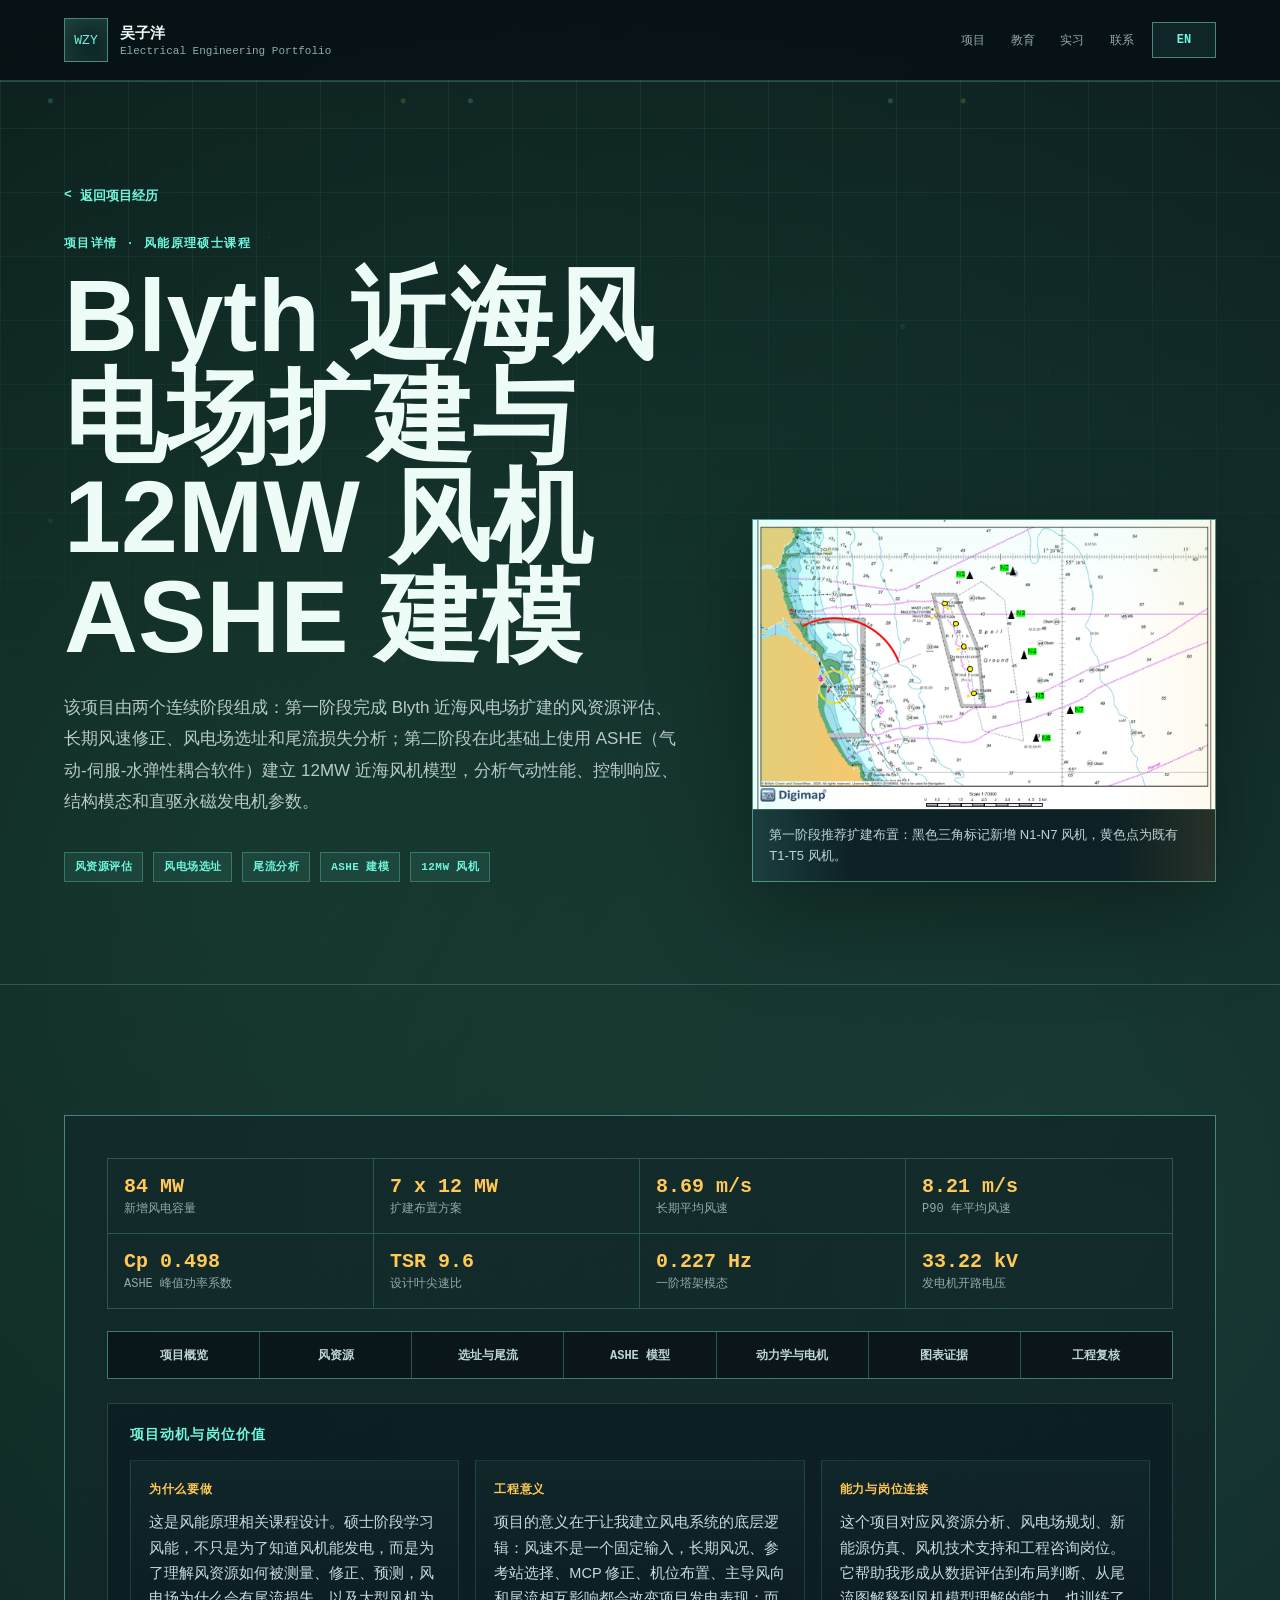
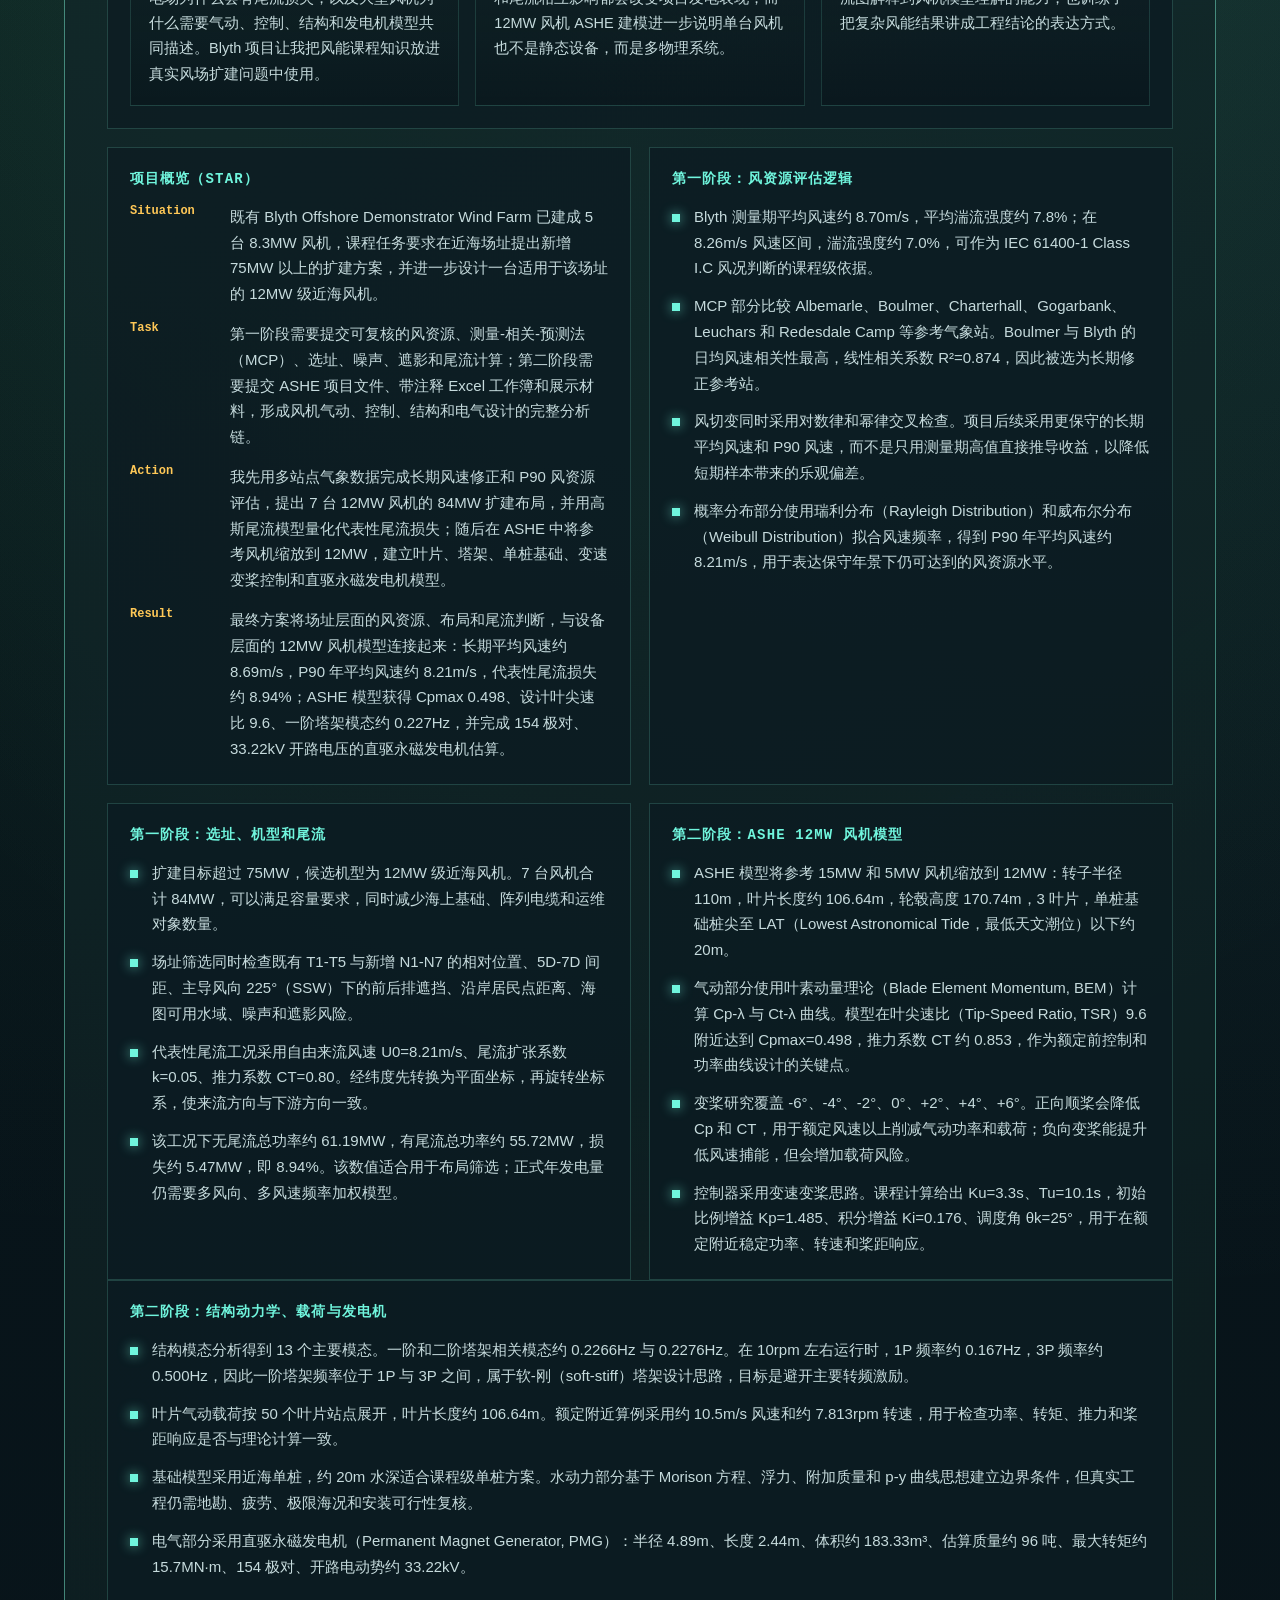
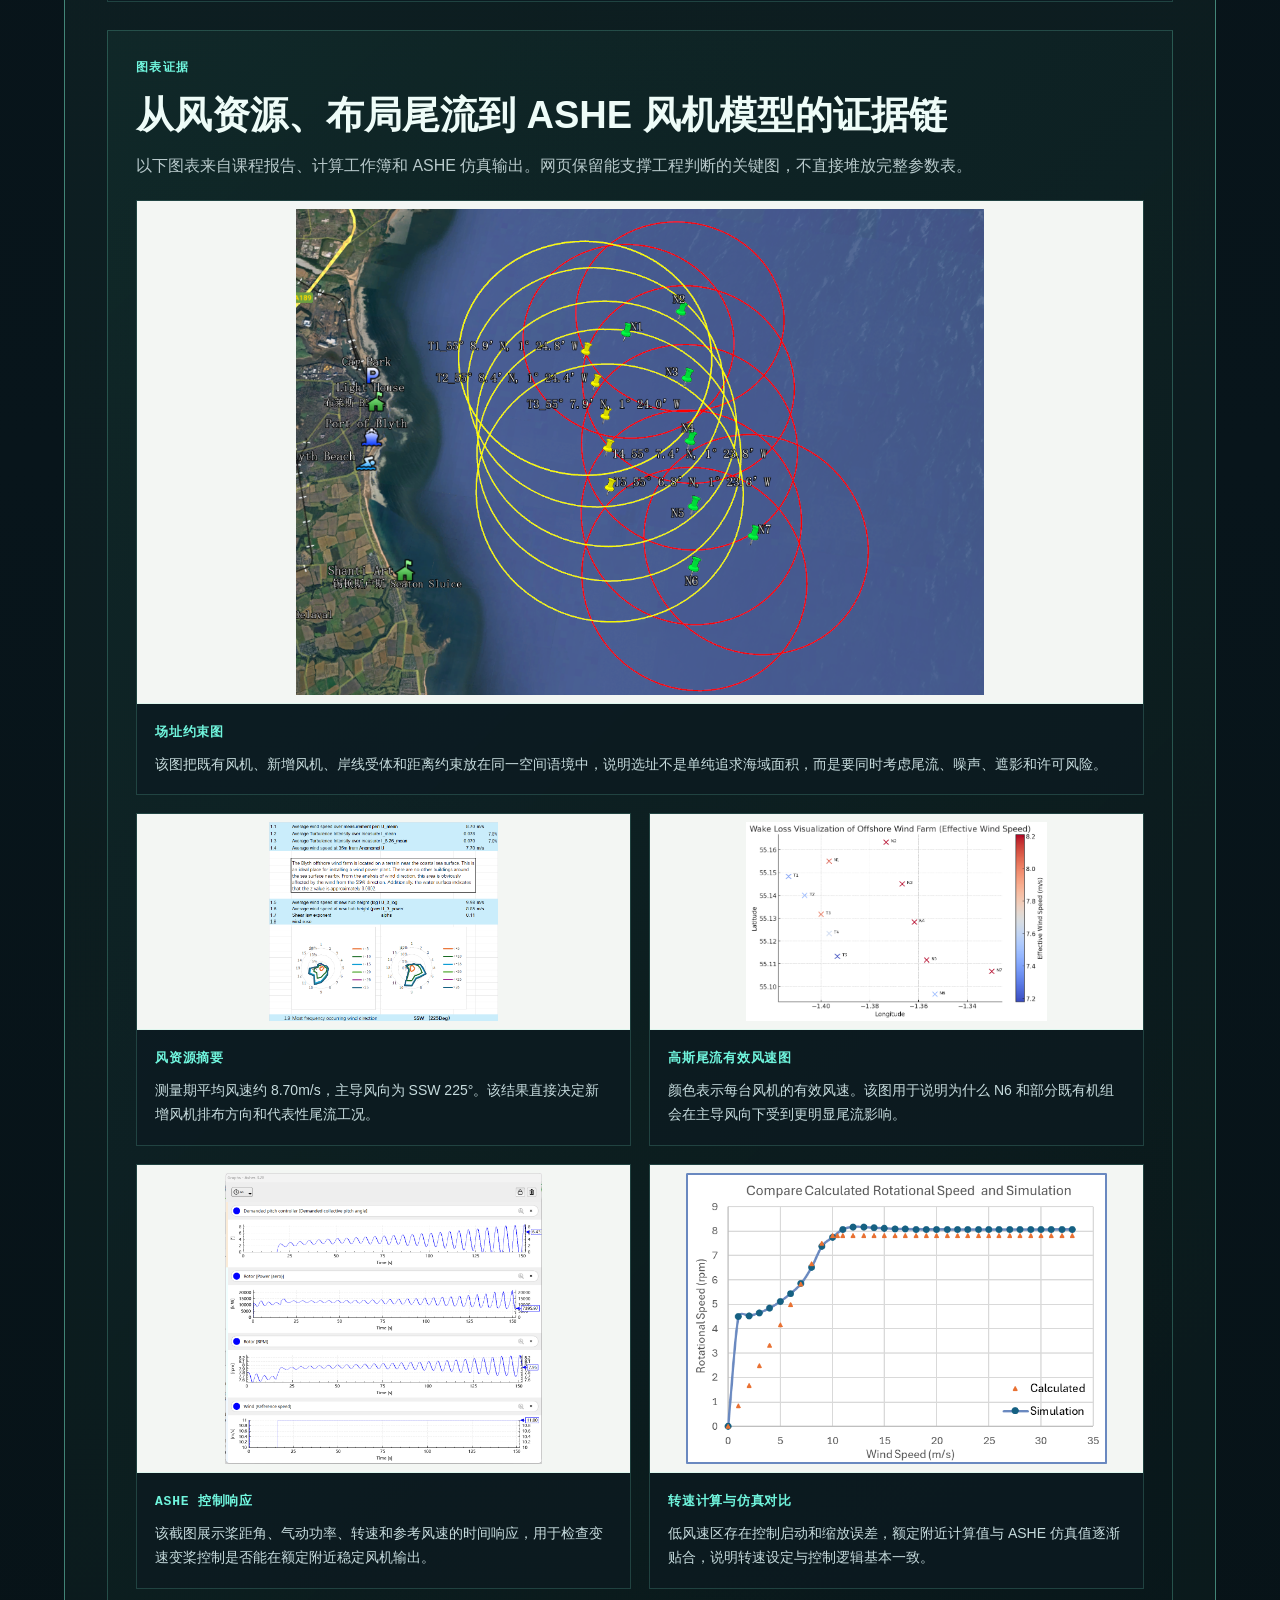
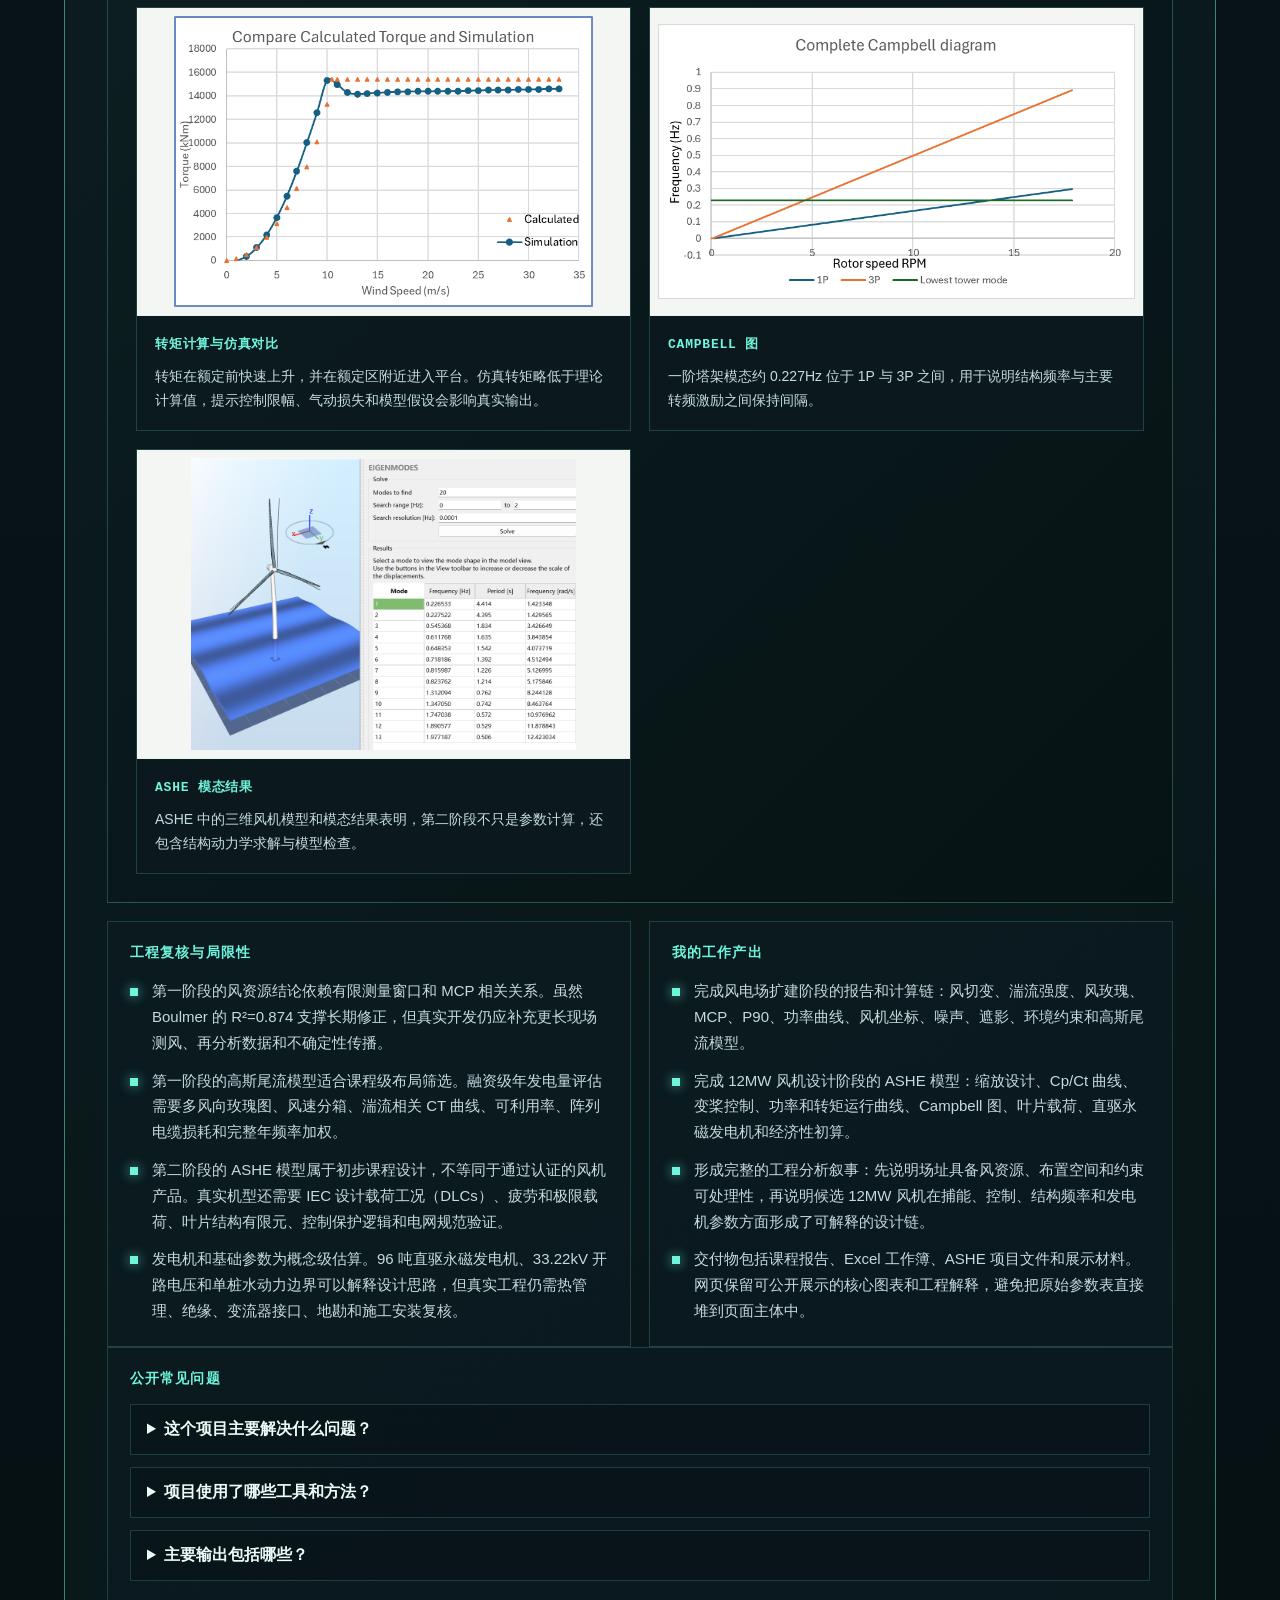
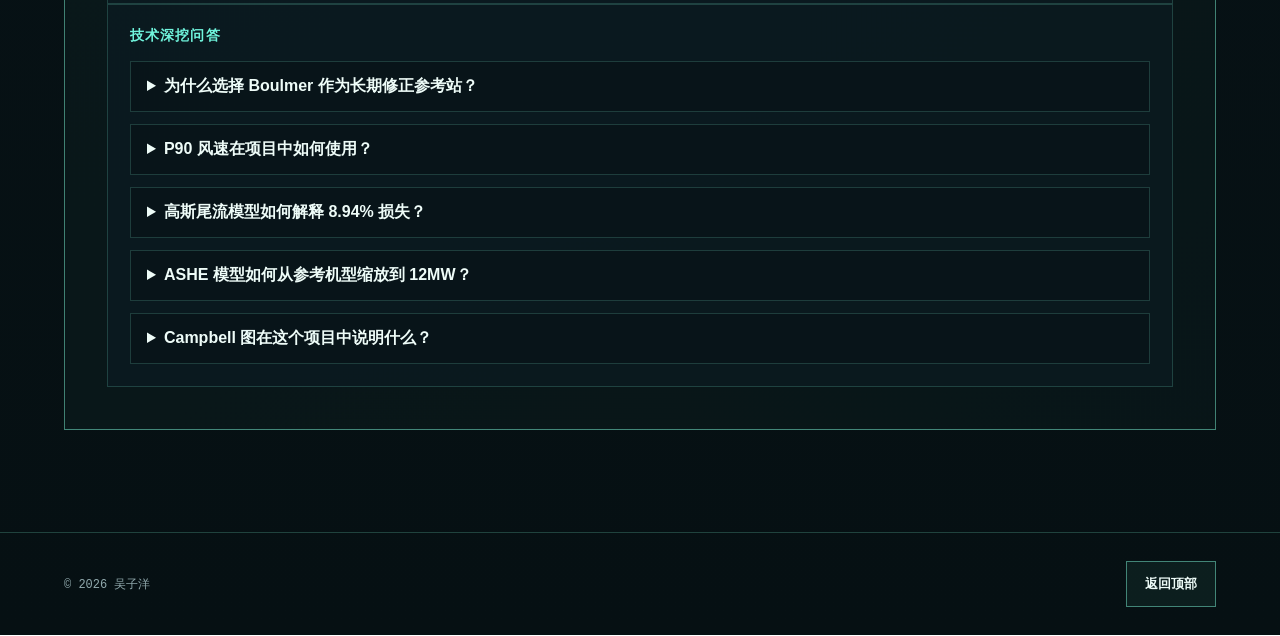
==== commit f2b039f7: "Refine project motivation by learning stage" ====
--- a/projects/blyth-offshore-wind-farm-extension.html
+++ b/projects/blyth-offshore-wind-farm-extension.html
@@ -117,15 +117,15 @@
             <div class="rationale-grid">
               <article>
                 <strong><span class="lang lang-zh">为什么要做</span><span class="lang lang-en">Why this project</span></strong>
-                <p><span class="lang lang-zh">近海风电扩建不能只看风机额定功率，还要判断风资源、测风数据代表性、机位布置、尾流损失和风机动态响应。选择 Blyth 扩建和 12MW 风机建模，是为了把风资源评估和风机工程模型放进同一个项目链条。</span><span class="lang lang-en">Offshore wind expansion cannot be assessed by rated turbine power alone; wind resource, measurement representativeness, turbine layout, wake loss and turbine dynamics all matter. The Blyth extension and 12MW turbine model link resource assessment with turbine engineering modelling.</span></p>
+                <p><span class="lang lang-zh">这是风能原理相关课程设计。硕士阶段学习风能，不只是为了知道风机能发电，而是为了理解风资源如何被测量、修正、预测，风电场为什么会有尾流损失，以及大型风机为什么需要气动、控制、结构和发电机模型共同描述。Blyth 项目让我把风能课程知识放进真实风场扩建问题中使用。</span><span class="lang lang-en">This was a design project from the wind-energy curriculum. At MSc level, studying wind energy meant understanding how wind resource is measured, corrected and predicted, why wake loss occurs, and why large turbines require aerodynamic, control, structural and generator modelling. The Blyth case applied these ideas to a realistic wind-farm extension problem.</span></p>
               </article>
               <article>
                 <strong><span class="lang lang-zh">工程意义</span><span class="lang lang-en">Engineering meaning</span></strong>
-                <p><span class="lang lang-zh">项目意义在于说明风电项目的输出不是固定值，而是由长期风况、主导风向、尾流相互影响、控制策略和结构响应共同决定。它把站点级规划和单机级气动-控制-结构模型连接起来。</span><span class="lang lang-en">The meaning is that wind-farm output is not fixed; it depends on long-term wind conditions, prevailing direction, wake interaction, control strategy and structural response. The project connects site-level planning with turbine-level aero-control-structural modelling.</span></p>
+                <p><span class="lang lang-zh">项目的意义在于让我建立风电系统的底层逻辑：风速不是一个固定输入，长期风况、参考站选择、MCP 修正、机位布置、主导风向和尾流相互影响都会改变项目发电表现；而 12MW 风机 ASHE 建模进一步说明单台风机也不是静态设备，而是多物理系统。</span><span class="lang lang-en">The project built the underlying logic of wind systems: wind speed is not a fixed input, and long-term climate, reference-station selection, MCP correction, turbine layout, prevailing direction and wake interaction all affect generation. The 12MW ASHE model also shows that a turbine is a coupled multi-physics system.</span></p>
               </article>
               <article>
                 <strong><span class="lang lang-zh">能力与岗位连接</span><span class="lang lang-en">Ability and role connection</span></strong>
-                <p><span class="lang lang-zh">项目对应风资源分析、风电场规划、新能源仿真、风机技术支持和工程咨询岗位。它强化了数据修正、尾流判断、建模边界意识、图表解释和把复杂仿真结果转成工程结论的能力。</span><span class="lang lang-en">The project maps to wind-resource analysis, wind-farm planning, renewable simulation, turbine technical support and engineering consulting. It strengthens data correction, wake interpretation, modelling-boundary awareness, visual explanation and converting simulation outputs into engineering conclusions.</span></p>
+                <p><span class="lang lang-zh">这个项目对应风资源分析、风电场规划、新能源仿真、风机技术支持和工程咨询岗位。它帮助我形成从数据评估到布局判断、从尾流图解释到风机模型理解的能力，也训练了把复杂风能结果讲成工程结论的表达方式。</span><span class="lang lang-en">The project maps to wind-resource analysis, wind-farm planning, renewable simulation, turbine technical support and consulting. It developed my ability to move from resource data to layout judgement, interpret wake maps, understand turbine models and communicate complex wind-energy results as engineering conclusions.</span></p>
               </article>
             </div>
           </section>
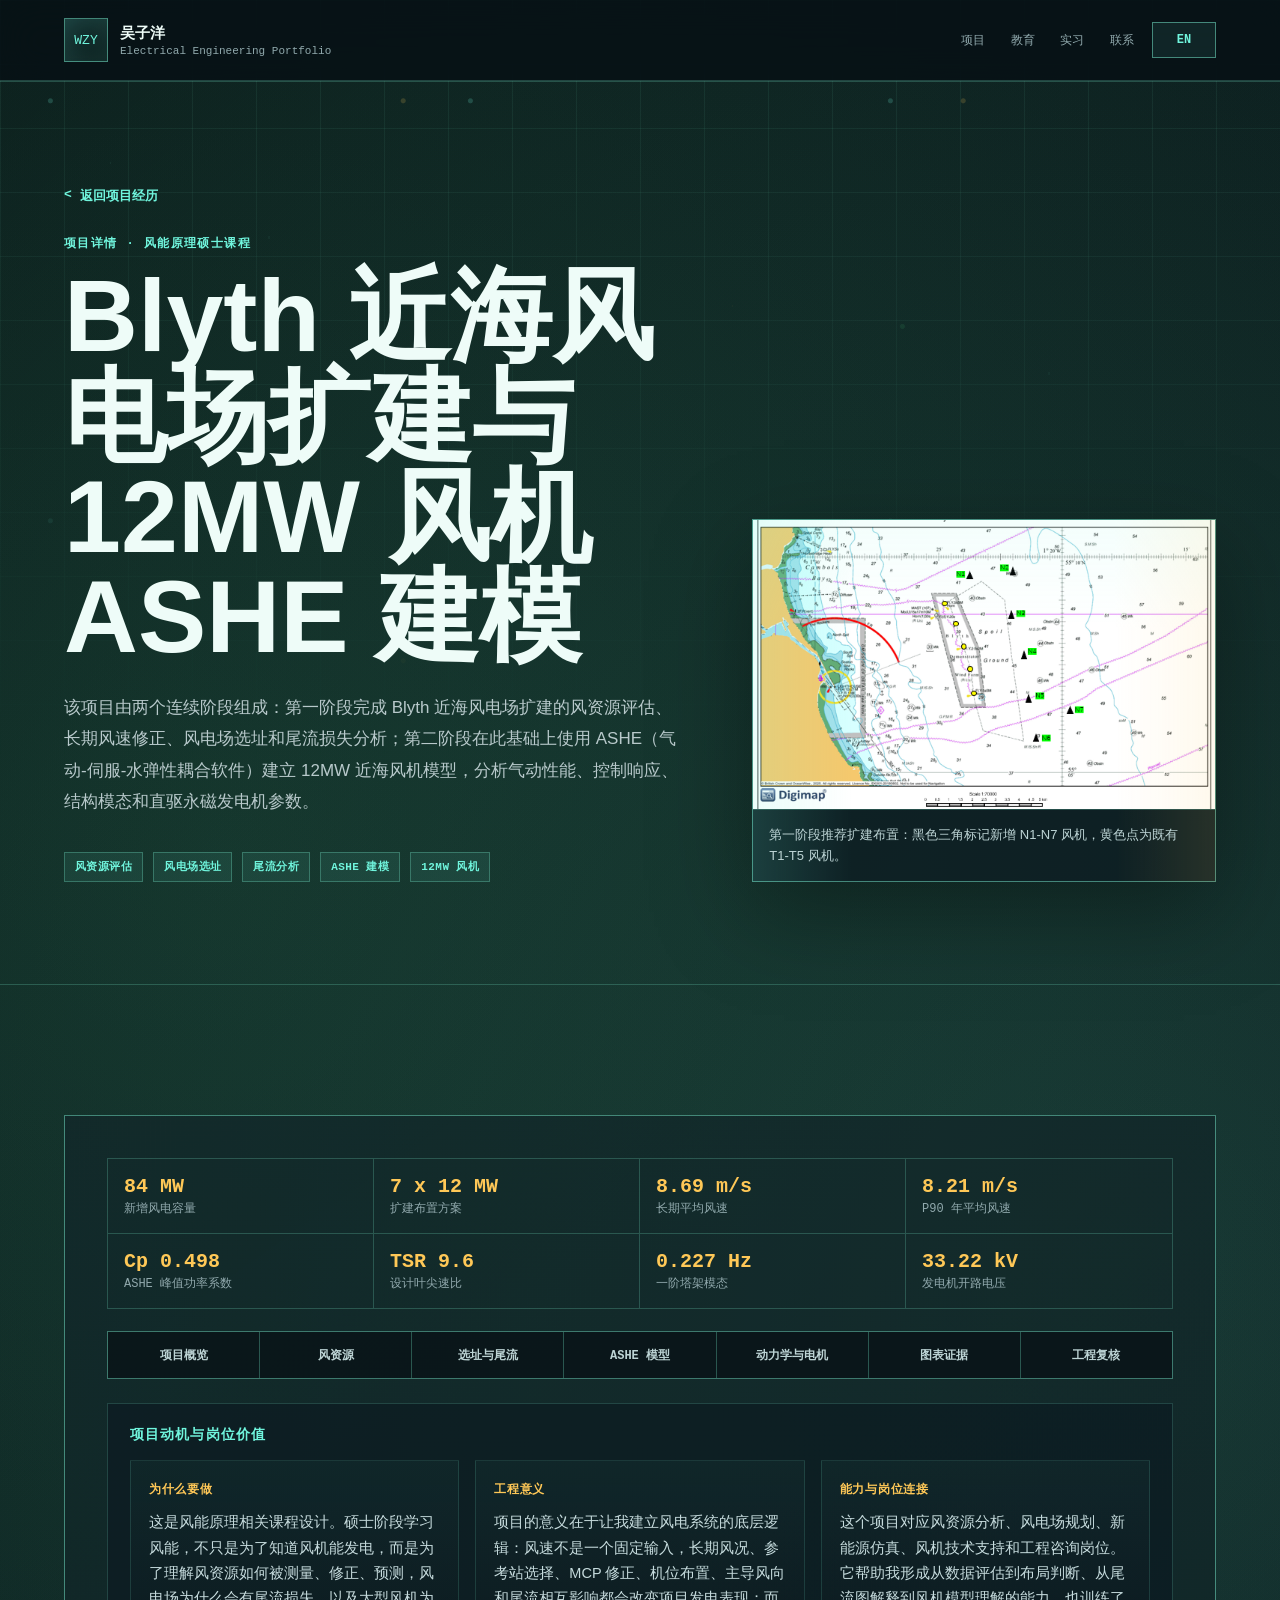
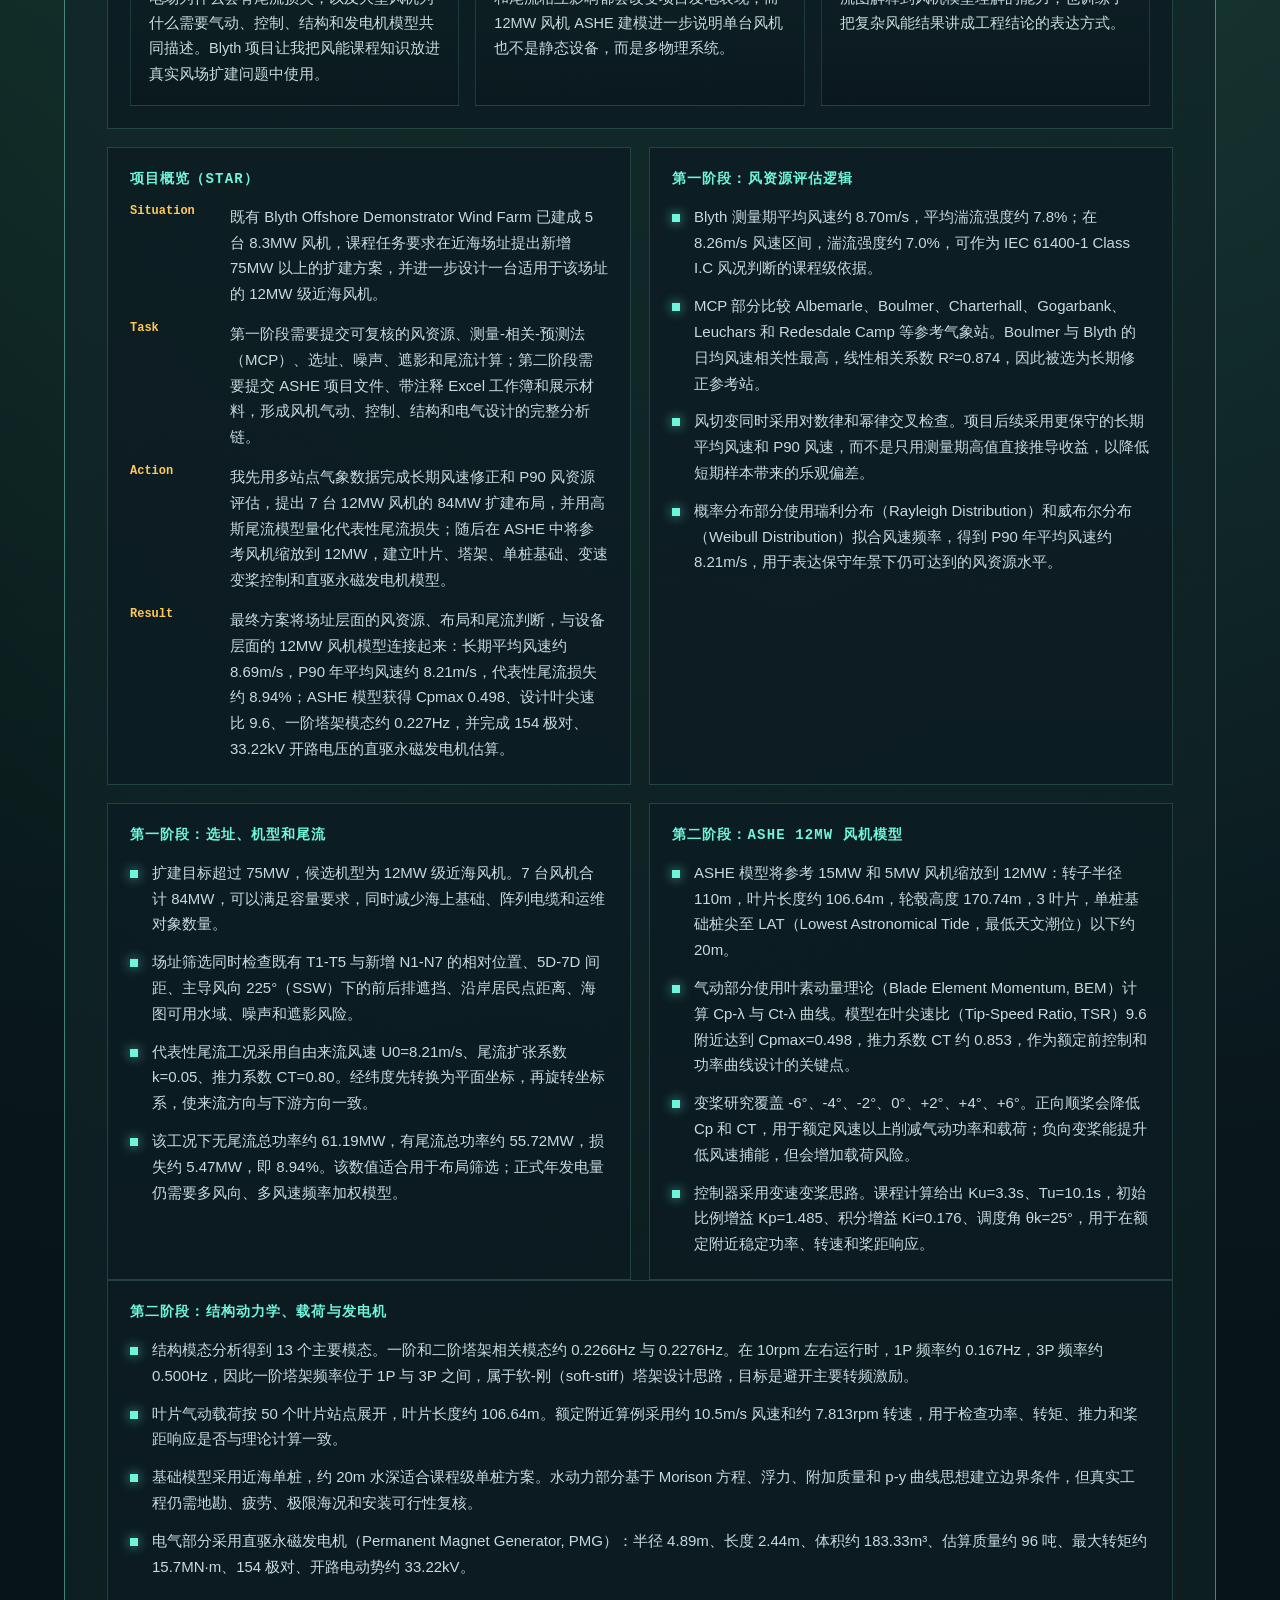
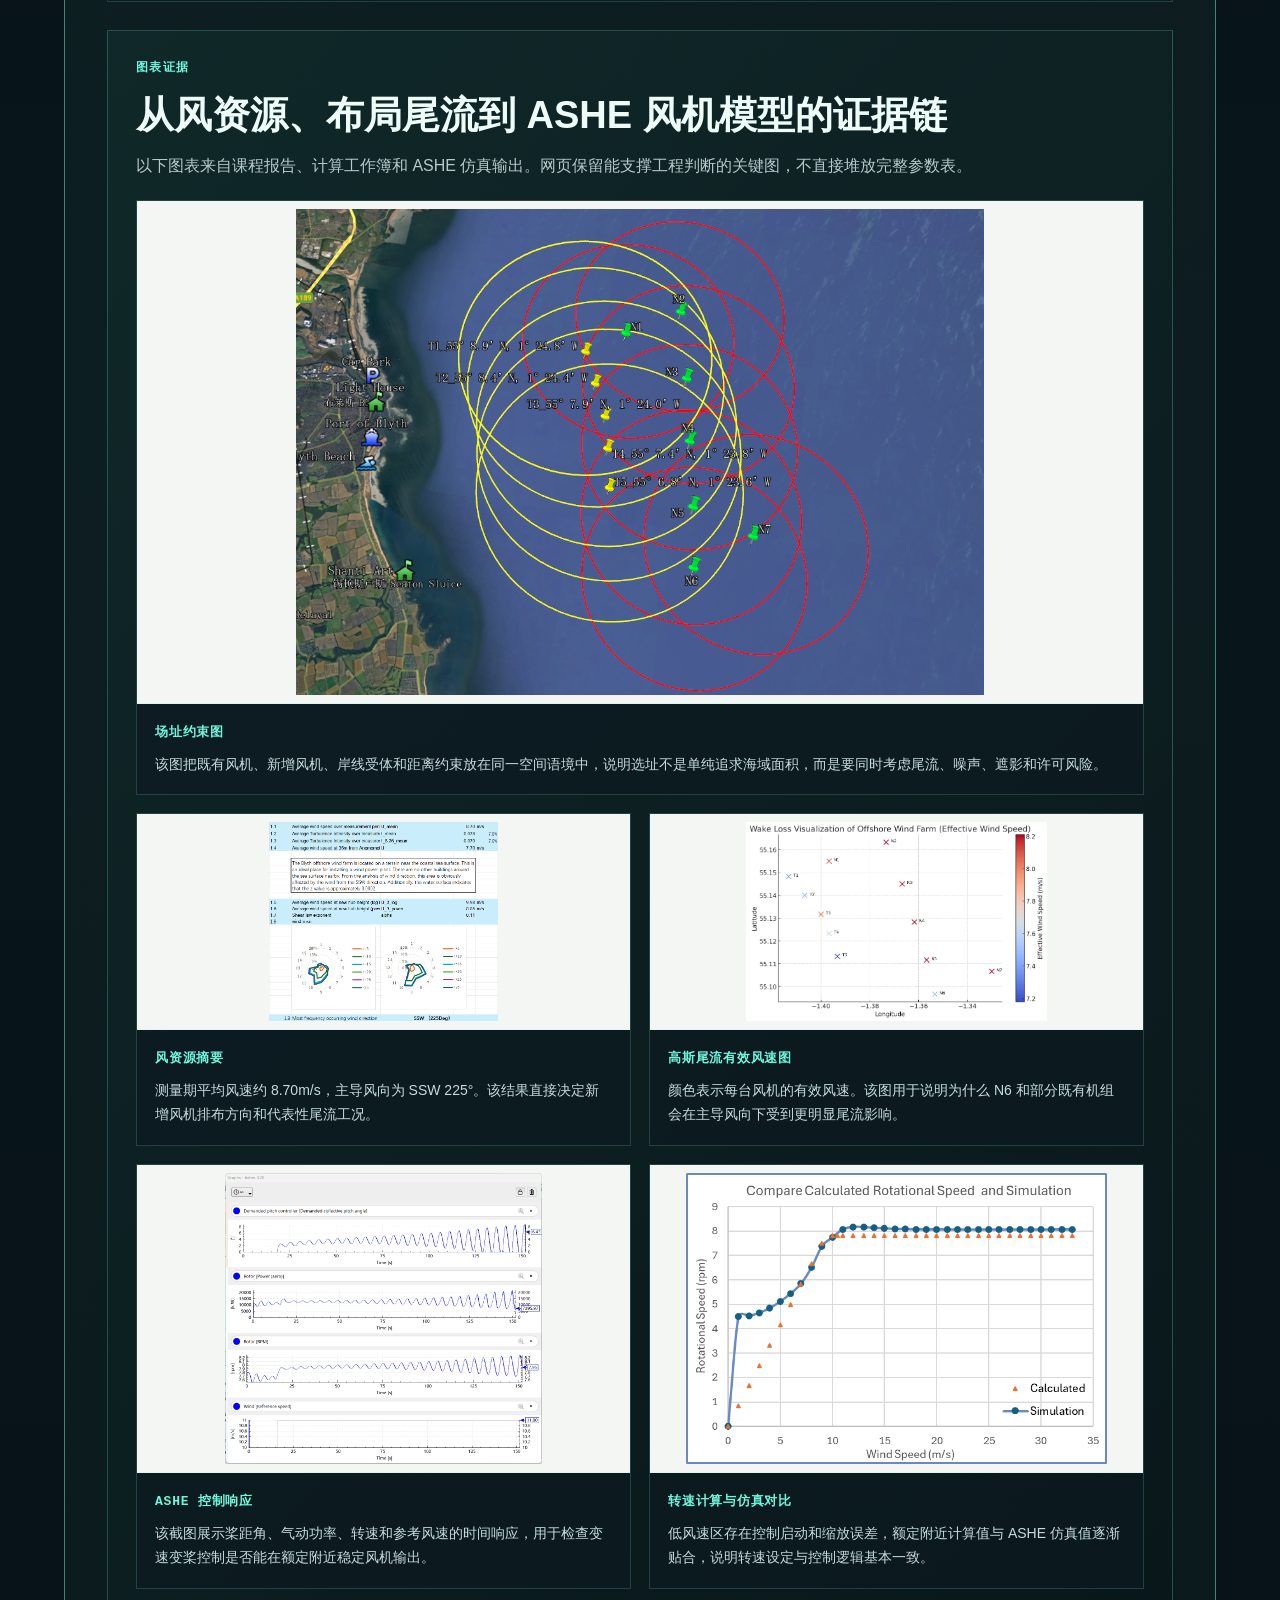
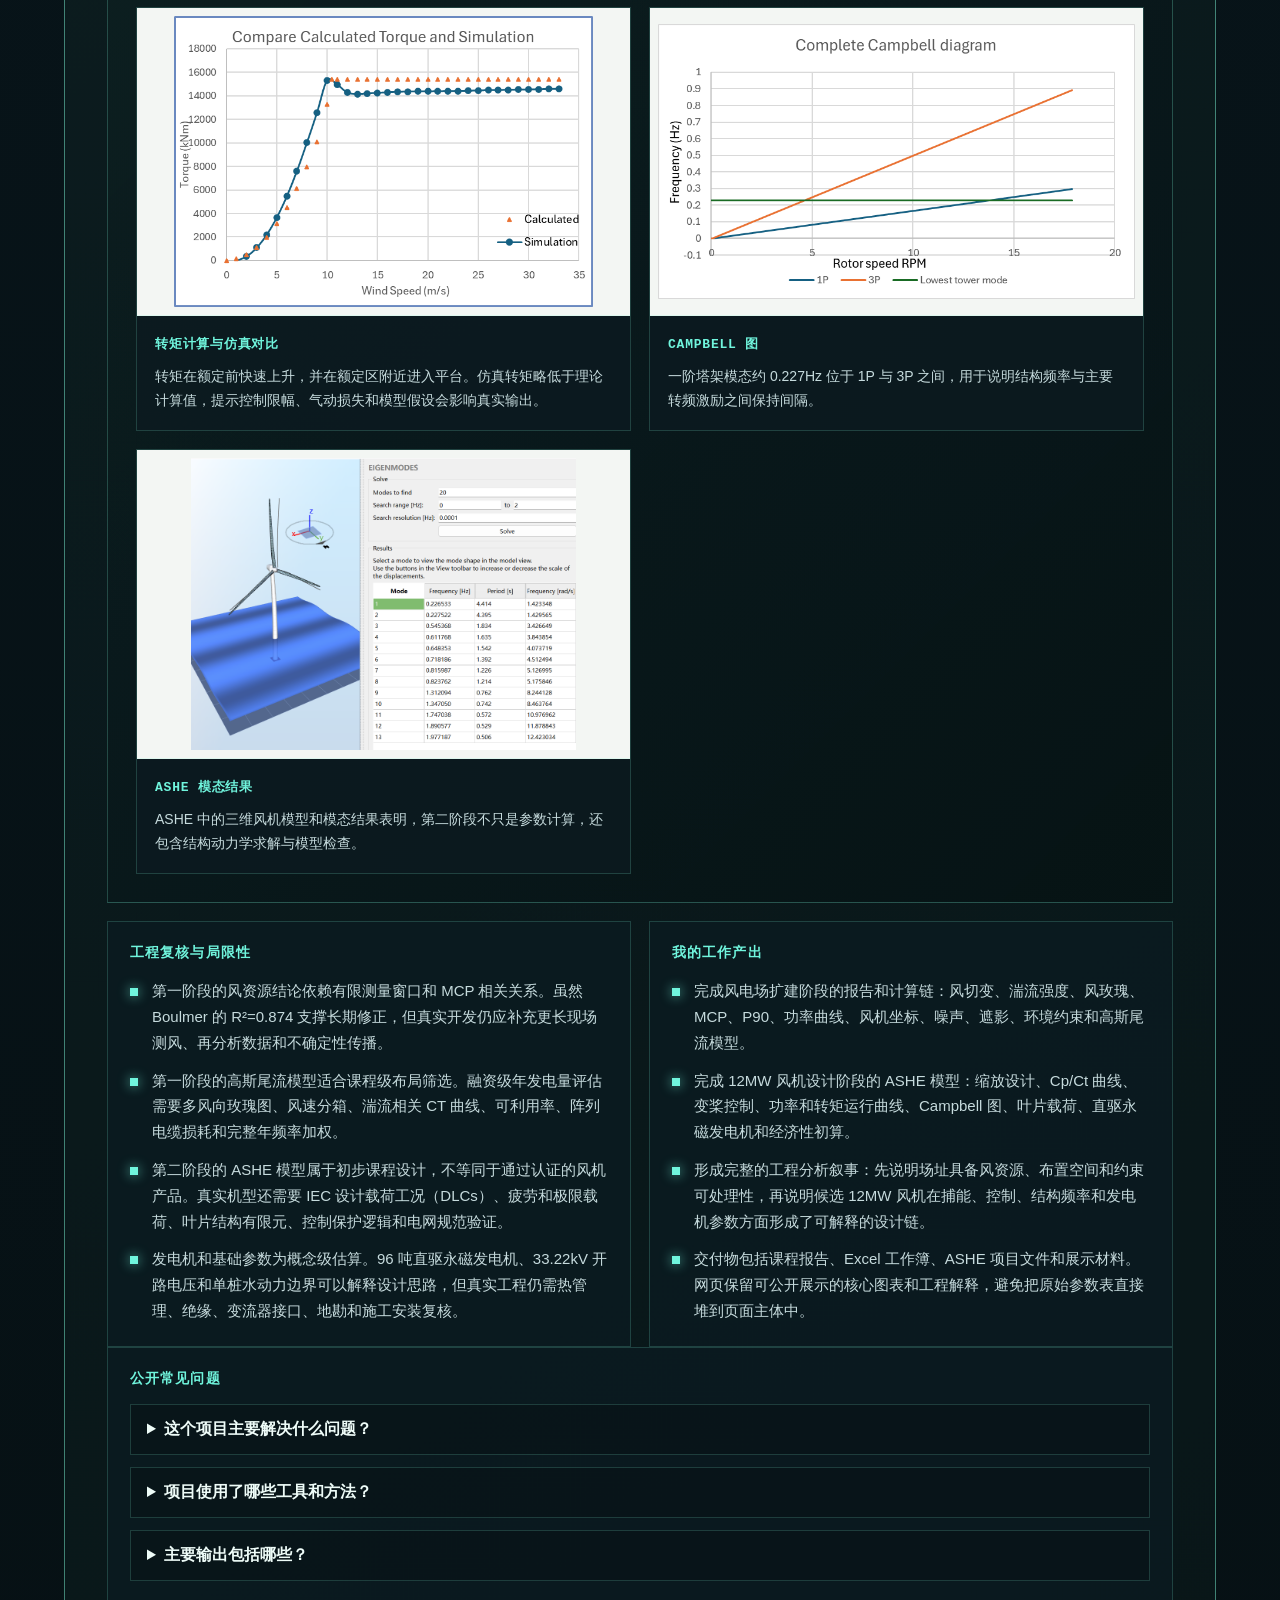
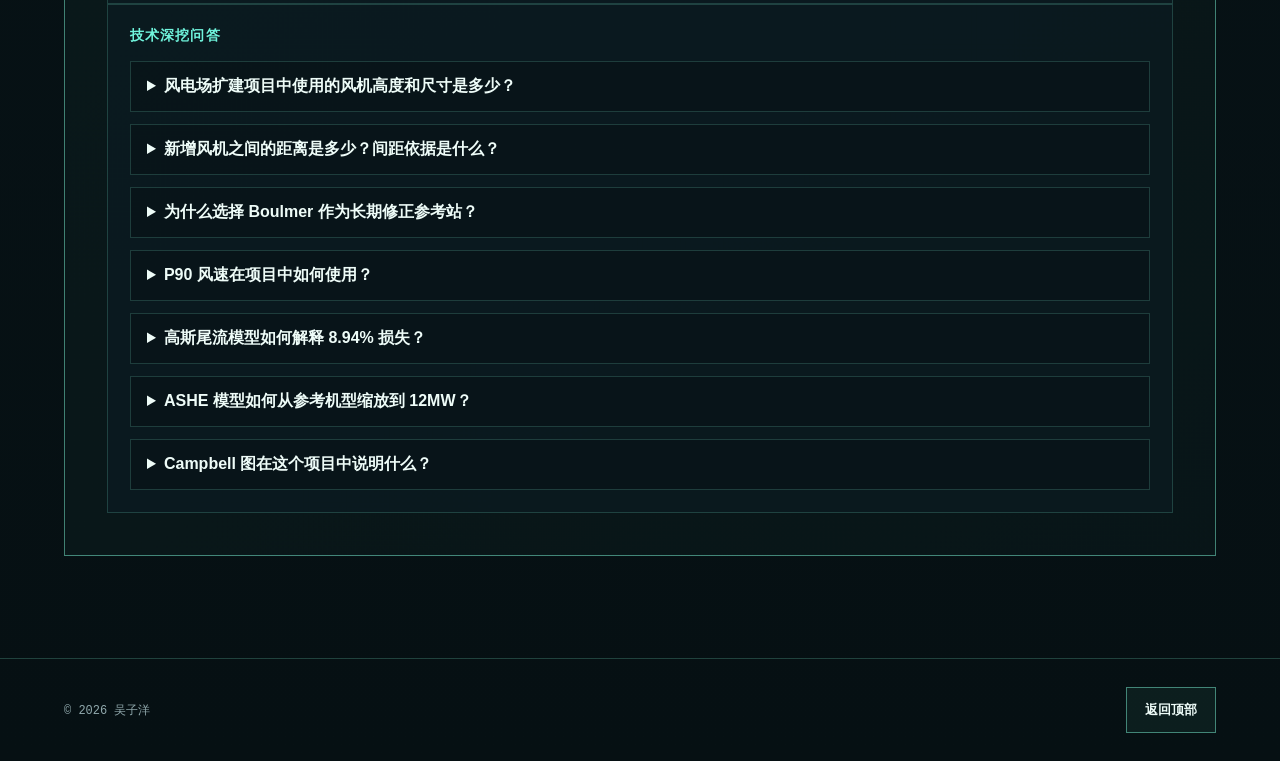
==== commit 61727dae: "Add interview data for PV BESS and wind projects" ====
--- a/projects/blyth-offshore-wind-farm-extension.html
+++ b/projects/blyth-offshore-wind-farm-extension.html
@@ -349,6 +349,22 @@
             <h4><span class="lang lang-zh">技术深挖问答</span><span class="lang lang-en">Technical Deep Dive FAQ</span></h4>
             <div class="qa-grid">
               <details>
+                <summary><span class="lang lang-zh">风电场扩建项目中使用的风机高度和尺寸是多少？</span><span class="lang lang-en">What turbine height and dimensions were used in the wind-farm extension project?</span></summary>
+                <p>
+                  <span class="lang lang-zh">项目中需要区分两个阶段。第一阶段风电场选址和发电量计算使用 GE Haliade-X 级别的 12MW 机型参数：转子直径 220m、轮毂高度 138m、叶尖高度 248m，用于机位布置、遮影距离和能量计算。第二阶段 ASHE 风机设计则建立自定义 12MW 模型：转子半径 110m、叶片长度约 106.64m、轮毂高度 170.74m、3 叶片、单桩基础，额定风速约 10.5m/s，设计叶尖速比 9.6。</span>
+                  <span class="lang lang-en">The project uses two related but distinct turbine definitions. Stage 1 siting and energy calculation used GE Haliade-X class 12MW parameters: 220m rotor diameter, 138m hub height and 248m tip height for layout, shadow-flicker and energy calculations. Stage 2 built a bespoke 12MW ASHE model with 110m rotor radius, about 106.64m blade length, 170.74m hub height, three blades and a monopile foundation, with rated wind speed around 10.5m/s and design TSR 9.6.</span>
+                </p>
+              </details>
+
+              <details>
+                <summary><span class="lang lang-zh">新增风机之间的距离是多少？间距依据是什么？</span><span class="lang lang-en">What turbine spacing was used, and what was the basis for it?</span></summary>
+                <p>
+                  <span class="lang lang-zh">课程报告采用以转子直径 D 为单位的机位间距检查。新增机组转子直径约 220m，因此 5D 约为 1100m，7D 约为 1540m，10D 约为 2200m。报告中采用“主导风向至少 5D、横风向至少 3D”的布置原则，并在展示材料中检查了 5D 和 7D 间距。根据 N1-N7 坐标换算，新增机组最近距离约为 1682m，即约 7.64D；相邻机位距离大致在 1682-2078m 之间，约 7.64D-9.44D。住宅遮影距离按 10D 约 2200m 进行约束检查。</span>
+                  <span class="lang lang-en">The coursework checked turbine spacing using rotor diameter D. With a new-turbine rotor diameter of about 220m, 5D is about 1100m, 7D about 1540m and 10D about 2200m. The report used at least 5D in the prevailing wind direction and at least 3D cross-wind, while the presentation also checked 5D and 7D spacing. Based on the N1-N7 coordinates, the closest new-turbine separation is about 1682m, or 7.64D; adjacent spacing is roughly 1682-2078m, or 7.64D-9.44D. A 10D, about 2200m, buffer was used for residential shadow-flicker checks.</span>
+                </p>
+              </details>
+
+              <details>
                 <summary><span class="lang lang-zh">为什么选择 Boulmer 作为长期修正参考站？</span><span class="lang lang-en">Why was Boulmer selected as the MCP reference station?</span></summary>
                 <p>
                   <span class="lang lang-zh">MCP 步骤比较了 Albemarle、Boulmer、Charterhall、Gogarbank、Leuchars 和 Redesdale Camp 等气象站与 Blyth 场址的日均风速相关性。Boulmer 与 Blyth 的相关关系最好，线性相关系数 R²=0.874，因此被用于长期风速修正。这个选择使后续长期平均风速和 P90 风速不是只依赖短期现场测量，而是结合了更长时间尺度的气象参考数据。</span>
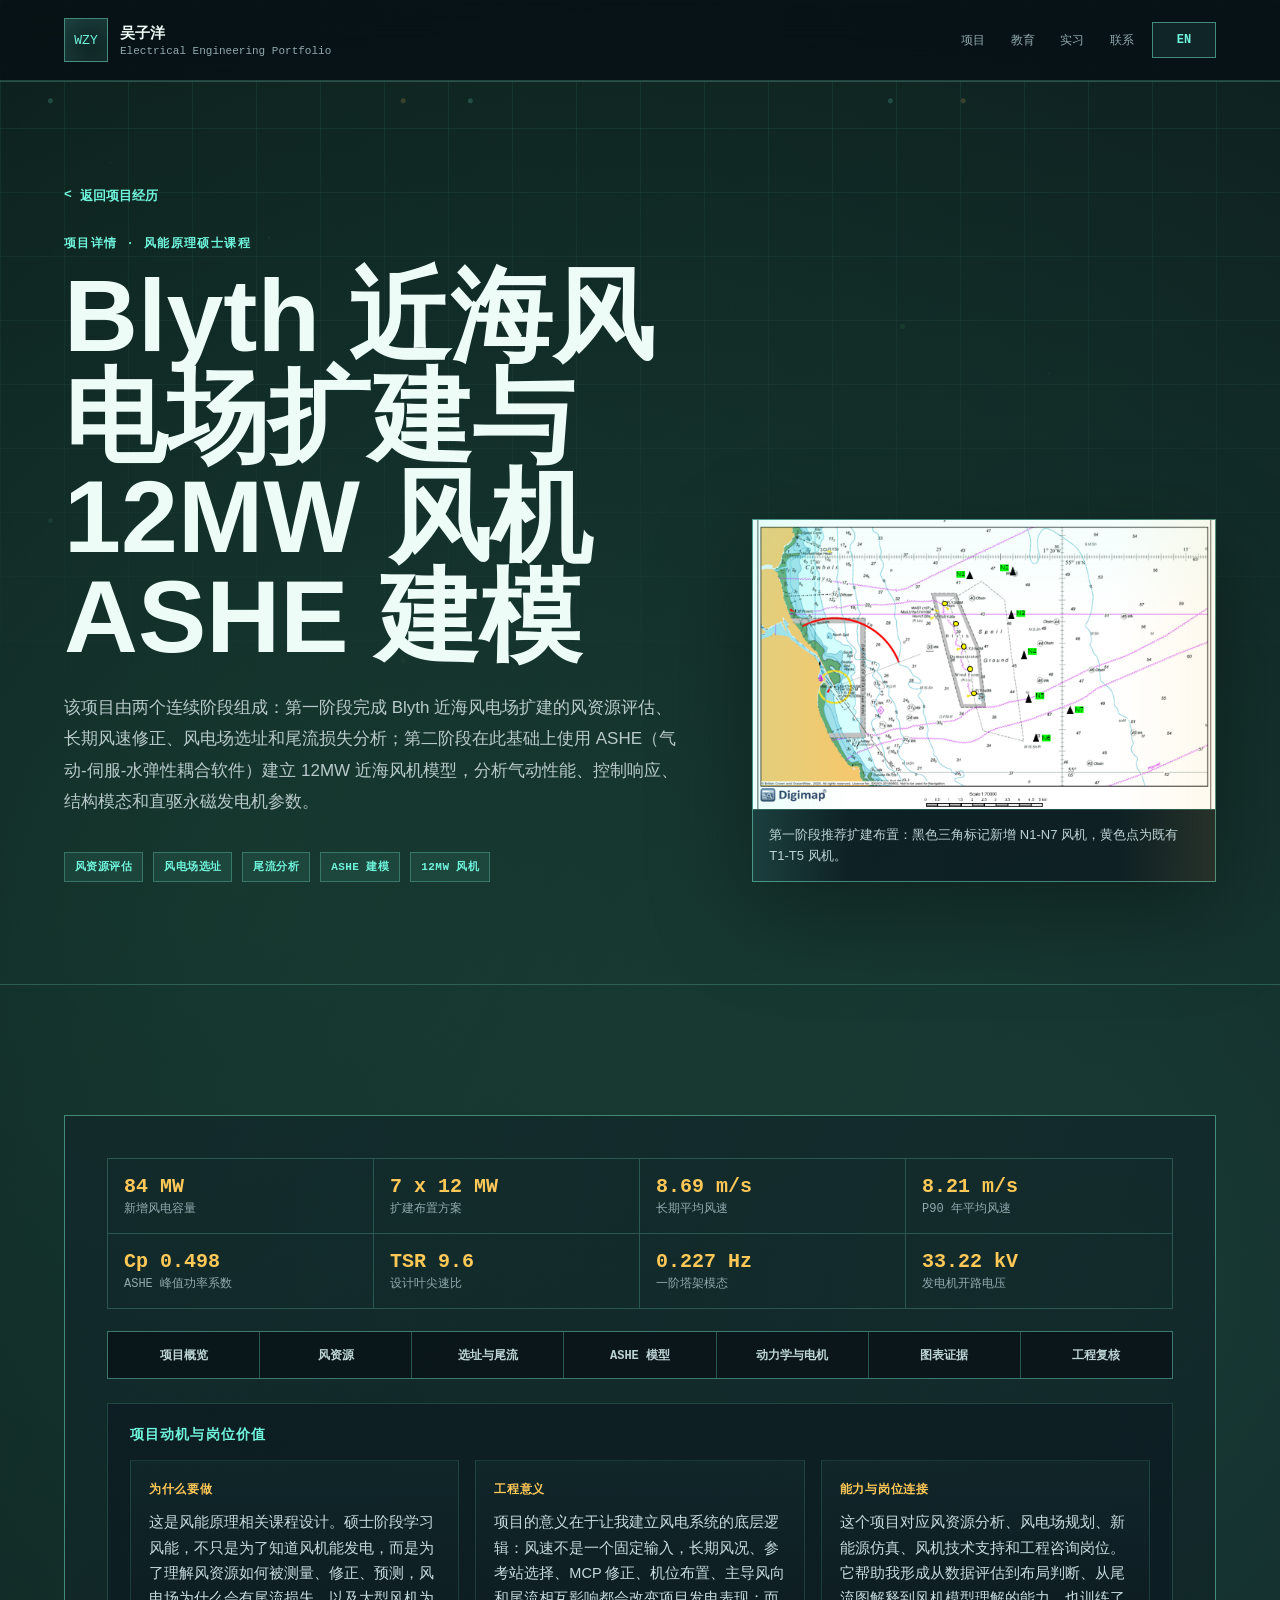
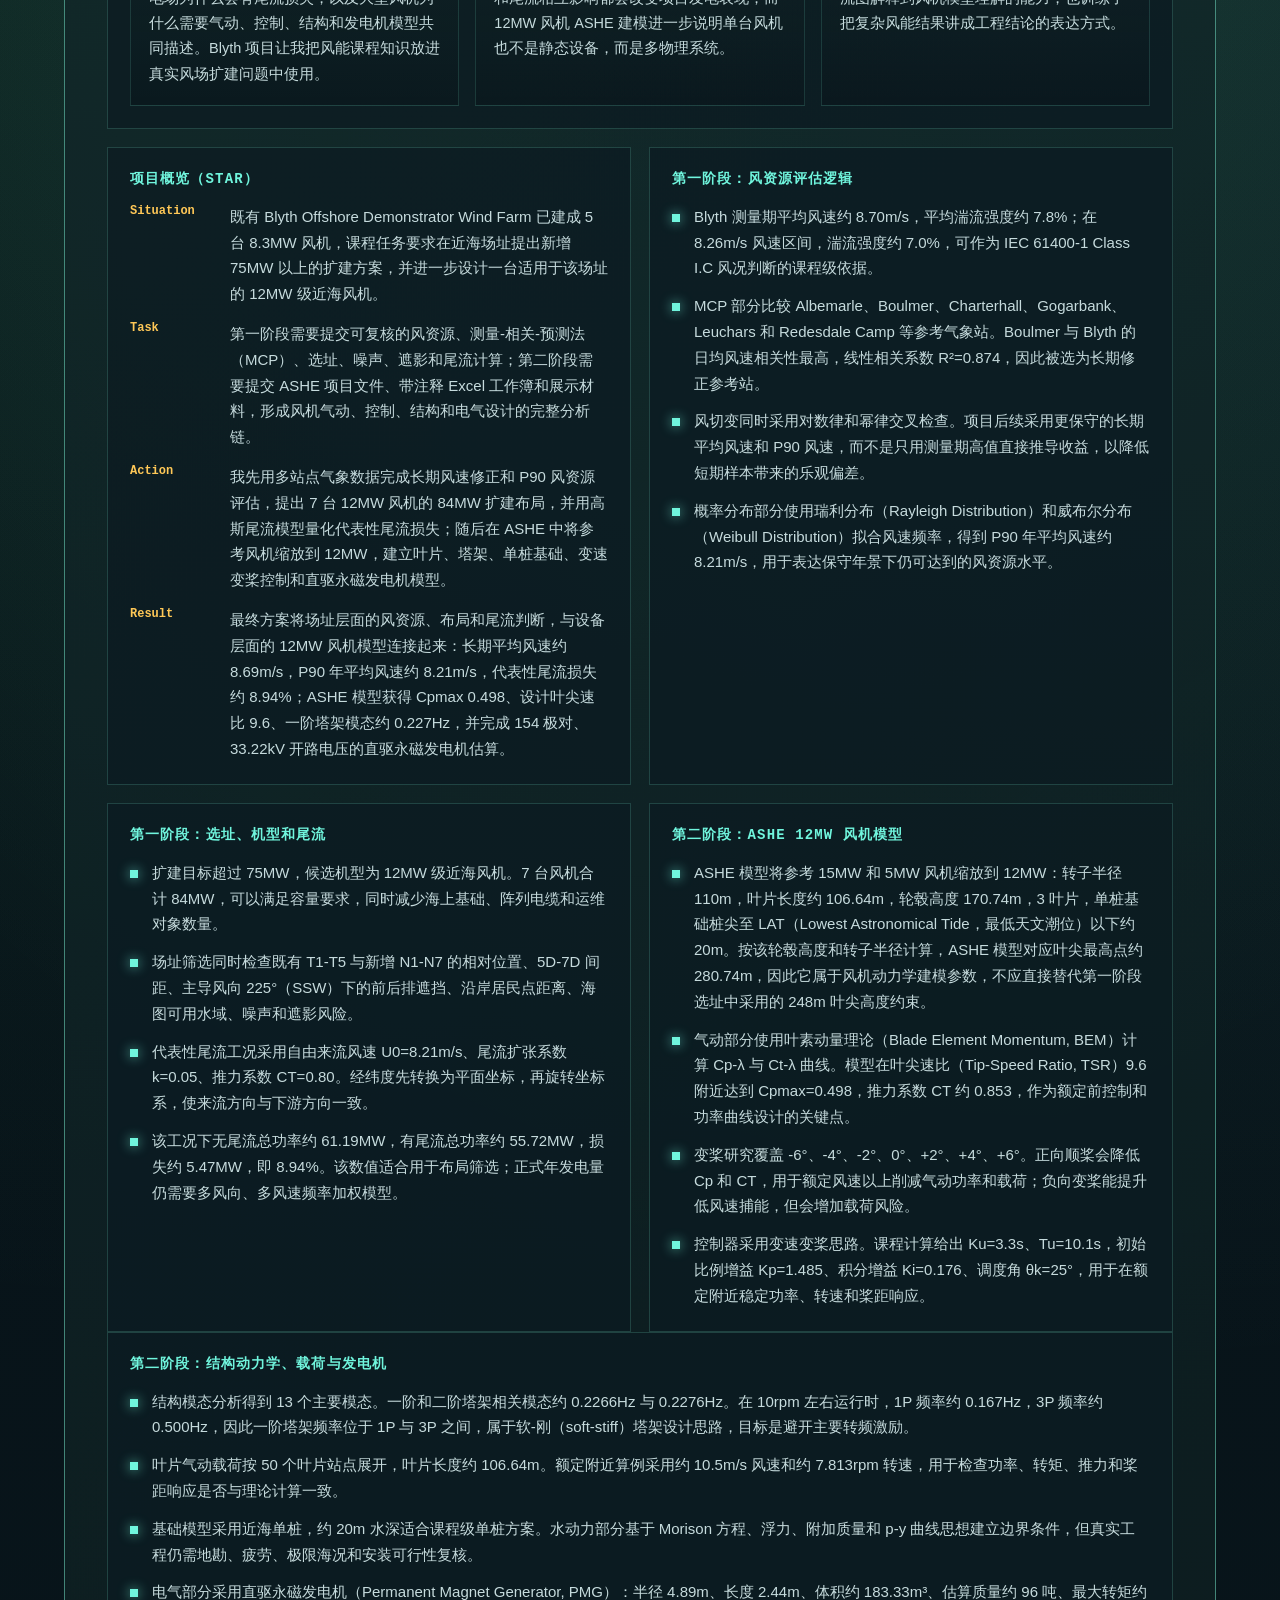
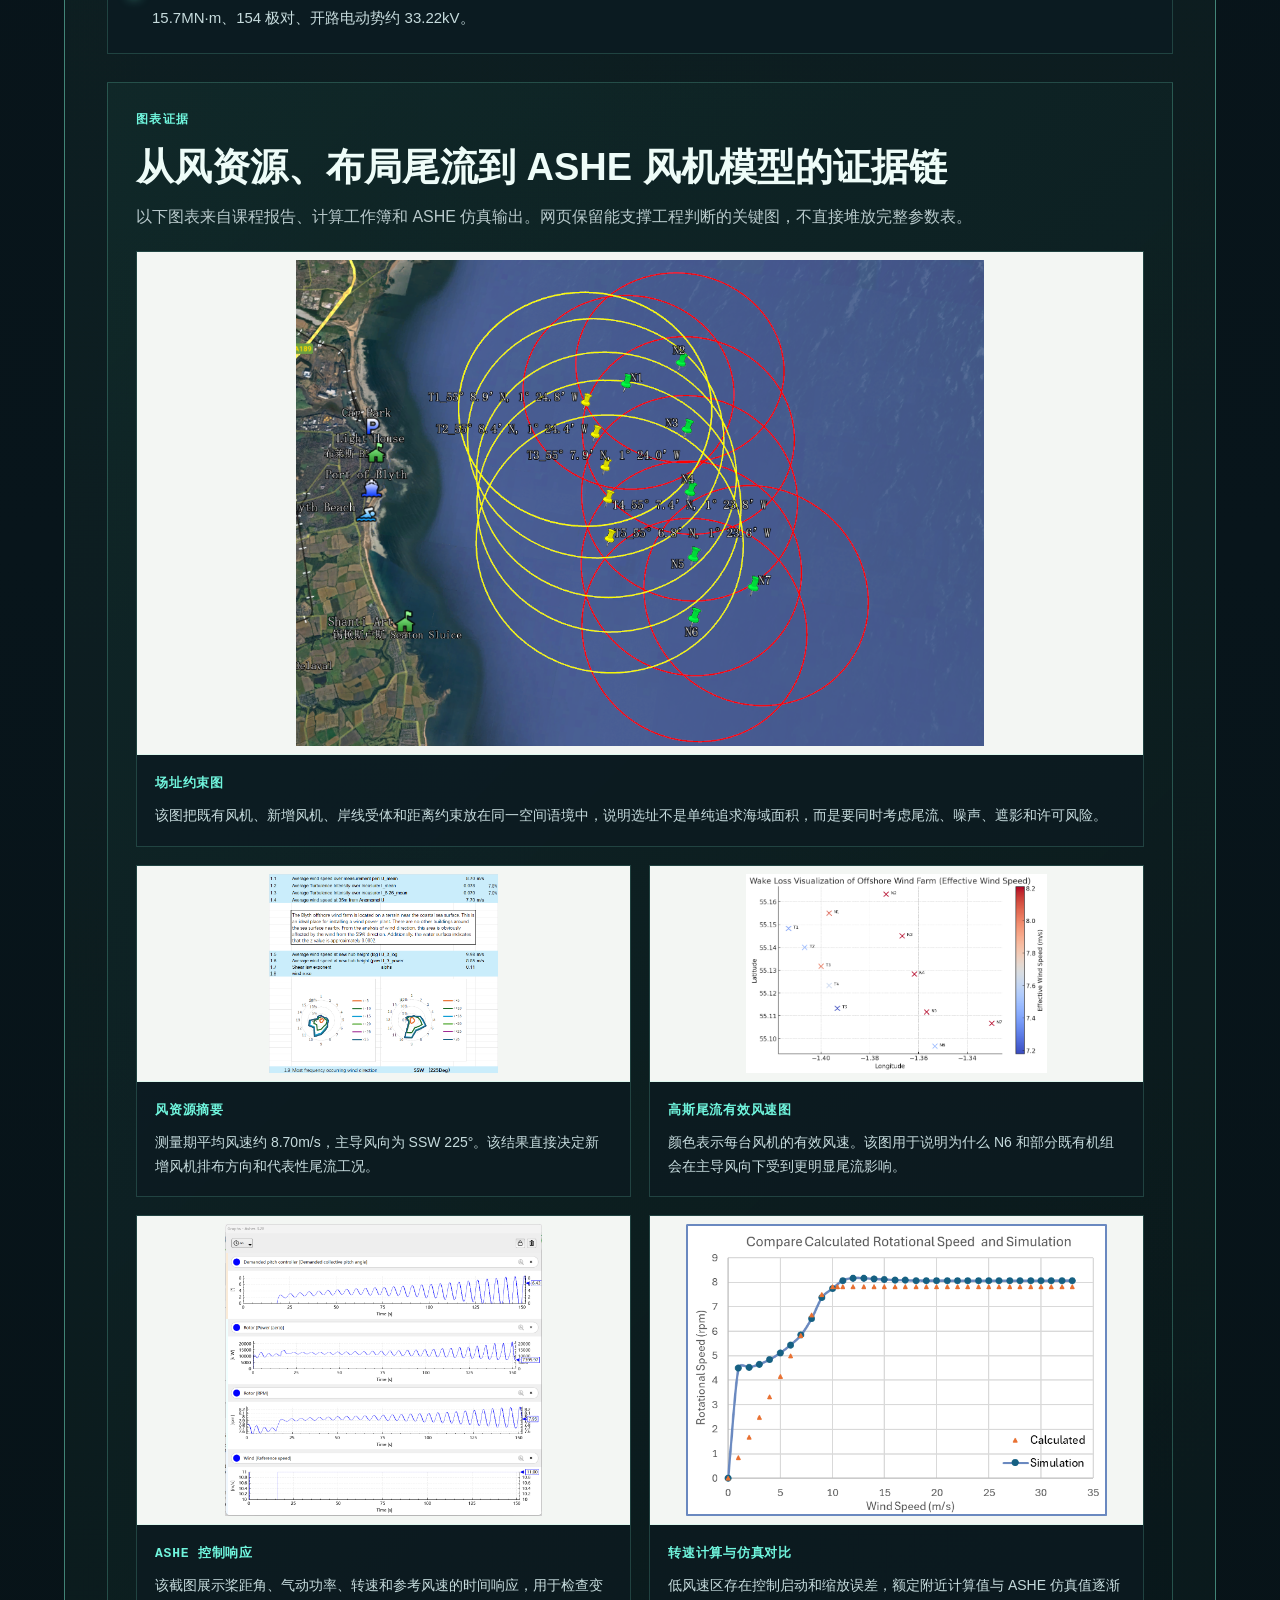
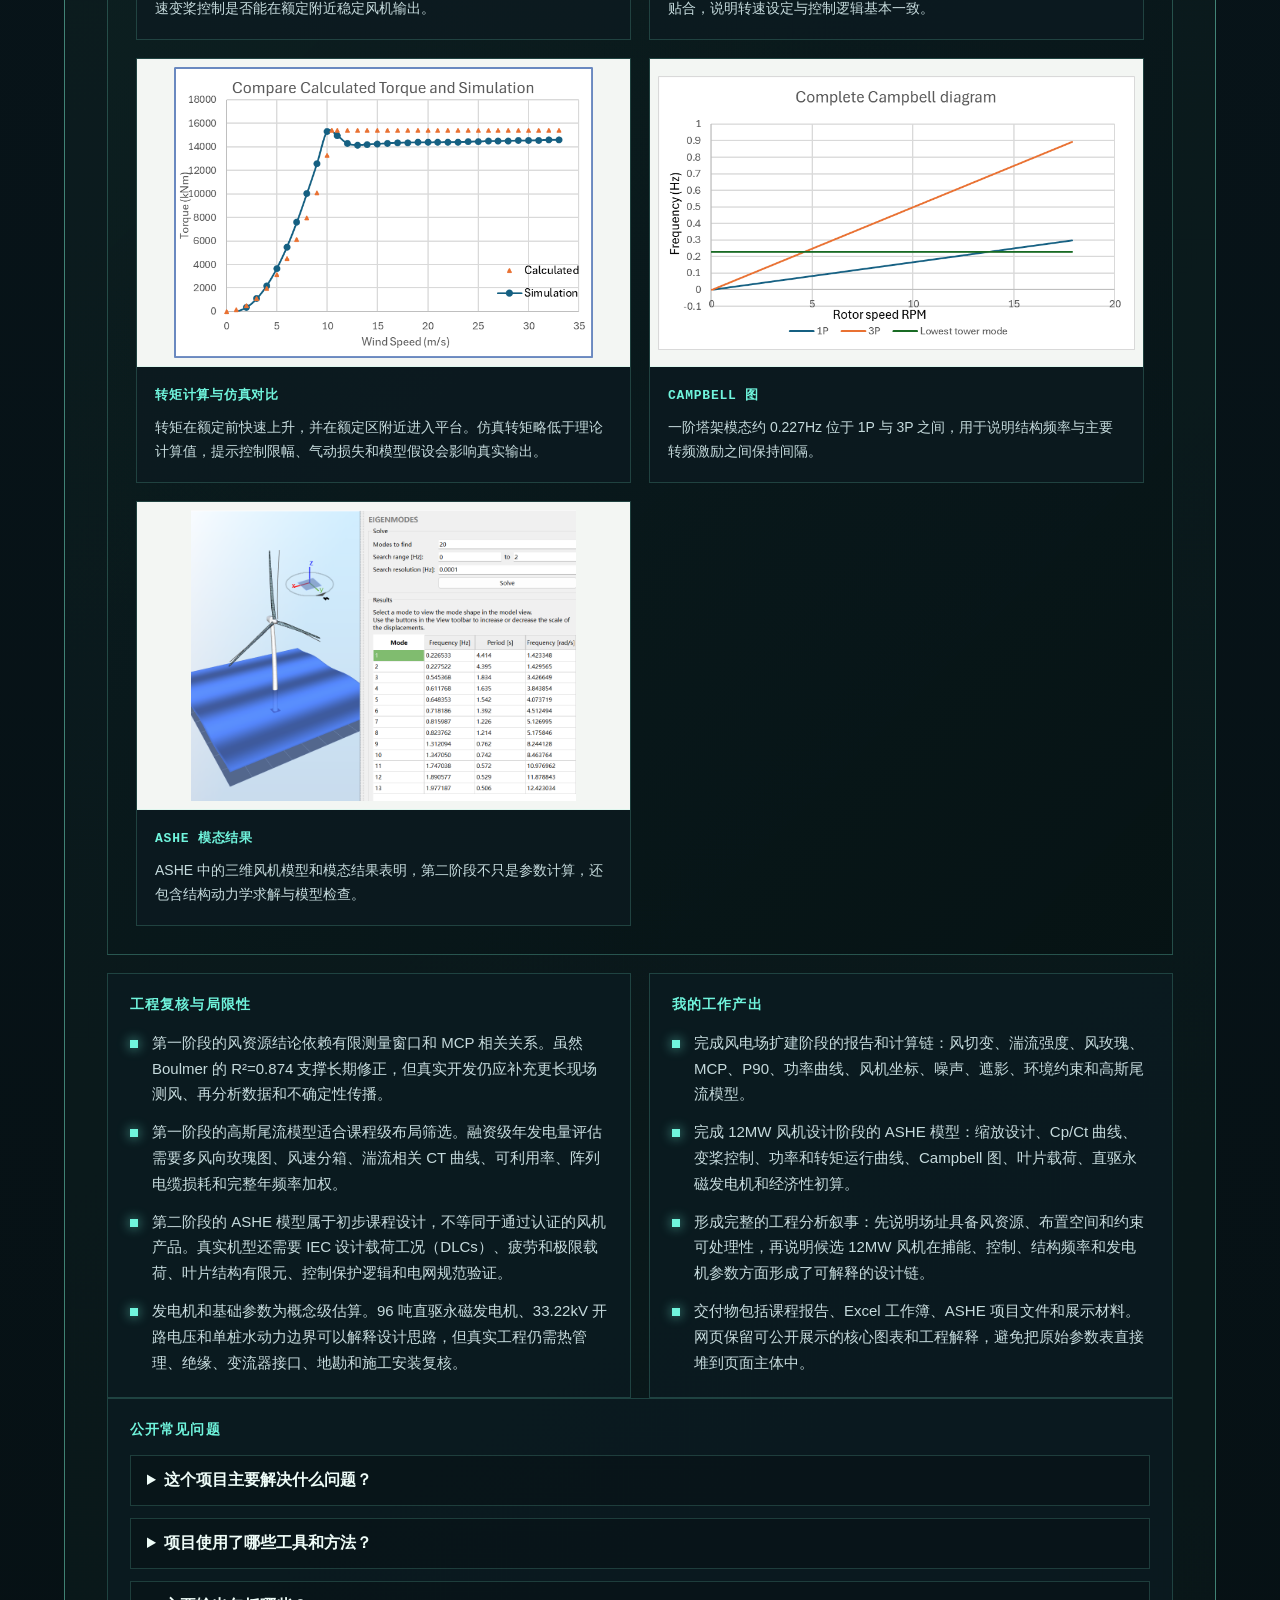
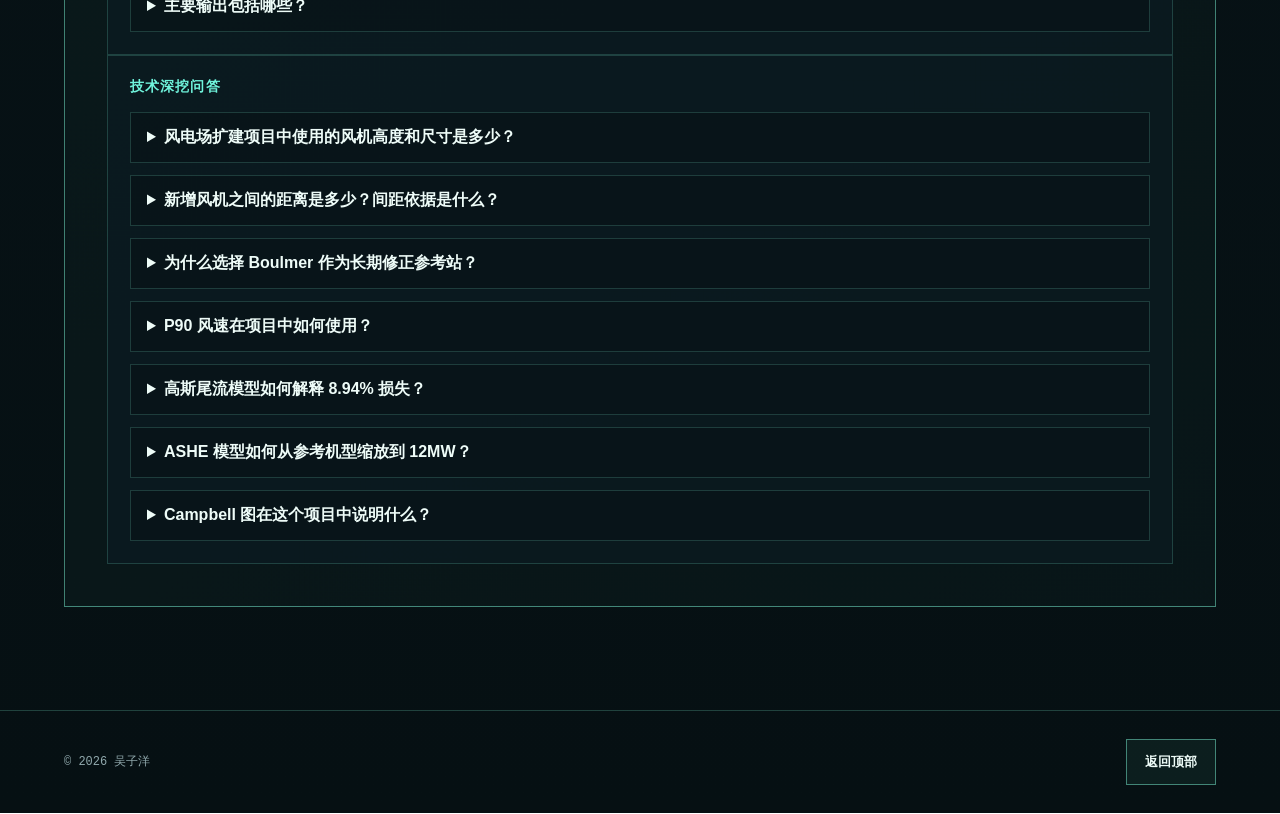
==== commit 9aab636f: "Clarify wind turbine height modelling assumptions" ====
--- a/projects/blyth-offshore-wind-farm-extension.html
+++ b/projects/blyth-offshore-wind-farm-extension.html
@@ -190,7 +190,7 @@
             <section class="case-panel section-anchor" id="section-ashe">
               <h4><span class="lang lang-zh">第二阶段：ASHE 12MW 风机模型</span><span class="lang lang-en">Stage 2: ASHE 12MW Turbine Model</span></h4>
               <ul class="detail-list">
-                <li><span class="lang lang-zh">ASHE 模型将参考 15MW 和 5MW 风机缩放到 12MW：转子半径 110m，叶片长度约 106.64m，轮毂高度 170.74m，3 叶片，单桩基础桩尖至 LAT（Lowest Astronomical Tide，最低天文潮位）以下约 20m。</span><span class="lang lang-en">The ASHE model scaled reference 15MW and 5MW turbines to 12MW: rotor radius 110m, blade length about 106.64m, hub height 170.74m, three blades, and a monopile foundation with pile tip about 20m below LAT.</span></li>
+                <li><span class="lang lang-zh">ASHE 模型将参考 15MW 和 5MW 风机缩放到 12MW：转子半径 110m，叶片长度约 106.64m，轮毂高度 170.74m，3 叶片，单桩基础桩尖至 LAT（Lowest Astronomical Tide，最低天文潮位）以下约 20m。按该轮毂高度和转子半径计算，ASHE 模型对应叶尖最高点约 280.74m，因此它属于风机动力学建模参数，不应直接替代第一阶段选址中采用的 248m 叶尖高度约束。</span><span class="lang lang-en">The ASHE model scaled reference 15MW and 5MW turbines to 12MW: rotor radius 110m, blade length about 106.64m, hub height 170.74m, three blades, and a monopile foundation with pile tip about 20m below LAT. With this hub height and rotor radius, the ASHE model implies a maximum blade-tip height of about 280.74m, so it should be treated as a turbine-dynamics modelling parameter rather than a direct replacement for the 248m tip-height constraint used in Stage 1 siting.</span></li>
                 <li><span class="lang lang-zh">气动部分使用叶素动量理论（Blade Element Momentum, BEM）计算 Cp-λ 与 Ct-λ 曲线。模型在叶尖速比（Tip-Speed Ratio, TSR）9.6 附近达到 Cpmax=0.498，推力系数 CT 约 0.853，作为额定前控制和功率曲线设计的关键点。</span><span class="lang lang-en">The aerodynamic section used Blade Element Momentum theory to calculate Cp-lambda and Ct-lambda curves. The model reached Cpmax=0.498 around TSR 9.6, with CT about 0.853, forming the key design point for below-rated control and power-curve definition.</span></li>
                 <li><span class="lang lang-zh">变桨研究覆盖 -6°、-4°、-2°、0°、+2°、+4°、+6°。正向顺桨会降低 Cp 和 CT，用于额定风速以上削减气动功率和载荷；负向变桨能提升低风速捕能，但会增加载荷风险。</span><span class="lang lang-en">The pitch study covered -6, -4, -2, 0, +2, +4 and +6 degrees. Positive feathering reduces Cp and CT for above-rated power and load shedding; negative pitch can improve low-speed capture but increases load risk.</span></li>
                 <li><span class="lang lang-zh">控制器采用变速变桨思路。课程计算给出 Ku=3.3s、Tu=10.1s，初始比例增益 Kp=1.485、积分增益 Ki=0.176、调度角 θk=25°，用于在额定附近稳定功率、转速和桨距响应。</span><span class="lang lang-en">The controller followed a variable-speed pitch-control logic. Coursework tuning gave Ku=3.3s, Tu=10.1s, initial proportional gain Kp=1.485, integral gain Ki=0.176 and scheduling angle theta_k=25 degrees to regulate power, speed and pitch around rated operation.</span></li>
@@ -351,8 +351,8 @@
               <details>
                 <summary><span class="lang lang-zh">风电场扩建项目中使用的风机高度和尺寸是多少？</span><span class="lang lang-en">What turbine height and dimensions were used in the wind-farm extension project?</span></summary>
                 <p>
-                  <span class="lang lang-zh">项目中需要区分两个阶段。第一阶段风电场选址和发电量计算使用 GE Haliade-X 级别的 12MW 机型参数：转子直径 220m、轮毂高度 138m、叶尖高度 248m，用于机位布置、遮影距离和能量计算。第二阶段 ASHE 风机设计则建立自定义 12MW 模型：转子半径 110m、叶片长度约 106.64m、轮毂高度 170.74m、3 叶片、单桩基础，额定风速约 10.5m/s，设计叶尖速比 9.6。</span>
-                  <span class="lang lang-en">The project uses two related but distinct turbine definitions. Stage 1 siting and energy calculation used GE Haliade-X class 12MW parameters: 220m rotor diameter, 138m hub height and 248m tip height for layout, shadow-flicker and energy calculations. Stage 2 built a bespoke 12MW ASHE model with 110m rotor radius, about 106.64m blade length, 170.74m hub height, three blades and a monopile foundation, with rated wind speed around 10.5m/s and design TSR 9.6.</span>
+                  <span class="lang lang-zh">项目中需要区分两个阶段。第一阶段风电场选址和发电量计算使用 GE Haliade-X 级别的 12MW 机型参数：转子直径 220m、轮毂高度 138m、叶尖高度 248m，用于机位布置、遮影距离和能量计算。第二阶段 ASHE 风机设计则建立自定义 12MW 模型：转子半径 110m、叶片长度约 106.64m、轮毂高度 170.74m、3 叶片、单桩基础，额定风速约 10.5m/s，设计叶尖速比 9.6。按几何关系计算，第二阶段模型的叶尖最高点约为 170.74m + 110m = 280.74m；因此 248m 与 280.74m 属于不同建模口径，不能混用于同一个选址约束。</span>
+                  <span class="lang lang-en">The project uses two related but distinct turbine definitions. Stage 1 siting and energy calculation used GE Haliade-X class 12MW parameters: 220m rotor diameter, 138m hub height and 248m tip height for layout, shadow-flicker and energy calculations. Stage 2 built a bespoke 12MW ASHE model with 110m rotor radius, about 106.64m blade length, 170.74m hub height, three blades and a monopile foundation, with rated wind speed around 10.5m/s and design TSR 9.6. Geometrically, the Stage 2 model implies a blade-tip height of about 170.74m + 110m = 280.74m; therefore 248m and 280.74m belong to different modelling contexts and should not be mixed within one siting constraint.</span>
                 </p>
               </details>
 
